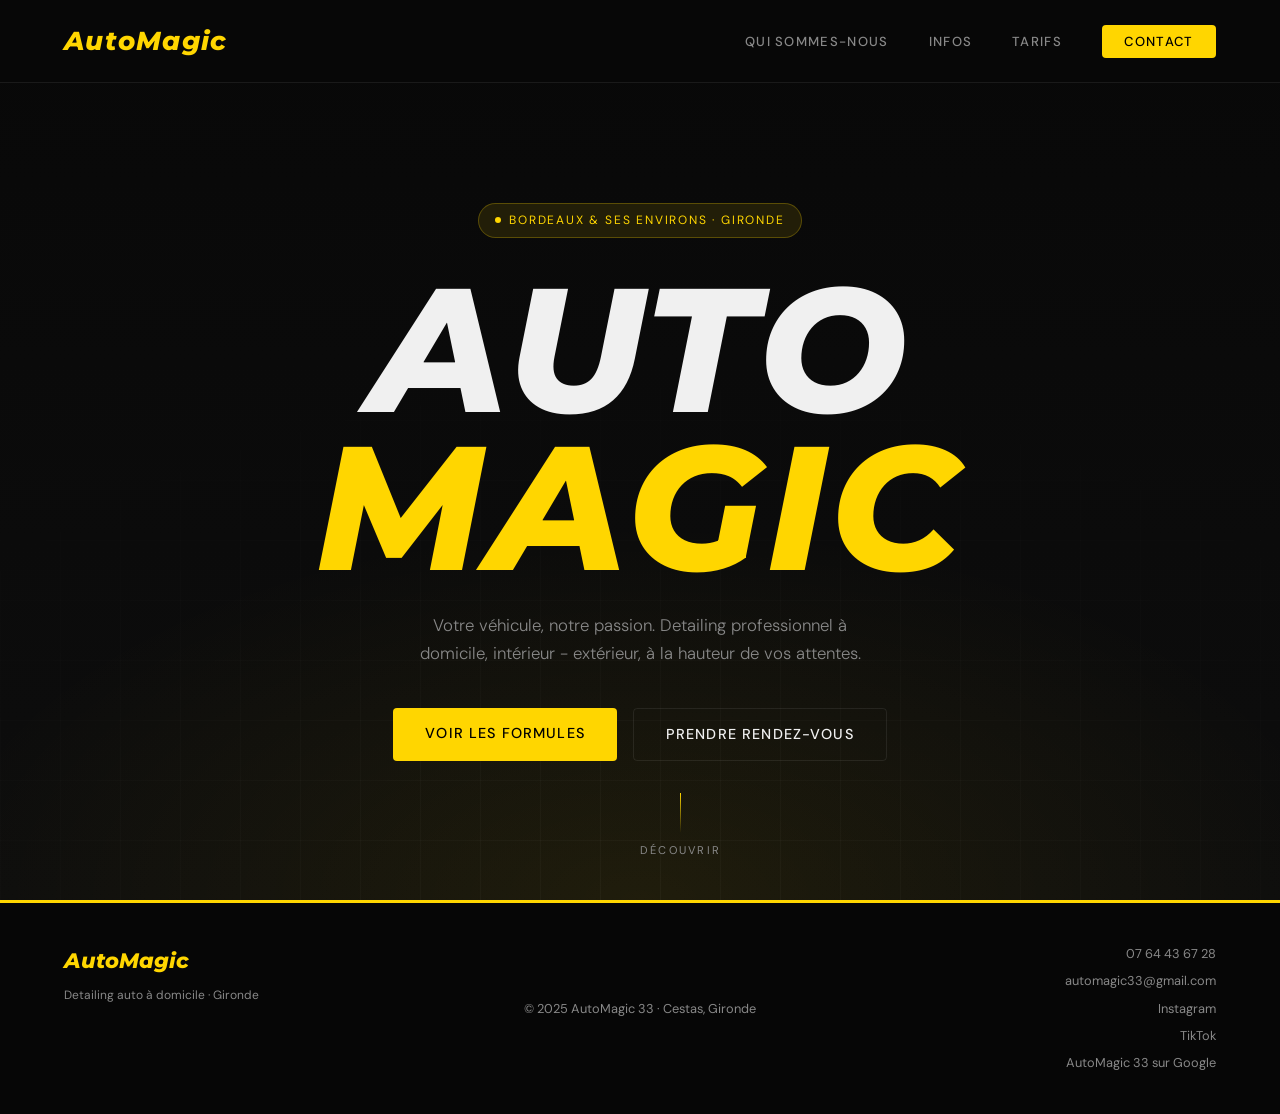
==== index.html @ b245e5fd "Rename automagic33.html to index.html" ====
<!DOCTYPE html>
<html lang="fr">
<head>
  <meta charset="UTF-8" />
  <meta name="viewport" content="width=device-width, initial-scale=1.0" />
  <title>AutoMagic 33 — Detailing Auto à Domicile</title>
  <link rel="preconnect" href="https://fonts.googleapis.com" />
  <link rel="preconnect" href="https://fonts.gstatic.com" crossorigin />
  <link href="https://fonts.googleapis.com/css2?family=Montserrat:ital,wght@0,400;0,500;0,800;1,800&family=DM+Sans:ital,opsz,wght@0,9..40,300;0,9..40,400;0,9..40,500;1,9..40,300&display=swap" rel="stylesheet" />
  <style>
    *, *::before, *::after { box-sizing: border-box; margin: 0; padding: 0; }

    :root {
      --gold: #FFD600;
      --gold-dim: #c9a800;
      --black: #080808;
      --surface: #111111;
      --surface2: #181818;
      --border: rgba(255,255,255,0.08);
      --text: #f0f0f0;
      --muted: #888;
      --radius: 4px;
    }

    html { scroll-behavior: smooth; }

    body {
      font-family: 'DM Sans', sans-serif;
      background: var(--black);
      color: var(--text);
      font-size: 16px;
      line-height: 1.7;
      overflow-x: hidden;
    }

    /* NAV */
    nav {
      position: fixed;
      top: 0; left: 0; right: 0;
      z-index: 100;
      display: flex;
      align-items: center;
      justify-content: space-between;
      padding: 1.2rem 4rem;
      background: rgba(8,8,8,0.92);
      backdrop-filter: blur(16px);
      border-bottom: 1px solid var(--border);
      transition: padding 0.3s;
    }

    .nav-logo {
      font-family: 'Montserrat', sans-serif;
      font-weight: 800;
      font-style: italic;
      font-size: 1.6rem;
      letter-spacing: 0.05em;
      color: var(--gold);
      text-decoration: none;
    }

    .nav-links {
      display: flex;
      gap: 2.5rem;
      list-style: none;
    }

    .nav-links a {
      color: var(--muted);
      text-decoration: none;
      font-size: 0.82rem;
      letter-spacing: 0.1em;
      text-transform: uppercase;
      font-weight: 500;
      transition: color 0.2s;
    }

    .nav-links a:hover { color: var(--gold); }

    .nav-cta {
      background: var(--gold);
      color: #000 !important;
      padding: 0.5rem 1.4rem;
      border-radius: var(--radius);
      font-weight: 500 !important;
    }

    .nav-cta:hover { background: #fff !important; color: #000 !important; }

    /* BURGER */
    .burger {
      display: none;
      flex-direction: column;
      gap: 5px;
      cursor: pointer;
      background: none;
      border: none;
      padding: 4px;
    }
    .burger span {
      display: block;
      width: 24px;
      height: 2px;
      background: var(--text);
      transition: 0.3s;
    }

    /* MOBILE NAV */
    .mobile-nav {
      display: none;
      position: fixed;
      top: 64px; left: 0; right: 0;
      background: var(--black);
      border-bottom: 1px solid var(--border);
      padding: 1.5rem 2rem;
      z-index: 99;
      flex-direction: column;
      gap: 1.2rem;
    }

    .mobile-nav.open { display: flex; }
    .mobile-nav a {
      color: var(--muted);
      text-decoration: none;
      font-size: 1.1rem;
      letter-spacing: 0.08em;
      text-transform: uppercase;
    }
    .mobile-nav a:hover { color: var(--gold); }

    /* =====================
       PAGE-BASED SECTIONS
    ===================== */
    .page-section {
      min-height: 100vh;
      display: none;
      flex-direction: column;
      position: relative;
    }
    .page-section.active {
      display: flex;
    }

    /* HERO */
    #hero {
      min-height: 100vh;
      display: flex;
      flex-direction: column;
      align-items: center;
      justify-content: center;
      text-align: center;
      position: relative;
      padding: 8rem 2rem 4rem;
      overflow: hidden;
    }

    .hero-bg {
      position: absolute;
      inset: 0;
      background:
        radial-gradient(ellipse 80% 60% at 50% 100%, rgba(255,214,0,0.08) 0%, transparent 70%),
        linear-gradient(180deg, #080808 0%, #0d0d0d 100%);
    }

    .hero-lines {
      position: absolute;
      inset: 0;
      background-image:
        linear-gradient(to right, rgba(255,255,255,0.03) 1px, transparent 1px),
        linear-gradient(to bottom, rgba(255,255,255,0.03) 1px, transparent 1px);
      background-size: 60px 60px;
      mask-image: radial-gradient(ellipse 80% 70% at 50% 100%, black, transparent);
    }

    .hero-badge {
      display: inline-flex;
      align-items: center;
      gap: 0.5rem;
      background: rgba(255,214,0,0.1);
      border: 1px solid rgba(255,214,0,0.25);
      color: var(--gold);
      font-size: 0.75rem;
      letter-spacing: 0.15em;
      text-transform: uppercase;
      padding: 0.4rem 1rem;
      border-radius: 100px;
      margin-bottom: 2rem;
      position: relative;
      animation: fadeUp 0.8s ease both;
    }

    .hero-badge::before {
      content: '';
      width: 6px; height: 6px;
      background: var(--gold);
      border-radius: 50%;
      animation: pulse 2s infinite;
    }

    .hero-title {
      font-family: 'Montserrat', sans-serif;
      font-weight: 800;
      font-style: italic;
      font-size: clamp(4rem, 14vw, 11rem);
      line-height: 0.9;
      letter-spacing: 0.02em;
      position: relative;
      animation: fadeUp 0.8s 0.1s ease both;
      color: var(--text);
    }

    .hero-title span { color: var(--gold); }

    .hero-sub {
      margin-top: 1.5rem;
      font-size: 1.05rem;
      color: var(--muted);
      max-width: 480px;
      font-weight: 300;
      position: relative;
      animation: fadeUp 0.8s 0.2s ease both;
    }

    .hero-actions {
      display: flex;
      gap: 1rem;
      margin-top: 2.5rem;
      position: relative;
      animation: fadeUp 0.8s 0.3s ease both;
      flex-wrap: wrap;
      justify-content: center;
    }

    .btn-primary {
      background: var(--gold);
      color: #000;
      border: none;
      padding: 0.85rem 2rem;
      font-family: 'DM Sans', sans-serif;
      font-size: 0.9rem;
      font-weight: 500;
      letter-spacing: 0.08em;
      text-transform: uppercase;
      cursor: pointer;
      border-radius: var(--radius);
      text-decoration: none;
      transition: background 0.2s, transform 0.15s;
      display: inline-block;
    }

    .btn-primary:hover { background: #fff; transform: translateY(-2px); }

    .btn-outline {
      background: transparent;
      color: var(--text);
      border: 1px solid var(--border);
      padding: 0.85rem 2rem;
      font-family: 'DM Sans', sans-serif;
      font-size: 0.9rem;
      font-weight: 500;
      letter-spacing: 0.08em;
      text-transform: uppercase;
      cursor: pointer;
      border-radius: var(--radius);
      text-decoration: none;
      transition: border-color 0.2s, color 0.2s, transform 0.15s;
      display: inline-block;
    }

    .btn-outline:hover {
      border-color: var(--gold);
      color: var(--gold);
      transform: translateY(-2px);
    }

    .hero-scroll {
      position: absolute;
      bottom: 2.5rem;
      left: 50%;
      transform: translateX(-50%);
      display: flex;
      flex-direction: column;
      align-items: center;
      gap: 0.5rem;
      color: var(--muted);
      font-size: 0.7rem;
      letter-spacing: 0.2em;
      text-transform: uppercase;
      animation: fadeUp 1s 0.6s ease both;
    }

    .scroll-arrow {
      width: 1px;
      height: 40px;
      background: linear-gradient(to bottom, var(--gold), transparent);
      animation: scrollLine 2s infinite;
    }

    /* SECTIONS */
    .section-inner-page {
      flex: 1;
      display: flex;
      flex-direction: column;
      justify-content: center;
      padding: 7rem 4rem;
    }

    .section-label {
      font-size: 0.72rem;
      letter-spacing: 0.25em;
      text-transform: uppercase;
      color: var(--gold);
      margin-bottom: 0.8rem;
      font-weight: 500;
    }

    .section-title {
      font-family: 'Montserrat', sans-serif;
      font-weight: 800;
      font-style: italic;
      font-size: clamp(2.5rem, 6vw, 5rem);
      line-height: 0.95;
      letter-spacing: 0.01em;
      margin-bottom: 1.5rem;
    }

    /* ABOUT */
    #about {
      background: var(--surface);
      border-top: 1px solid var(--border);
      border-bottom: 1px solid var(--border);
    }

    .about-grid {
      display: grid;
      grid-template-columns: 1fr 1fr;
      gap: 5rem;
      max-width: 1100px;
      margin: 0 auto;
      align-items: center;
    }

    /* ABOUT VISUAL */
    .about-visual {
      position: relative;
      display: flex;
      align-items: center;
      justify-content: center;
    }

    .about-icon-wrap {
      width: 280px;
      height: 280px;
      border: 1px solid rgba(255,214,0,0.2);
      border-radius: 50%;
      display: flex;
      align-items: center;
      justify-content: center;
      position: relative;
    }

    .about-icon-wrap::before {
      content: '';
      position: absolute;
      inset: 16px;
      border: 1px solid rgba(255,214,0,0.1);
      border-radius: 50%;
    }

    .about-icon-wrap svg {
      width: 100px;
      height: 100px;
      fill: var(--gold);
      opacity: 0.9;
    }

    .about-stats {
      display: grid;
      grid-template-columns: 1fr 1fr;
      gap: 1rem;
      margin-top: 2.5rem;
    }

    .stat-card {
      background: var(--surface2);
      border: 1px solid var(--border);
      border-radius: var(--radius);
      padding: 1.2rem;
    }

    .stat-num {
      font-family: 'Montserrat', sans-serif;
      font-weight: 800;
      font-style: italic;
      font-size: 2.4rem;
      color: var(--gold);
      line-height: 1;
    }

    .stat-label {
      font-size: 0.78rem;
      color: var(--muted);
      text-transform: uppercase;
      letter-spacing: 0.1em;
      margin-top: 0.3rem;
    }

    /* SERVICES / TARIFS */
    #tarifs { background: var(--black); }
    .tarifs-inner {
      max-width: 1200px;
      margin: 0 auto;
    }

    .tarifs-tabs {
      display: flex;
      gap: 0.5rem;
      margin-bottom: 3rem;
      background: var(--surface);
      border: 1px solid var(--border);
      border-radius: var(--radius);
      padding: 0.4rem;
      width: fit-content;
      flex-wrap: wrap;
    }

    .tab-btn {
      background: none;
      border: none;
      color: var(--muted);
      font-family: 'DM Sans', sans-serif;
      font-size: 0.82rem;
      letter-spacing: 0.1em;
      text-transform: uppercase;
      padding: 0.6rem 1.2rem;
      cursor: pointer;
      border-radius: 2px;
      transition: background 0.2s, color 0.2s;
      white-space: nowrap;
    }

    .tab-btn.active {
      background: var(--gold);
      color: #000;
      font-weight: 500;
    }

    .tab-content { display: none; }
    .tab-content.active { display: block; }

    .formule-grid {
      display: grid;
      grid-template-columns: repeat(auto-fit, minmax(280px, 1fr));
      gap: 1.5rem;
    }

    .formule-card {
      background: var(--surface);
      border: 1px solid var(--border);
      border-radius: 8px;
      padding: 2rem;
      position: relative;
      transition: border-color 0.2s, transform 0.2s;
    }

    .formule-card:hover {
      border-color: rgba(255,214,0,0.3);
      transform: translateY(-3px);
    }

    .formule-card.featured {
      border-color: var(--gold);
    }

    .formule-badge {
      position: absolute;
      top: -12px; left: 1.5rem;
      background: var(--gold);
      color: #000;
      font-size: 0.65rem;
      font-weight: 500;
      letter-spacing: 0.15em;
      text-transform: uppercase;
      padding: 0.25rem 0.75rem;
      border-radius: 100px;
    }

    .formule-name {
      font-family: 'Montserrat', sans-serif;
      font-weight: 800;
      font-style: italic;
      font-size: 1.6rem;
      letter-spacing: 0.02em;
      margin-bottom: 0.25rem;
    }

    .formule-price {
      font-size: 2.5rem;
      font-weight: 300;
      color: var(--gold);
      margin-bottom: 1rem;
      line-height: 1;
    }

    .formule-price span {
      font-size: 1rem;
      color: var(--muted);
      margin-left: 2px;
    }

    .formule-duration {
      display: inline-flex;
      align-items: center;
      gap: 0.4rem;
      background: rgba(255,214,0,0.08);
      border: 1px solid rgba(255,214,0,0.18);
      color: var(--gold);
      font-size: 0.75rem;
      letter-spacing: 0.08em;
      padding: 0.25rem 0.75rem;
      border-radius: 100px;
      margin-bottom: 1.2rem;
    }

    .formule-items {
      list-style: none;
      display: flex;
      flex-direction: column;
      gap: 0.6rem;
    }

    .formule-items li {
      display: flex;
      align-items: flex-start;
      gap: 0.75rem;
      font-size: 0.9rem;
      color: #ccc;
    }

    .formule-items li::before {
      content: '✓';
      color: var(--gold);
      font-size: 0.85rem;
      margin-top: 2px;
      flex-shrink: 0;
    }

    /* OPTIONS */
    .options-list {
      display: grid;
      grid-template-columns: repeat(auto-fit, minmax(300px, 1fr));
      gap: 1rem;
      margin-top: 1rem;
    }

    .option-card {
      background: var(--surface);
      border: 1px solid var(--border);
      border-radius: 8px;
      padding: 1.5rem;
      display: flex;
      justify-content: space-between;
      align-items: flex-start;
      gap: 1rem;
      transition: border-color 0.2s;
    }

    .option-card:hover { border-color: rgba(255,214,0,0.3); }

    .option-info { flex: 1; }
    .option-name {
      font-weight: 500;
      margin-bottom: 0.3rem;
      font-size: 0.95rem;
    }

    .option-desc {
      font-size: 0.82rem;
      color: var(--muted);
      line-height: 1.5;
    }

    .option-price {
      font-family: 'Montserrat', sans-serif;
      font-weight: 800;
      font-style: italic;
      font-size: 1.4rem;
      color: var(--gold);
      white-space: nowrap;
      flex-shrink: 0;
    }

    /* DETAILING SECTION */
    .detailing-intro {
      background: rgba(255,214,0,0.04);
      border: 1px solid rgba(255,214,0,0.15);
      border-radius: 8px;
      padding: 1.5rem 2rem;
      margin-bottom: 2.5rem;
      font-size: 0.92rem;
      color: var(--muted);
      line-height: 1.7;
    }

    .detailing-intro strong { color: var(--gold); }

    .detailing-grid {
      display: grid;
      grid-template-columns: repeat(auto-fit, minmax(300px, 1fr));
      gap: 1.5rem;
    }

    .detailing-card {
      background: var(--surface);
      border: 1px solid var(--border);
      border-radius: 8px;
      padding: 2rem;
      position: relative;
      transition: border-color 0.2s, transform 0.2s;
    }

    .detailing-card:hover {
      border-color: rgba(255,214,0,0.3);
      transform: translateY(-3px);
    }

    .detailing-card-badge {
      display: inline-block;
      background: rgba(255,214,0,0.12);
      border: 1px solid rgba(255,214,0,0.3);
      color: var(--gold);
      font-size: 0.62rem;
      font-weight: 500;
      letter-spacing: 0.15em;
      text-transform: uppercase;
      padding: 0.2rem 0.65rem;
      border-radius: 100px;
      margin-bottom: 0.8rem;
    }

    .detailing-card-name {
      font-family: 'Montserrat', sans-serif;
      font-weight: 800;
      font-style: italic;
      font-size: 1.4rem;
      margin-bottom: 0.3rem;
    }

    .detailing-card-desc {
      font-size: 0.85rem;
      color: var(--muted);
      margin-bottom: 1rem;
      line-height: 1.5;
    }

    .detailing-duration {
      display: inline-flex;
      align-items: center;
      gap: 0.4rem;
      background: rgba(255,214,0,0.08);
      border: 1px solid rgba(255,214,0,0.18);
      color: var(--gold);
      font-size: 0.75rem;
      letter-spacing: 0.08em;
      padding: 0.25rem 0.75rem;
      border-radius: 100px;
      margin-bottom: 1.2rem;
    }

    .detailing-items {
      list-style: none;
      display: flex;
      flex-direction: column;
      gap: 0.5rem;
    }

    .detailing-items li {
      display: flex;
      align-items: flex-start;
      gap: 0.75rem;
      font-size: 0.88rem;
      color: #ccc;
    }

    .detailing-items li::before {
      content: '◆';
      color: var(--gold);
      font-size: 0.5rem;
      margin-top: 6px;
      flex-shrink: 0;
    }

    .detailing-price-note {
      margin-top: 1.5rem;
      font-size: 0.8rem;
      color: var(--muted);
      border-top: 1px solid var(--border);
      padding-top: 1rem;
      font-style: italic;
    }

    /* INFO SECTION */
    #infos {
      background: var(--surface);
      border-top: 1px solid var(--border);
      border-bottom: 1px solid var(--border);
    }

    .infos-grid {
      display: grid;
      grid-template-columns: repeat(auto-fit, minmax(220px, 1fr));
      gap: 1.5rem;
      max-width: 1000px;
      margin: 3rem auto 0;
    }

    .info-card {
      border-left: 2px solid var(--gold);
      padding-left: 1.5rem;
    }

    .info-icon {
      font-size: 1.8rem;
      margin-bottom: 0.8rem;
    }

    .info-title {
      font-weight: 500;
      margin-bottom: 0.4rem;
    }

    .info-text {
      font-size: 0.88rem;
      color: var(--muted);
      line-height: 1.6;
    }

    /* CONTACT */
    #contact {
      background: var(--black);
    }

    .contact-inner {
      max-width: 720px;
      margin: 0 auto;
      text-align: center;
    }

    .contact-links {
      display: grid;
      grid-template-columns: repeat(3, 1fr);
      gap: 1rem;
      margin-top: 3rem;
      text-align: left;
    }

    /* Last row: 2 cards → center them */
    .contact-links .contact-card:nth-child(4),
    .contact-links .contact-card:nth-child(5) {
      grid-column: auto;
    }

    /* Centering the last 2 items in a 3-col grid */
    .contact-links-row2 {
      display: flex;
      justify-content: center;
      gap: 1rem;
      margin-top: 1rem;
      text-align: left;
    }

    .contact-links-row2 .contact-card {
      width: calc(33.333% - 0.5rem);
      max-width: 220px;
    }

    .contact-card {
      display: flex;
      align-items: center;
      gap: 1rem;
      background: var(--surface);
      border: 1px solid var(--border);
      border-radius: 8px;
      padding: 1.2rem 1.5rem;
      text-decoration: none;
      color: var(--text);
      transition: border-color 0.2s, color 0.2s;
      min-width: 0;
    }

    .contact-card:hover { border-color: var(--gold); color: var(--gold); }

    .contact-card-icon {
      width: 40px;
      height: 40px;
      background: rgba(255,214,0,0.1);
      border-radius: 8px;
      display: flex;
      align-items: center;
      justify-content: center;
      font-size: 1.2rem;
      flex-shrink: 0;
    }

    .contact-card-label {
      font-size: 0.72rem;
      color: var(--muted);
      text-transform: uppercase;
      letter-spacing: 0.1em;
    }

    .contact-card-value {
      font-weight: 500;
      font-size: 0.88rem;
      margin-top: 1px;
      word-break: break-all;
    }

    .zone-info {
      margin-top: 2.5rem;
      padding: 1.5rem;
      background: rgba(255,214,0,0.06);
      border: 1px solid rgba(255,214,0,0.2);
      border-radius: 8px;
      font-size: 0.9rem;
      color: #ccc;
    }

    /* FOOTER */
    footer {
      border-top: 3px solid var(--gold);
      padding: 2.5rem 4rem;
      display: grid;
      grid-template-columns: 1fr 1fr 1fr;
      align-items: start;
      gap: 1rem;
      background: #060606;
    }

    .footer-left {
      display: flex;
      flex-direction: column;
      gap: 0.4rem;
    }

    .footer-center {
      text-align: center;
      color: var(--muted);
      font-size: 0.8rem;
      align-self: center;
    }

    .footer-right {
      display: flex;
      flex-direction: column;
      align-items: flex-end;
      gap: 0.35rem;
    }

    .footer-right a, .footer-right span {
      color: var(--muted);
      font-size: 0.8rem;
      text-decoration: none;
      transition: color 0.2s;
      text-align: right;
    }

    .footer-right a:hover { color: var(--gold); }

    .footer-logo {
      font-family: 'Montserrat', sans-serif;
      font-weight: 800;
      font-style: italic;
      font-size: 1.3rem;
      color: var(--gold);
      text-decoration: none;
    }

    .footer-tagline {
      font-size: 0.75rem;
      color: var(--muted);
    }

    @media (max-width: 900px) {
      footer {
        grid-template-columns: 1fr;
        padding: 2rem 1.5rem;
        gap: 1.5rem;
      }
      .footer-right { align-items: flex-start; }
      .footer-center { text-align: left; }
    }

    .section-inner {
      max-width: 1100px;
      margin: 0 auto;
    }

    /* ANIMATIONS */
    @keyframes fadeUp {
      from { opacity: 0; transform: translateY(20px); }
      to { opacity: 1; transform: translateY(0); }
    }

    @keyframes pulse {
      0%, 100% { opacity: 1; }
      50% { opacity: 0.3; }
    }

    @keyframes scrollLine {
      0% { transform: scaleY(0); transform-origin: top; opacity: 1; }
      50% { transform: scaleY(1); transform-origin: top; opacity: 1; }
      100% { transform: scaleY(1); transform-origin: bottom; opacity: 0; }
    }

    .reveal {
      opacity: 0;
      transform: translateY(28px);
      transition: opacity 0.7s ease, transform 0.7s ease;
    }

    .reveal.visible {
      opacity: 1;
      transform: none;
    }

    /* RESPONSIVE */
    @media (max-width: 900px) {
      nav { padding: 1rem 1.5rem; }
      .nav-links { display: none; }
      .burger { display: flex; }
      .section-inner-page { padding: 5rem 1.5rem; }
      .about-grid { grid-template-columns: 1fr; gap: 3rem; }
      .about-visual { display: none; }
      footer { padding: 2rem 1.5rem; flex-direction: column; align-items: flex-start; }
      .contact-links { grid-template-columns: 1fr 1fr; }
      .contact-links-row2 .contact-card { width: calc(50% - 0.5rem); max-width: none; }
    }

    @media (max-width: 600px) {
      .contact-links { grid-template-columns: 1fr; }
      .contact-links-row2 { flex-direction: column; }
      .contact-links-row2 .contact-card { width: 100%; max-width: none; }
    }
  </style>
</head>
<body>

<!-- NAVIGATION -->
<nav id="navbar">
  <a href="#" class="nav-logo" onclick="showPage('hero'); return false;">AutoMagic</a>
  <ul class="nav-links">
    <li><a href="#" onclick="showPage('about'); return false;">Qui sommes-nous</a></li>
    <li><a href="#" onclick="showPage('infos'); return false;">Infos</a></li>
    <li><a href="#" onclick="showPage('tarifs'); return false;">Tarifs</a></li>
    <li><a href="#" class="nav-cta" onclick="showPage('contact'); return false;">Contact</a></li>
  </ul>
  <button class="burger" id="burger" aria-label="Menu">
    <span></span><span></span><span></span>
  </button>
</nav>

<div class="mobile-nav" id="mobileNav">
  <a href="#" onclick="showPage('about'); closeMobile(); return false;">Qui sommes-nous</a>
  <a href="#" onclick="showPage('infos'); closeMobile(); return false;">Infos</a>
  <a href="#" onclick="showPage('tarifs'); closeMobile(); return false;">Tarifs</a>
  <a href="#" onclick="showPage('contact'); closeMobile(); return false;">Contact</a>
</div>

<!-- ===================== HERO PAGE ===================== -->
<section id="page-hero" class="page-section active">
  <div id="hero" style="flex:1; display:flex; flex-direction:column; align-items:center; justify-content:center; text-align:center; padding:8rem 2rem 4rem; position:relative; overflow:hidden;">
    <div class="hero-bg"></div>
    <div class="hero-lines"></div>
    <div class="hero-badge">Bordeaux & ses environs · Gironde</div>
    <h1 class="hero-title">AUTO<br><span>MAGIC</span></h1>
    <p class="hero-sub">Votre véhicule, notre passion. Detailing professionnel 
      à domicile, intérieur - extérieur, à la hauteur de vos attentes.</p>
    <div class="hero-actions">
      <a href="#" class="btn-primary" onclick="showPage('tarifs'); return false;">Voir les formules</a>
      <a href="#" class="btn-outline" onclick="showPage('contact'); return false;">Prendre rendez-vous</a>
    </div>
    <div class="hero-scroll">
      <div class="scroll-arrow"></div>
      <span>Découvrir</span>
    </div>
  </div>
</section>

<!-- ===================== ABOUT PAGE ===================== -->
<section id="page-about" class="page-section" style="background: var(--surface); border-top: 1px solid var(--border);">
  <div class="section-inner-page">
    <div class="about-grid">
      <div class="about-visual">
        <div class="about-icon-wrap">
          <svg viewBox="0 0 100 100" xmlns="http://www.w3.org/2000/svg">
            <path d="M10 65 Q15 45 30 42 L40 30 Q48 22 60 22 L75 22 Q85 22 88 30 L92 42 Q96 44 97 55 L97 65 Q97 68 94 68 L88 68 Q88 75 82 78 Q76 81 70 78 Q64 75 64 68 L36 68 Q36 75 30 78 Q24 81 18 78 Q12 75 12 68 L10 68 Q7 68 7 65 Z"/>
            <circle cx="24" cy="68" r="8" fill="none" stroke="#000" stroke-width="2"/>
            <circle cx="76" cy="68" r="8" fill="none" stroke="#000" stroke-width="2"/>
          </svg>
        </div>
      </div>
      <div>
        <p class="section-label">Notre histoire</p>
        <h2 class="section-title">Qui<br>sommes-nous</h2>
        <p style="color: var(--muted); font-size: 1rem; max-width: 480px; font-weight: 300;">
          Passionné par l'automobile depuis toujours, j'ai lancé Auto Magic à 18 ans avec une seule ambition : 
          redonner vie à vos véhicules grâce à un nettoyage et un detailing minutieux. Chaque voiture mérite un soin 
          unique. Avec plus d'un an d'expérience, nous nous engageons à vous offrir un service de qualité, soigné et personnalisé.
        </p>
        <div class="about-stats">
          <div class="stat-card">
            <div class="stat-num">100%</div>
            <div class="stat-label">À domicile</div>
          </div>
          <div class="stat-card">
            <div class="stat-num">Pro</div>
            <div class="stat-label">Produits professionnels & respectueux</div>
          </div>
          <div class="stat-card">
            <div class="stat-num">★★★★★</div>
            <div class="stat-label">Service personnalisé</div>
          </div>
          <div class="stat-card">
            <div class="stat-num">33</div>
            <div class="stat-label">Gironde</div>
          </div>
        </div>
      </div>
    </div>
  </div>
</section>

<!-- ===================== INFOS PAGE ===================== -->
<section id="page-infos" class="page-section" style="background: var(--surface); border-top: 1px solid var(--border);">
  <div class="section-inner-page">
    <div class="section-inner">
      <p class="section-label reveal">Le service</p>
      <h2 class="section-title reveal">Detailing pro,<br>chez vous</h2>
      <p style="color: var(--muted); max-width: 600px; font-weight: 300;" class="reveal">
        Grâce à des techniques avancées et des produits professionnels, écologiques et sans danger pour votre véhicule, nous redonnons à votre voiture tout son éclat — intérieur comme extérieur.
      </p>
      <div class="infos-grid">
        <div class="info-card reveal">
          <div class="info-icon">🏡</div>
          <div class="info-title">À domicile</div>
          <div class="info-text">Pas besoin de vous déplacer. Nous intervenons directement chez vous, à l'heure qui vous convient.</div>
        </div>
        <div class="info-card reveal">
          <div class="info-icon">🌿</div>
          <div class="info-title">Produits professionnels & respectueux</div>
          <div class="info-text">Des produits de qualité supérieure, développés pour prendre soin de votre véhicule.</div>
        </div>
        <div class="info-card reveal">
          <div class="info-icon">🎯</div>
          <div class="info-title">Service personnalisé</div>
          <div class="info-text">Chaque véhicule est unique. Nous nous adaptons à vos besoins et à l'état de votre voiture.</div>
        </div>
        <div class="info-card reveal">
          <div class="info-icon">📍</div>
          <div class="info-title">Bordeaux & environs</div>
          <div class="info-text">Service disponible dans toute la Gironde.</div>
        </div>
      </div>
    </div>
  </div>
</section>

<!-- ===================== TARIFS PAGE ===================== -->
<section id="page-tarifs" class="page-section" style="background: var(--black);">
  <div class="section-inner-page">
    <div class="tarifs-inner">
      <p class="section-label reveal">Formules</p>
      <h2 class="section-title reveal">Nos tarifs</h2>

      <div class="tarifs-tabs reveal">
        <button class="tab-btn active" onclick="showTab('interieures', this)">Intérieures</button>
        <button class="tab-btn" onclick="showTab('exterieures', this)">Extérieures</button>
        <button class="tab-btn" onclick="showTab('completes', this)">Complètes</button>
        <button class="tab-btn" onclick="showTab('detailing', this)">Detailing & Rénovation</button>
        <button class="tab-btn" onclick="showTab('options', this)">Options</button>
        <button class="tab-btn" onclick="showTab('autre', this)">Canapés et tapisseries</button>
      </div>

      <!-- INTÉRIEURES -->
      <div class="tab-content active" id="tab-interieures">
        <div class="formule-grid">
          <div class="formule-card">
            <div class="formule-name">Confort</div>
            <div class="formule-price">40€<span>/prestation</span></div>
            <div class="formule-duration">⏱ Durée moyenne : 2h - 2h30</div>
            <ul class="formule-items">
              <li>Dépoussiérage et aspiration de l'habitacle</li>
              <li>Nettoyage et rénovation des plastiques</li>
              <li>Nettoyage des plastiques</li>
            </ul>
          </div>
          <div class="formule-card featured">
            <div class="formule-badge">Recommandé</div>
            <div class="formule-name">Prestige</div>
            <div class="formule-price">50€<span>/prestation</span></div>
            <div class="formule-duration">⏱ Durée moyenne : 3h - 3h30</div>
            <ul class="formule-items">
              <li>Formule Confort incluse</li>
              <li>Shampouinage des sièges et/ou nettoyage et protection des cuirs</li>
              <li>Désodorisation de l'habitacle</li>
            </ul>
          </div>
        </div>
      </div>

      <!-- EXTÉRIEURES -->
      <div class="tab-content" id="tab-exterieures">
        <div class="formule-grid">
          <div class="formule-card">
            <div class="formule-name">Extérieure</div>
            <div class="formule-price">30€<span>/prestation</span></div>
            <div class="formule-duration">⏱ Durée moyenne : 1h – 1h30</div>
            <ul class="formule-items">
              <li>Nettoyage des jantes</li>
              <li>Prélavage du véhicule</li>
              <li>Lavage manuel de la carrosserie</li>
              <li>Séchage du véhicule</li>
              <li>Rénovation des pneumatiques et plastiques extérieurs</li>
            </ul>
          </div>
          <div class="formule-card featured">
            <div class="formule-badge">Recommandé</div>
            <div class="formule-name">Déperlante</div>
            <div class="formule-price">40€<span>/prestation</span></div>
            <div class="formule-duration">⏱ Durée moyenne : 1h15 - 1h45</div>
            <ul class="formule-items">
              <li>Formule Extérieure incluse</li>
              <li>Cire déperlance sur l'entièreté de la carrosserie</li>
              <li>Déperlance importante et effet "gloss"</li>
              <li>Protège des intempéries et facilite les prochains nettoyages</li>
              <li>Déperlance importante et effet "gloss"</li>
            </ul>
          </div>
        </div>
      </div>

      <!-- COMPLÈTES -->
      <div class="tab-content" id="tab-completes">
        <div class="formule-grid">
          <div class="formule-card">
            <div class="formule-name">Complète</div>
            <div class="formule-price">60€<span>/prestation</span></div>
            <div class="formule-duration">⏱ Durée moyenne : 3h – 3h30</div>
            <ul class="formule-items">
              <li>Formule Confort (intérieure)</li>
              <li>Formule Extérieure</li>
            </ul>
          </div>
          <div class="formule-card">
            <div class="formule-name">Intermédiaire</div>
            <div class="formule-price">70€<span>/prestation</span></div>
            <div class="formule-duration">⏱ Durée moyenne : 3h30 – 4h30</div>
            <ul class="formule-items">
              <li>Formule Confort + Déperlante</li>
              <li>OU Formule Prestige + Extérieure</li>
            </ul>
          </div>
          <div class="formule-card featured">
            <div class="formule-badge">Premium</div>
            <div class="formule-name">Concession</div>
            <div class="formule-price">80€<span>/prestation</span></div>
            <div class="formule-duration">⏱ Durée moyenne : 4h – 5h</div>
            <ul class="formule-items">
              <li>Formule Prestige (intérieure)</li>
              <li>Formule Déperlante (extérieure)</li>
              <li>Le traitement le plus complet</li>
            </ul>
          </div>
        </div>
      </div>

      <!-- DETAILING & RÉNOVATION -->
      <div class="tab-content" id="tab-detailing">
        <div class="detailing-intro">
          <strong>Prestations 100% sur-mesure</strong> — Chaque intervention est adaptée à l'état et aux besoins spécifiques de votre véhicule. Les tarifs sont établis sur devis après diagnostic. Contactez-moi pour obtenir une estimation personnalisée.
        </div>
        <div class="detailing-grid">
          <div class="detailing-card">
            <div class="detailing-card-badge">Sur devis</div>
            <div class="detailing-card-name">Detailing sur-mesure</div>
            <div class="detailing-card-desc">Une prestation 100% personnalisée et adaptée à vos besoins. Cette liste contient uniqument des exemples de ce que nous proposons.</div>
            <div class="detailing-duration">⏱ Durée moyenne : à définir</div>
            <ul class="formule-items">
              <li>Sorties de grange</li>
              <li>Véhicules agricoles, engins de chantier, poids lourds, etc...</li>
              <li>Nettoyage avec démontage (roues, sièges, moquettes...)</li>
              <li>Rénovation totale des joints et/ou plastiques extérieurs (nettoyage, ponçage, soin) - matière neuve</li>
              <li>Polissage d'éléments extérieurs et/ou rayures</li>
              <li>Etc...</li>
            </ul>
            <div class="detailing-price-note">Tarif sur-mesure — devis gratuit</div>
        </div>
      </div>
      </div>
      <!-- OPTIONS -->
      <div class="tab-content" id="tab-options">
        <div class="options-list">
          <div class="option-card">
            <div class="option-info">
              <div class="option-name">Rénovation des optiques</div>
              <div class="option-desc">Polissage complet pour retirer l'oxydation et les micro-rayures. Idéal avant le contrôle technique ou pour retrouver le confort de conduite de nuit.</div>
            </div>
            <div class="option-price">35€<br><span style="font-size:0.75rem;color:var(--muted);font-family:'DM Sans'">/ paire</span></div>
          </div>
          <div class="option-card">
            <div class="option-info">
              <div class="option-name">Décontamination chimique</div>
              <div class="option-desc">Décontamination ferreuse de l'entièreté de la carrosserie. Meilleure durabilité de la cire.</div>
            </div>
            <div class="option-price">10€</div>
          </div>
          <div class="option-card">
            <div class="option-info">
              <div class="option-name">Poils d'animaux</div>
              <div class="option-desc">Pour les véhicules avec une forte présence de poils. Nettoyage en profondeur de l'habitacle.</div>
            </div>
            <div class="option-price">10€</div>
          </div>
          <div class="option-card">
            <div class="option-info">
              <div class="option-name">Baie moteur</div>
              <div class="option-desc">Nettoyage manuel complet du compartiment moteur, sans eau sous pression.</div>
            </div>
            <div class="option-price">20€</div>
          </div>
          <div class="option-card">
            <div class="option-info">
              <div class="option-name">Longue distance</div>
              <div class="option-desc">Pour les prestations situées à plus de 20 km de notre secteur.</div>
            </div>
            <div class="option-price">5€<br><span style="font-size:0.75rem;color:var(--muted);font-family:'DM Sans'">/ 20 km sup.</span></div>
          </div>
          <div class="option-card">
            <div class="option-info">
              <div class="option-name">Grands gabarits</div>
              <div class="option-desc">Pour les véhicules de +5 places et les utilitaires.</div>
            </div>
            <div class="option-price">10€<br><span style="font-size:0.75rem;color:var(--muted);font-family:'DM Sans'">à partir de</span></div>
          </div>
          <div class="option-card">
            <div class="option-info">
              <div class="option-name">Imprévu</div>
              <div class="option-desc">Vomi, moisissure importante ou toute situation extrême. Sur devis.</div>
            </div>
            <div class="option-price">10€ <br><span style="font-size:0.75rem;color:var(--muted);font-family:'DM Sans'">à partir de</span></div>
          </div>
        </div>
      </div>
         <!-- CANAPéS ET TAPISSERIES -->
          <div class="tab-content" id="tab-autre">
        <div class="detailing-intro">
          <strong>Prestations à domicile</strong> — Chaque intervention est adaptée à vos besoins, nous venons à vous. Les tarifs sont établis sur devis après diagnostic. Contactez-moi pour obtenir une estimation personnalisée.
        </div>
        <div class="detailing-grid">
          <div class="detailing-card">
            <div class="detailing-card-badge">Sur devis</div>
            <div class="detailing-card-name">Nettoyage de canapés, fauteuils et tapisseries</div>
            <div class="detailing-card-desc">Idéal pour le mobilier de maison et éléments ne pouvant être lavés facilement.</div>
            <div class="detailing-duration">⏱ Durée moyenne : à définir</div>
            <ul class="formule-items">
              <li>Canapés</li>
              <li>Fauteuils</li>
              <li>Tapisseries</li>
              <li>Matelas</li>
              <li>Toutes matières - Cuir, tissus, velours...</li>
              <li>Etc...</li>
            </ul>
            <div class="detailing-price-note">Tarif sur-mesure — devis gratuit</div>
        </div>
      </div>
      </div>

    </div>
  </div>
</section>

<!-- ===================== CONTACT PAGE ===================== -->
<section id="page-contact" class="page-section" style="background: var(--black);">
  <div class="section-inner-page">
    <div class="contact-inner">
      <p class="section-label reveal">Contactez-nous</p>
      <h2 class="section-title reveal">Prêt à redonner<br>vie à votre voiture ?</h2>
      <p style="color: var(--muted); font-weight: 300;" class="reveal">
        Contact par téléphone, email ou via les réseaux sociaux pour prendre rendez-vous ou obtenir un devis.
      </p>

      <!-- Row 1: 3 cards -->
      <div class="contact-links reveal">
        <a href="tel:0764436728" class="contact-card">
          <div class="contact-card-icon">📞</div>
          <div>
            <div class="contact-card-label">Téléphone</div>
            <div class="contact-card-value">07 64 43 67 28</div>
          </div>
        </a>
        <a href="mailto:automagic33@gmail.com" class="contact-card">
          <div class="contact-card-icon">✉️</div>
          <div>
            <div class="contact-card-label">Email</div>
            <div class="contact-card-value">automagic33@gmail.com</div>
          </div>
        </a>
        <a href="https://www.instagram.com/automagic_33/" target="_blank" class="contact-card">
          <div class="contact-card-icon">📸</div>
          <div>
            <div class="contact-card-label">Instagram</div>
            <div class="contact-card-value">@automagic_33</div>
          </div>
        </a>
      </div>

      <!-- Row 2: 2 cards centered -->
      <div class="contact-links-row2 reveal">
        <a href="https://www.tiktok.com/@automagic33" target="_blank" class="contact-card">
          <div class="contact-card-icon">🎵</div>
          <div>
            <div class="contact-card-label">TikTok</div>
            <div class="contact-card-value">@automagic33</div>
          </div>
        </a>
        <a href="https://maps.app.goo.gl/5RrxEkA9PpwBNwDk7" target="_blank" class="contact-card">
          <div class="contact-card-icon">📍</div>
          <div>
            <div class="contact-card-label">Page Google</div>
            <div class="contact-card-value">AutoMagic 33</div>
          </div>
        </a>
      </div>

      <div class="zone-info reveal">
       ⚠️ Chaque prestation nécessite un <strong>accès à l'électricité</strong> à moins de 50m. Un accès à l'eau est <strong>recommandé mais non obligatoire</strong> en cas de prestation extérieure.
      </div>
    </div>
  </div>
</section>

<!-- FOOTER (always visible) -->
<footer>
  <div class="footer-left">
    <a href="#" class="footer-logo" onclick="showPage('hero'); return false;">AutoMagic</a>
    <span class="footer-tagline">Detailing auto à domicile · Gironde</span>
  </div>

  <div class="footer-center">
    © 2025 AutoMagic 33 · Cestas, Gironde
  </div>

  <div class="footer-right">
    <a href="tel:0764436728">07 64 43 67 28</a>
    <a href="mailto:automagic33@gmail.com">automagic33@gmail.com</a>
    <a href="https://www.instagram.com/automagic_33/" target="_blank">Instagram</a>
    <a href="https://www.tiktok.com/@automagic33" target="_blank">TikTok</a>
    <a href="https://maps.app.goo.gl/5RrxEkA9PpwBNwDk7" target="_blank">AutoMagic 33 sur Google</a>
  </div>
</footer>

<script>
  // PAGE NAVIGATION
  const pages = ['hero', 'about', 'infos', 'tarifs', 'contact'];

  function showPage(id) {
    pages.forEach(p => {
      const el = document.getElementById('page-' + p);
      if (el) el.classList.remove('active');
    });
    const target = document.getElementById('page-' + id);
    if (target) {
      target.classList.add('active');
      window.scrollTo(0, 0);
      // trigger reveals on the newly shown page
      setTimeout(() => {
        const reveals = target.querySelectorAll('.reveal');
        reveals.forEach((el, i) => {
          setTimeout(() => el.classList.add('visible'), i * 80);
        });
      }, 50);
    }
  }

  // BURGER MENU
  const burger = document.getElementById('burger');
  const mobileNav = document.getElementById('mobileNav');

  burger.addEventListener('click', () => {
    mobileNav.classList.toggle('open');
  });

  function closeMobile() {
    mobileNav.classList.remove('open');
  }

  // TABS
  function showTab(id, btn) {
    document.querySelectorAll('.tab-content').forEach(t => t.classList.remove('active'));
    document.querySelectorAll('.tab-btn').forEach(b => b.classList.remove('active'));
    document.getElementById('tab-' + id).classList.add('active');
    btn.classList.add('active');
  }

  // Init hero reveals
  document.querySelectorAll('#page-hero .reveal').forEach((el, i) => {
    setTimeout(() => el.classList.add('visible'), 300 + i * 80);
  });
</script>
</body>
</html>
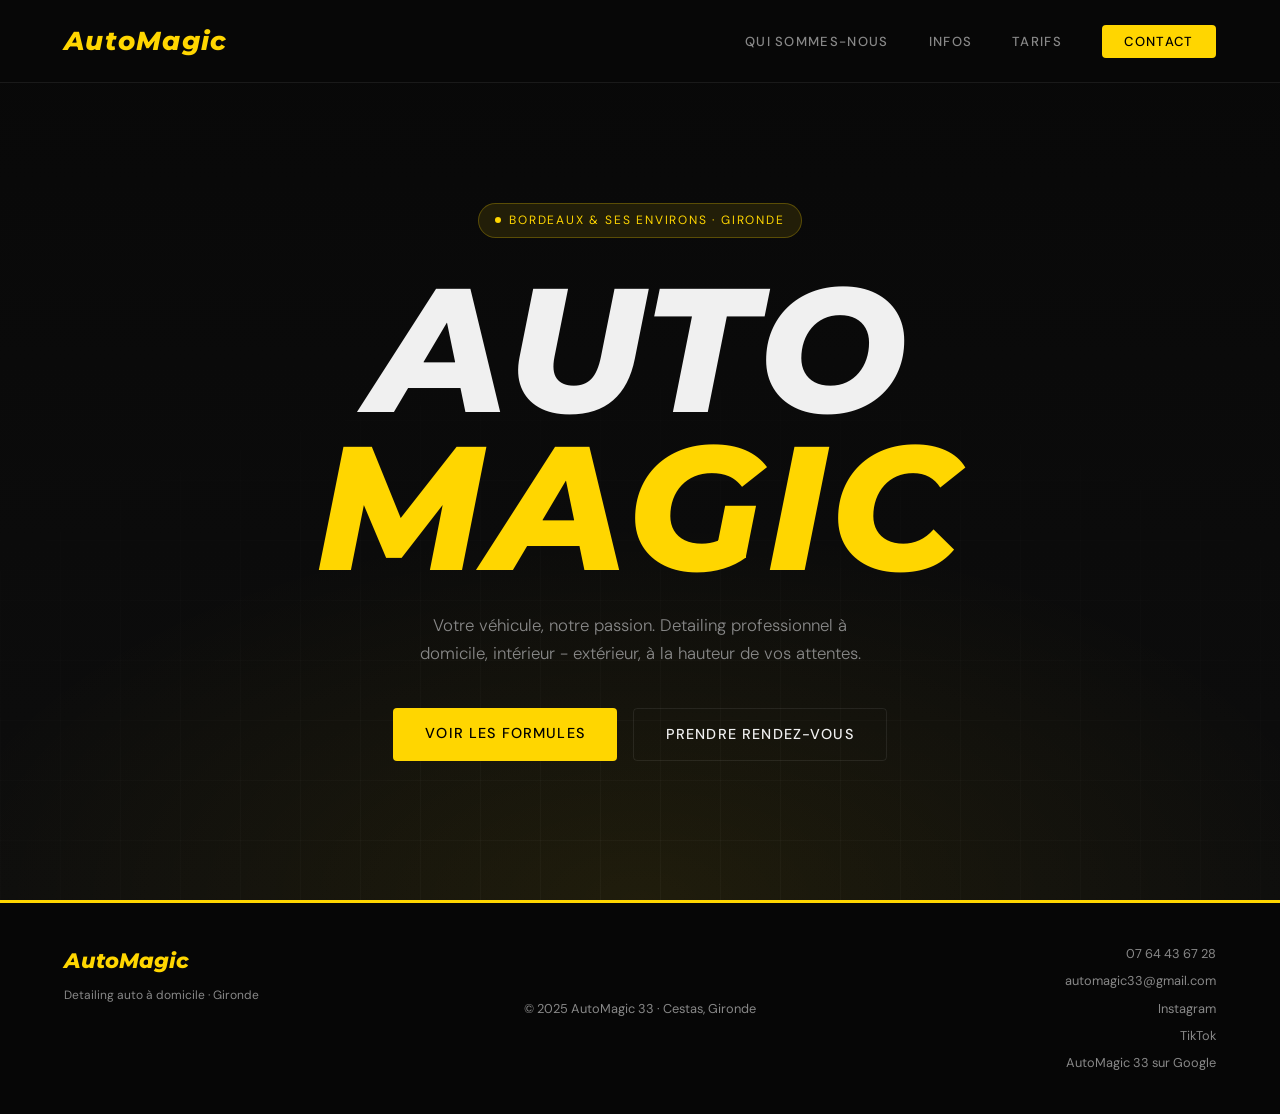
==== commit 991377ec: "Add files via upload" ====
--- a/index.html
+++ b/index.html
@@ -3,1409 +3,121 @@
 <head>
   <meta charset="UTF-8" />
   <meta name="viewport" content="width=device-width, initial-scale=1.0" />
-  <title>AutoMagic 33 — Detailing Auto à Domicile</title>
+
+  <!-- SEO -->
+  <title>AutoMagic 33 — Detailing Auto à Domicile · Bordeaux & Gironde</title>
+  <meta name="description" content="AutoMagic 33 : detailing automobile professionnel à domicile en Gironde. Nettoyage intérieur, extérieur, polissage et rénovation. Bordeaux et environs. Devis gratuit." />
+  <meta name="keywords" content="detailing auto domicile, nettoyage voiture Bordeaux, detailing Gironde, lavage auto Cestas, nettoyage intérieur voiture, polissage carrosserie" />
+  <link rel="canonical" href="https://automagic33.fr/index.html" />
+
+  <!-- Open Graph -->
+  <meta property="og:type"        content="website" />
+  <meta property="og:url"         content="https://automagic33.fr/" />
+  <meta property="og:title"       content="AutoMagic 33 — Detailing Auto à Domicile · Gironde" />
+  <meta property="og:description" content="Detailing automobile professionnel à domicile en Gironde. Nettoyage intérieur, extérieur, polissage et rénovation. Devis gratuit." />
+  <meta property="og:locale"      content="fr_FR" />
+
+  <!-- Twitter Card -->
+  <meta name="twitter:card"        content="summary_large_image" />
+  <meta name="twitter:title"       content="AutoMagic 33 — Detailing Auto à Domicile" />
+  <meta name="twitter:description" content="Detailing professionnel à domicile en Gironde. Devis gratuit." />
+
+  <!-- Schema.org Local Business -->
+  <script type="application/ld+json">
+  {
+    "@context": "https://schema.org",
+    "@type": "LocalBusiness",
+    "name": "AutoMagic 33",
+    "description": "Detailing automobile professionnel à domicile. Nettoyage intérieur, extérieur, polissage et rénovation de véhicules en Gironde.",
+    "url": "https://automagic33.fr",
+    "telephone": "+33764436728",
+    "email": "automagic33@gmail.com",
+    "address": {
+      "@type": "PostalAddress",
+      "addressLocality": "Cestas",
+      "addressRegion": "Gironde",
+      "postalCode": "33610",
+      "addressCountry": "FR"
+    },
+    "geo": {
+      "@type": "GeoCoordinates",
+      "latitude": "44.784",
+      "longitude": "-0.7088"
+    },
+    "areaServed": {
+      "@type": "AdministrativeArea",
+      "name": "Gironde"
+    },
+    "priceRange": "€€",
+    "sameAs": [
+      "https://www.instagram.com/automagic_33/",
+      "https://www.tiktok.com/@automagic33",
+      "https://maps.app.goo.gl/5RrxEkA9PpwBNwDk7"
+    ]
+  }
+  </script>
+
+  <!-- Fonts -->
   <link rel="preconnect" href="https://fonts.googleapis.com" />
   <link rel="preconnect" href="https://fonts.gstatic.com" crossorigin />
   <link href="https://fonts.googleapis.com/css2?family=Montserrat:ital,wght@0,400;0,500;0,800;1,800&family=DM+Sans:ital,opsz,wght@0,9..40,300;0,9..40,400;0,9..40,500;1,9..40,300&display=swap" rel="stylesheet" />
-  <style>
-    *, *::before, *::after { box-sizing: border-box; margin: 0; padding: 0; }
-
-    :root {
-      --gold: #FFD600;
-      --gold-dim: #c9a800;
-      --black: #080808;
-      --surface: #111111;
-      --surface2: #181818;
-      --border: rgba(255,255,255,0.08);
-      --text: #f0f0f0;
-      --muted: #888;
-      --radius: 4px;
-    }
-
-    html { scroll-behavior: smooth; }
-
-    body {
-      font-family: 'DM Sans', sans-serif;
-      background: var(--black);
-      color: var(--text);
-      font-size: 16px;
-      line-height: 1.7;
-      overflow-x: hidden;
-    }
-
-    /* NAV */
-    nav {
-      position: fixed;
-      top: 0; left: 0; right: 0;
-      z-index: 100;
-      display: flex;
-      align-items: center;
-      justify-content: space-between;
-      padding: 1.2rem 4rem;
-      background: rgba(8,8,8,0.92);
-      backdrop-filter: blur(16px);
-      border-bottom: 1px solid var(--border);
-      transition: padding 0.3s;
-    }
-
-    .nav-logo {
-      font-family: 'Montserrat', sans-serif;
-      font-weight: 800;
-      font-style: italic;
-      font-size: 1.6rem;
-      letter-spacing: 0.05em;
-      color: var(--gold);
-      text-decoration: none;
-    }
-
-    .nav-links {
-      display: flex;
-      gap: 2.5rem;
-      list-style: none;
-    }
-
-    .nav-links a {
-      color: var(--muted);
-      text-decoration: none;
-      font-size: 0.82rem;
-      letter-spacing: 0.1em;
-      text-transform: uppercase;
-      font-weight: 500;
-      transition: color 0.2s;
-    }
-
-    .nav-links a:hover { color: var(--gold); }
-
-    .nav-cta {
-      background: var(--gold);
-      color: #000 !important;
-      padding: 0.5rem 1.4rem;
-      border-radius: var(--radius);
-      font-weight: 500 !important;
-    }
-
-    .nav-cta:hover { background: #fff !important; color: #000 !important; }
-
-    /* BURGER */
-    .burger {
-      display: none;
-      flex-direction: column;
-      gap: 5px;
-      cursor: pointer;
-      background: none;
-      border: none;
-      padding: 4px;
-    }
-    .burger span {
-      display: block;
-      width: 24px;
-      height: 2px;
-      background: var(--text);
-      transition: 0.3s;
-    }
-
-    /* MOBILE NAV */
-    .mobile-nav {
-      display: none;
-      position: fixed;
-      top: 64px; left: 0; right: 0;
-      background: var(--black);
-      border-bottom: 1px solid var(--border);
-      padding: 1.5rem 2rem;
-      z-index: 99;
-      flex-direction: column;
-      gap: 1.2rem;
-    }
-
-    .mobile-nav.open { display: flex; }
-    .mobile-nav a {
-      color: var(--muted);
-      text-decoration: none;
-      font-size: 1.1rem;
-      letter-spacing: 0.08em;
-      text-transform: uppercase;
-    }
-    .mobile-nav a:hover { color: var(--gold); }
-
-    /* =====================
-       PAGE-BASED SECTIONS
-    ===================== */
-    .page-section {
-      min-height: 100vh;
-      display: none;
-      flex-direction: column;
-      position: relative;
-    }
-    .page-section.active {
-      display: flex;
-    }
-
-    /* HERO */
-    #hero {
-      min-height: 100vh;
-      display: flex;
-      flex-direction: column;
-      align-items: center;
-      justify-content: center;
-      text-align: center;
-      position: relative;
-      padding: 8rem 2rem 4rem;
-      overflow: hidden;
-    }
-
-    .hero-bg {
-      position: absolute;
-      inset: 0;
-      background:
-        radial-gradient(ellipse 80% 60% at 50% 100%, rgba(255,214,0,0.08) 0%, transparent 70%),
-        linear-gradient(180deg, #080808 0%, #0d0d0d 100%);
-    }
-
-    .hero-lines {
-      position: absolute;
-      inset: 0;
-      background-image:
-        linear-gradient(to right, rgba(255,255,255,0.03) 1px, transparent 1px),
-        linear-gradient(to bottom, rgba(255,255,255,0.03) 1px, transparent 1px);
-      background-size: 60px 60px;
-      mask-image: radial-gradient(ellipse 80% 70% at 50% 100%, black, transparent);
-    }
-
-    .hero-badge {
-      display: inline-flex;
-      align-items: center;
-      gap: 0.5rem;
-      background: rgba(255,214,0,0.1);
-      border: 1px solid rgba(255,214,0,0.25);
-      color: var(--gold);
-      font-size: 0.75rem;
-      letter-spacing: 0.15em;
-      text-transform: uppercase;
-      padding: 0.4rem 1rem;
-      border-radius: 100px;
-      margin-bottom: 2rem;
-      position: relative;
-      animation: fadeUp 0.8s ease both;
-    }
-
-    .hero-badge::before {
-      content: '';
-      width: 6px; height: 6px;
-      background: var(--gold);
-      border-radius: 50%;
-      animation: pulse 2s infinite;
-    }
-
-    .hero-title {
-      font-family: 'Montserrat', sans-serif;
-      font-weight: 800;
-      font-style: italic;
-      font-size: clamp(4rem, 14vw, 11rem);
-      line-height: 0.9;
-      letter-spacing: 0.02em;
-      position: relative;
-      animation: fadeUp 0.8s 0.1s ease both;
-      color: var(--text);
-    }
-
-    .hero-title span { color: var(--gold); }
-
-    .hero-sub {
-      margin-top: 1.5rem;
-      font-size: 1.05rem;
-      color: var(--muted);
-      max-width: 480px;
-      font-weight: 300;
-      position: relative;
-      animation: fadeUp 0.8s 0.2s ease both;
-    }
-
-    .hero-actions {
-      display: flex;
-      gap: 1rem;
-      margin-top: 2.5rem;
-      position: relative;
-      animation: fadeUp 0.8s 0.3s ease both;
-      flex-wrap: wrap;
-      justify-content: center;
-    }
-
-    .btn-primary {
-      background: var(--gold);
-      color: #000;
-      border: none;
-      padding: 0.85rem 2rem;
-      font-family: 'DM Sans', sans-serif;
-      font-size: 0.9rem;
-      font-weight: 500;
-      letter-spacing: 0.08em;
-      text-transform: uppercase;
-      cursor: pointer;
-      border-radius: var(--radius);
-      text-decoration: none;
-      transition: background 0.2s, transform 0.15s;
-      display: inline-block;
-    }
-
-    .btn-primary:hover { background: #fff; transform: translateY(-2px); }
-
-    .btn-outline {
-      background: transparent;
-      color: var(--text);
-      border: 1px solid var(--border);
-      padding: 0.85rem 2rem;
-      font-family: 'DM Sans', sans-serif;
-      font-size: 0.9rem;
-      font-weight: 500;
-      letter-spacing: 0.08em;
-      text-transform: uppercase;
-      cursor: pointer;
-      border-radius: var(--radius);
-      text-decoration: none;
-      transition: border-color 0.2s, color 0.2s, transform 0.15s;
-      display: inline-block;
-    }
-
-    .btn-outline:hover {
-      border-color: var(--gold);
-      color: var(--gold);
-      transform: translateY(-2px);
-    }
-
-    .hero-scroll {
-      position: absolute;
-      bottom: 2.5rem;
-      left: 50%;
-      transform: translateX(-50%);
-      display: flex;
-      flex-direction: column;
-      align-items: center;
-      gap: 0.5rem;
-      color: var(--muted);
-      font-size: 0.7rem;
-      letter-spacing: 0.2em;
-      text-transform: uppercase;
-      animation: fadeUp 1s 0.6s ease both;
-    }
-
-    .scroll-arrow {
-      width: 1px;
-      height: 40px;
-      background: linear-gradient(to bottom, var(--gold), transparent);
-      animation: scrollLine 2s infinite;
-    }
-
-    /* SECTIONS */
-    .section-inner-page {
-      flex: 1;
-      display: flex;
-      flex-direction: column;
-      justify-content: center;
-      padding: 7rem 4rem;
-    }
-
-    .section-label {
-      font-size: 0.72rem;
-      letter-spacing: 0.25em;
-      text-transform: uppercase;
-      color: var(--gold);
-      margin-bottom: 0.8rem;
-      font-weight: 500;
-    }
-
-    .section-title {
-      font-family: 'Montserrat', sans-serif;
-      font-weight: 800;
-      font-style: italic;
-      font-size: clamp(2.5rem, 6vw, 5rem);
-      line-height: 0.95;
-      letter-spacing: 0.01em;
-      margin-bottom: 1.5rem;
-    }
-
-    /* ABOUT */
-    #about {
-      background: var(--surface);
-      border-top: 1px solid var(--border);
-      border-bottom: 1px solid var(--border);
-    }
-
-    .about-grid {
-      display: grid;
-      grid-template-columns: 1fr 1fr;
-      gap: 5rem;
-      max-width: 1100px;
-      margin: 0 auto;
-      align-items: center;
-    }
-
-    /* ABOUT VISUAL */
-    .about-visual {
-      position: relative;
-      display: flex;
-      align-items: center;
-      justify-content: center;
-    }
-
-    .about-icon-wrap {
-      width: 280px;
-      height: 280px;
-      border: 1px solid rgba(255,214,0,0.2);
-      border-radius: 50%;
-      display: flex;
-      align-items: center;
-      justify-content: center;
-      position: relative;
-    }
-
-    .about-icon-wrap::before {
-      content: '';
-      position: absolute;
-      inset: 16px;
-      border: 1px solid rgba(255,214,0,0.1);
-      border-radius: 50%;
-    }
-
-    .about-icon-wrap svg {
-      width: 100px;
-      height: 100px;
-      fill: var(--gold);
-      opacity: 0.9;
-    }
-
-    .about-stats {
-      display: grid;
-      grid-template-columns: 1fr 1fr;
-      gap: 1rem;
-      margin-top: 2.5rem;
-    }
-
-    .stat-card {
-      background: var(--surface2);
-      border: 1px solid var(--border);
-      border-radius: var(--radius);
-      padding: 1.2rem;
-    }
-
-    .stat-num {
-      font-family: 'Montserrat', sans-serif;
-      font-weight: 800;
-      font-style: italic;
-      font-size: 2.4rem;
-      color: var(--gold);
-      line-height: 1;
-    }
-
-    .stat-label {
-      font-size: 0.78rem;
-      color: var(--muted);
-      text-transform: uppercase;
-      letter-spacing: 0.1em;
-      margin-top: 0.3rem;
-    }
-
-    /* SERVICES / TARIFS */
-    #tarifs { background: var(--black); }
-    .tarifs-inner {
-      max-width: 1200px;
-      margin: 0 auto;
-    }
-
-    .tarifs-tabs {
-      display: flex;
-      gap: 0.5rem;
-      margin-bottom: 3rem;
-      background: var(--surface);
-      border: 1px solid var(--border);
-      border-radius: var(--radius);
-      padding: 0.4rem;
-      width: fit-content;
-      flex-wrap: wrap;
-    }
-
-    .tab-btn {
-      background: none;
-      border: none;
-      color: var(--muted);
-      font-family: 'DM Sans', sans-serif;
-      font-size: 0.82rem;
-      letter-spacing: 0.1em;
-      text-transform: uppercase;
-      padding: 0.6rem 1.2rem;
-      cursor: pointer;
-      border-radius: 2px;
-      transition: background 0.2s, color 0.2s;
-      white-space: nowrap;
-    }
-
-    .tab-btn.active {
-      background: var(--gold);
-      color: #000;
-      font-weight: 500;
-    }
-
-    .tab-content { display: none; }
-    .tab-content.active { display: block; }
-
-    .formule-grid {
-      display: grid;
-      grid-template-columns: repeat(auto-fit, minmax(280px, 1fr));
-      gap: 1.5rem;
-    }
-
-    .formule-card {
-      background: var(--surface);
-      border: 1px solid var(--border);
-      border-radius: 8px;
-      padding: 2rem;
-      position: relative;
-      transition: border-color 0.2s, transform 0.2s;
-    }
-
-    .formule-card:hover {
-      border-color: rgba(255,214,0,0.3);
-      transform: translateY(-3px);
-    }
-
-    .formule-card.featured {
-      border-color: var(--gold);
-    }
-
-    .formule-badge {
-      position: absolute;
-      top: -12px; left: 1.5rem;
-      background: var(--gold);
-      color: #000;
-      font-size: 0.65rem;
-      font-weight: 500;
-      letter-spacing: 0.15em;
-      text-transform: uppercase;
-      padding: 0.25rem 0.75rem;
-      border-radius: 100px;
-    }
-
-    .formule-name {
-      font-family: 'Montserrat', sans-serif;
-      font-weight: 800;
-      font-style: italic;
-      font-size: 1.6rem;
-      letter-spacing: 0.02em;
-      margin-bottom: 0.25rem;
-    }
-
-    .formule-price {
-      font-size: 2.5rem;
-      font-weight: 300;
-      color: var(--gold);
-      margin-bottom: 1rem;
-      line-height: 1;
-    }
-
-    .formule-price span {
-      font-size: 1rem;
-      color: var(--muted);
-      margin-left: 2px;
-    }
-
-    .formule-duration {
-      display: inline-flex;
-      align-items: center;
-      gap: 0.4rem;
-      background: rgba(255,214,0,0.08);
-      border: 1px solid rgba(255,214,0,0.18);
-      color: var(--gold);
-      font-size: 0.75rem;
-      letter-spacing: 0.08em;
-      padding: 0.25rem 0.75rem;
-      border-radius: 100px;
-      margin-bottom: 1.2rem;
-    }
-
-    .formule-items {
-      list-style: none;
-      display: flex;
-      flex-direction: column;
-      gap: 0.6rem;
-    }
-
-    .formule-items li {
-      display: flex;
-      align-items: flex-start;
-      gap: 0.75rem;
-      font-size: 0.9rem;
-      color: #ccc;
-    }
-
-    .formule-items li::before {
-      content: '✓';
-      color: var(--gold);
-      font-size: 0.85rem;
-      margin-top: 2px;
-      flex-shrink: 0;
-    }
-
-    /* OPTIONS */
-    .options-list {
-      display: grid;
-      grid-template-columns: repeat(auto-fit, minmax(300px, 1fr));
-      gap: 1rem;
-      margin-top: 1rem;
-    }
-
-    .option-card {
-      background: var(--surface);
-      border: 1px solid var(--border);
-      border-radius: 8px;
-      padding: 1.5rem;
-      display: flex;
-      justify-content: space-between;
-      align-items: flex-start;
-      gap: 1rem;
-      transition: border-color 0.2s;
-    }
-
-    .option-card:hover { border-color: rgba(255,214,0,0.3); }
-
-    .option-info { flex: 1; }
-    .option-name {
-      font-weight: 500;
-      margin-bottom: 0.3rem;
-      font-size: 0.95rem;
-    }
-
-    .option-desc {
-      font-size: 0.82rem;
-      color: var(--muted);
-      line-height: 1.5;
-    }
-
-    .option-price {
-      font-family: 'Montserrat', sans-serif;
-      font-weight: 800;
-      font-style: italic;
-      font-size: 1.4rem;
-      color: var(--gold);
-      white-space: nowrap;
-      flex-shrink: 0;
-    }
-
-    /* DETAILING SECTION */
-    .detailing-intro {
-      background: rgba(255,214,0,0.04);
-      border: 1px solid rgba(255,214,0,0.15);
-      border-radius: 8px;
-      padding: 1.5rem 2rem;
-      margin-bottom: 2.5rem;
-      font-size: 0.92rem;
-      color: var(--muted);
-      line-height: 1.7;
-    }
-
-    .detailing-intro strong { color: var(--gold); }
-
-    .detailing-grid {
-      display: grid;
-      grid-template-columns: repeat(auto-fit, minmax(300px, 1fr));
-      gap: 1.5rem;
-    }
-
-    .detailing-card {
-      background: var(--surface);
-      border: 1px solid var(--border);
-      border-radius: 8px;
-      padding: 2rem;
-      position: relative;
-      transition: border-color 0.2s, transform 0.2s;
-    }
-
-    .detailing-card:hover {
-      border-color: rgba(255,214,0,0.3);
-      transform: translateY(-3px);
-    }
-
-    .detailing-card-badge {
-      display: inline-block;
-      background: rgba(255,214,0,0.12);
-      border: 1px solid rgba(255,214,0,0.3);
-      color: var(--gold);
-      font-size: 0.62rem;
-      font-weight: 500;
-      letter-spacing: 0.15em;
-      text-transform: uppercase;
-      padding: 0.2rem 0.65rem;
-      border-radius: 100px;
-      margin-bottom: 0.8rem;
-    }
-
-    .detailing-card-name {
-      font-family: 'Montserrat', sans-serif;
-      font-weight: 800;
-      font-style: italic;
-      font-size: 1.4rem;
-      margin-bottom: 0.3rem;
-    }
-
-    .detailing-card-desc {
-      font-size: 0.85rem;
-      color: var(--muted);
-      margin-bottom: 1rem;
-      line-height: 1.5;
-    }
-
-    .detailing-duration {
-      display: inline-flex;
-      align-items: center;
-      gap: 0.4rem;
-      background: rgba(255,214,0,0.08);
-      border: 1px solid rgba(255,214,0,0.18);
-      color: var(--gold);
-      font-size: 0.75rem;
-      letter-spacing: 0.08em;
-      padding: 0.25rem 0.75rem;
-      border-radius: 100px;
-      margin-bottom: 1.2rem;
-    }
-
-    .detailing-items {
-      list-style: none;
-      display: flex;
-      flex-direction: column;
-      gap: 0.5rem;
-    }
-
-    .detailing-items li {
-      display: flex;
-      align-items: flex-start;
-      gap: 0.75rem;
-      font-size: 0.88rem;
-      color: #ccc;
-    }
-
-    .detailing-items li::before {
-      content: '◆';
-      color: var(--gold);
-      font-size: 0.5rem;
-      margin-top: 6px;
-      flex-shrink: 0;
-    }
-
-    .detailing-price-note {
-      margin-top: 1.5rem;
-      font-size: 0.8rem;
-      color: var(--muted);
-      border-top: 1px solid var(--border);
-      padding-top: 1rem;
-      font-style: italic;
-    }
-
-    /* INFO SECTION */
-    #infos {
-      background: var(--surface);
-      border-top: 1px solid var(--border);
-      border-bottom: 1px solid var(--border);
-    }
-
-    .infos-grid {
-      display: grid;
-      grid-template-columns: repeat(auto-fit, minmax(220px, 1fr));
-      gap: 1.5rem;
-      max-width: 1000px;
-      margin: 3rem auto 0;
-    }
-
-    .info-card {
-      border-left: 2px solid var(--gold);
-      padding-left: 1.5rem;
-    }
-
-    .info-icon {
-      font-size: 1.8rem;
-      margin-bottom: 0.8rem;
-    }
-
-    .info-title {
-      font-weight: 500;
-      margin-bottom: 0.4rem;
-    }
-
-    .info-text {
-      font-size: 0.88rem;
-      color: var(--muted);
-      line-height: 1.6;
-    }
-
-    /* CONTACT */
-    #contact {
-      background: var(--black);
-    }
-
-    .contact-inner {
-      max-width: 720px;
-      margin: 0 auto;
-      text-align: center;
-    }
-
-    .contact-links {
-      display: grid;
-      grid-template-columns: repeat(3, 1fr);
-      gap: 1rem;
-      margin-top: 3rem;
-      text-align: left;
-    }
-
-    /* Last row: 2 cards → center them */
-    .contact-links .contact-card:nth-child(4),
-    .contact-links .contact-card:nth-child(5) {
-      grid-column: auto;
-    }
-
-    /* Centering the last 2 items in a 3-col grid */
-    .contact-links-row2 {
-      display: flex;
-      justify-content: center;
-      gap: 1rem;
-      margin-top: 1rem;
-      text-align: left;
-    }
-
-    .contact-links-row2 .contact-card {
-      width: calc(33.333% - 0.5rem);
-      max-width: 220px;
-    }
-
-    .contact-card {
-      display: flex;
-      align-items: center;
-      gap: 1rem;
-      background: var(--surface);
-      border: 1px solid var(--border);
-      border-radius: 8px;
-      padding: 1.2rem 1.5rem;
-      text-decoration: none;
-      color: var(--text);
-      transition: border-color 0.2s, color 0.2s;
-      min-width: 0;
-    }
-
-    .contact-card:hover { border-color: var(--gold); color: var(--gold); }
-
-    .contact-card-icon {
-      width: 40px;
-      height: 40px;
-      background: rgba(255,214,0,0.1);
-      border-radius: 8px;
-      display: flex;
-      align-items: center;
-      justify-content: center;
-      font-size: 1.2rem;
-      flex-shrink: 0;
-    }
-
-    .contact-card-label {
-      font-size: 0.72rem;
-      color: var(--muted);
-      text-transform: uppercase;
-      letter-spacing: 0.1em;
-    }
-
-    .contact-card-value {
-      font-weight: 500;
-      font-size: 0.88rem;
-      margin-top: 1px;
-      word-break: break-all;
-    }
-
-    .zone-info {
-      margin-top: 2.5rem;
-      padding: 1.5rem;
-      background: rgba(255,214,0,0.06);
-      border: 1px solid rgba(255,214,0,0.2);
-      border-radius: 8px;
-      font-size: 0.9rem;
-      color: #ccc;
-    }
-
-    /* FOOTER */
-    footer {
-      border-top: 3px solid var(--gold);
-      padding: 2.5rem 4rem;
-      display: grid;
-      grid-template-columns: 1fr 1fr 1fr;
-      align-items: start;
-      gap: 1rem;
-      background: #060606;
-    }
-
-    .footer-left {
-      display: flex;
-      flex-direction: column;
-      gap: 0.4rem;
-    }
-
-    .footer-center {
-      text-align: center;
-      color: var(--muted);
-      font-size: 0.8rem;
-      align-self: center;
-    }
-
-    .footer-right {
-      display: flex;
-      flex-direction: column;
-      align-items: flex-end;
-      gap: 0.35rem;
-    }
-
-    .footer-right a, .footer-right span {
-      color: var(--muted);
-      font-size: 0.8rem;
-      text-decoration: none;
-      transition: color 0.2s;
-      text-align: right;
-    }
-
-    .footer-right a:hover { color: var(--gold); }
-
-    .footer-logo {
-      font-family: 'Montserrat', sans-serif;
-      font-weight: 800;
-      font-style: italic;
-      font-size: 1.3rem;
-      color: var(--gold);
-      text-decoration: none;
-    }
-
-    .footer-tagline {
-      font-size: 0.75rem;
-      color: var(--muted);
-    }
-
-    @media (max-width: 900px) {
-      footer {
-        grid-template-columns: 1fr;
-        padding: 2rem 1.5rem;
-        gap: 1.5rem;
-      }
-      .footer-right { align-items: flex-start; }
-      .footer-center { text-align: left; }
-    }
-
-    .section-inner {
-      max-width: 1100px;
-      margin: 0 auto;
-    }
-
-    /* ANIMATIONS */
-    @keyframes fadeUp {
-      from { opacity: 0; transform: translateY(20px); }
-      to { opacity: 1; transform: translateY(0); }
-    }
-
-    @keyframes pulse {
-      0%, 100% { opacity: 1; }
-      50% { opacity: 0.3; }
-    }
-
-    @keyframes scrollLine {
-      0% { transform: scaleY(0); transform-origin: top; opacity: 1; }
-      50% { transform: scaleY(1); transform-origin: top; opacity: 1; }
-      100% { transform: scaleY(1); transform-origin: bottom; opacity: 0; }
-    }
-
-    .reveal {
-      opacity: 0;
-      transform: translateY(28px);
-      transition: opacity 0.7s ease, transform 0.7s ease;
-    }
-
-    .reveal.visible {
-      opacity: 1;
-      transform: none;
-    }
-
-    /* RESPONSIVE */
-    @media (max-width: 900px) {
-      nav { padding: 1rem 1.5rem; }
-      .nav-links { display: none; }
-      .burger { display: flex; }
-      .section-inner-page { padding: 5rem 1.5rem; }
-      .about-grid { grid-template-columns: 1fr; gap: 3rem; }
-      .about-visual { display: none; }
-      footer { padding: 2rem 1.5rem; flex-direction: column; align-items: flex-start; }
-      .contact-links { grid-template-columns: 1fr 1fr; }
-      .contact-links-row2 .contact-card { width: calc(50% - 0.5rem); max-width: none; }
-    }
-
-    @media (max-width: 600px) {
-      .contact-links { grid-template-columns: 1fr; }
-      .contact-links-row2 { flex-direction: column; }
-      .contact-links-row2 .contact-card { width: 100%; max-width: none; }
-    }
-  </style>
+  <link rel="stylesheet" href="styles.css" />
 </head>
 <body>
 
 <!-- NAVIGATION -->
 <nav id="navbar">
-  <a href="#" class="nav-logo" onclick="showPage('hero'); return false;">AutoMagic</a>
+  <a href="index.html" class="nav-logo">AutoMagic</a>
   <ul class="nav-links">
-    <li><a href="#" onclick="showPage('about'); return false;">Qui sommes-nous</a></li>
-    <li><a href="#" onclick="showPage('infos'); return false;">Infos</a></li>
-    <li><a href="#" onclick="showPage('tarifs'); return false;">Tarifs</a></li>
-    <li><a href="#" class="nav-cta" onclick="showPage('contact'); return false;">Contact</a></li>
+    <li><a href="qui-sommes-nous.html">Qui sommes-nous</a></li>
+    <li><a href="infos.html">Infos</a></li>
+    <li><a href="tarifs.html">Tarifs</a></li>
+    <li><a href="contact.html" class="nav-cta">Contact</a></li>
   </ul>
-  <button class="burger" id="burger" aria-label="Menu">
+  <button class="burger" id="burger" aria-label="Ouvrir le menu">
     <span></span><span></span><span></span>
   </button>
 </nav>
 
 <div class="mobile-nav" id="mobileNav">
-  <a href="#" onclick="showPage('about'); closeMobile(); return false;">Qui sommes-nous</a>
-  <a href="#" onclick="showPage('infos'); closeMobile(); return false;">Infos</a>
-  <a href="#" onclick="showPage('tarifs'); closeMobile(); return false;">Tarifs</a>
-  <a href="#" onclick="showPage('contact'); closeMobile(); return false;">Contact</a>
+  <a href="qui-sommes-nous.html">Qui sommes-nous</a>
+  <a href="infos.html">Infos</a>
+  <a href="tarifs.html">Tarifs</a>
+  <a href="contact.html">Contact</a>
 </div>
 
-<!-- ===================== HERO PAGE ===================== -->
-<section id="page-hero" class="page-section active">
-  <div id="hero" style="flex:1; display:flex; flex-direction:column; align-items:center; justify-content:center; text-align:center; padding:8rem 2rem 4rem; position:relative; overflow:hidden;">
-    <div class="hero-bg"></div>
-    <div class="hero-lines"></div>
-    <div class="hero-badge">Bordeaux & ses environs · Gironde</div>
-    <h1 class="hero-title">AUTO<br><span>MAGIC</span></h1>
-    <p class="hero-sub">Votre véhicule, notre passion. Detailing professionnel 
-      à domicile, intérieur - extérieur, à la hauteur de vos attentes.</p>
-    <div class="hero-actions">
-      <a href="#" class="btn-primary" onclick="showPage('tarifs'); return false;">Voir les formules</a>
-      <a href="#" class="btn-outline" onclick="showPage('contact'); return false;">Prendre rendez-vous</a>
-    </div>
-    <div class="hero-scroll">
-      <div class="scroll-arrow"></div>
-      <span>Découvrir</span>
-    </div>
+<!-- HERO -->
+<main id="hero">
+  <div class="hero-bg"></div>
+  <div class="hero-lines"></div>
+  <div class="hero-badge">Bordeaux &amp; ses environs · Gironde</div>
+  <h1 class="hero-title">AUTO<br><span>MAGIC</span></h1>
+  <p class="hero-sub">Votre véhicule, notre passion. Detailing professionnel
+    à domicile, intérieur - extérieur, à la hauteur de vos attentes.</p>
+  <div class="hero-actions">
+    <a href="tarifs.html" class="btn-primary">Voir les formules</a>
+    <a href="contact.html" class="btn-outline">Prendre rendez-vous</a>
   </div>
-</section>
+</main>
 
-<!-- ===================== ABOUT PAGE ===================== -->
-<section id="page-about" class="page-section" style="background: var(--surface); border-top: 1px solid var(--border);">
-  <div class="section-inner-page">
-    <div class="about-grid">
-      <div class="about-visual">
-        <div class="about-icon-wrap">
-          <svg viewBox="0 0 100 100" xmlns="http://www.w3.org/2000/svg">
-            <path d="M10 65 Q15 45 30 42 L40 30 Q48 22 60 22 L75 22 Q85 22 88 30 L92 42 Q96 44 97 55 L97 65 Q97 68 94 68 L88 68 Q88 75 82 78 Q76 81 70 78 Q64 75 64 68 L36 68 Q36 75 30 78 Q24 81 18 78 Q12 75 12 68 L10 68 Q7 68 7 65 Z"/>
-            <circle cx="24" cy="68" r="8" fill="none" stroke="#000" stroke-width="2"/>
-            <circle cx="76" cy="68" r="8" fill="none" stroke="#000" stroke-width="2"/>
-          </svg>
-        </div>
-      </div>
-      <div>
-        <p class="section-label">Notre histoire</p>
-        <h2 class="section-title">Qui<br>sommes-nous</h2>
-        <p style="color: var(--muted); font-size: 1rem; max-width: 480px; font-weight: 300;">
-          Passionné par l'automobile depuis toujours, j'ai lancé Auto Magic à 18 ans avec une seule ambition : 
-          redonner vie à vos véhicules grâce à un nettoyage et un detailing minutieux. Chaque voiture mérite un soin 
-          unique. Avec plus d'un an d'expérience, nous nous engageons à vous offrir un service de qualité, soigné et personnalisé.
-        </p>
-        <div class="about-stats">
-          <div class="stat-card">
-            <div class="stat-num">100%</div>
-            <div class="stat-label">À domicile</div>
-          </div>
-          <div class="stat-card">
-            <div class="stat-num">Pro</div>
-            <div class="stat-label">Produits professionnels & respectueux</div>
-          </div>
-          <div class="stat-card">
-            <div class="stat-num">★★★★★</div>
-            <div class="stat-label">Service personnalisé</div>
-          </div>
-          <div class="stat-card">
-            <div class="stat-num">33</div>
-            <div class="stat-label">Gironde</div>
-          </div>
-        </div>
-      </div>
-    </div>
-  </div>
-</section>
-
-<!-- ===================== INFOS PAGE ===================== -->
-<section id="page-infos" class="page-section" style="background: var(--surface); border-top: 1px solid var(--border);">
-  <div class="section-inner-page">
-    <div class="section-inner">
-      <p class="section-label reveal">Le service</p>
-      <h2 class="section-title reveal">Detailing pro,<br>chez vous</h2>
-      <p style="color: var(--muted); max-width: 600px; font-weight: 300;" class="reveal">
-        Grâce à des techniques avancées et des produits professionnels, écologiques et sans danger pour votre véhicule, nous redonnons à votre voiture tout son éclat — intérieur comme extérieur.
-      </p>
-      <div class="infos-grid">
-        <div class="info-card reveal">
-          <div class="info-icon">🏡</div>
-          <div class="info-title">À domicile</div>
-          <div class="info-text">Pas besoin de vous déplacer. Nous intervenons directement chez vous, à l'heure qui vous convient.</div>
-        </div>
-        <div class="info-card reveal">
-          <div class="info-icon">🌿</div>
-          <div class="info-title">Produits professionnels & respectueux</div>
-          <div class="info-text">Des produits de qualité supérieure, développés pour prendre soin de votre véhicule.</div>
-        </div>
-        <div class="info-card reveal">
-          <div class="info-icon">🎯</div>
-          <div class="info-title">Service personnalisé</div>
-          <div class="info-text">Chaque véhicule est unique. Nous nous adaptons à vos besoins et à l'état de votre voiture.</div>
-        </div>
-        <div class="info-card reveal">
-          <div class="info-icon">📍</div>
-          <div class="info-title">Bordeaux & environs</div>
-          <div class="info-text">Service disponible dans toute la Gironde.</div>
-        </div>
-      </div>
-    </div>
-  </div>
-</section>
-
-<!-- ===================== TARIFS PAGE ===================== -->
-<section id="page-tarifs" class="page-section" style="background: var(--black);">
-  <div class="section-inner-page">
-    <div class="tarifs-inner">
-      <p class="section-label reveal">Formules</p>
-      <h2 class="section-title reveal">Nos tarifs</h2>
-
-      <div class="tarifs-tabs reveal">
-        <button class="tab-btn active" onclick="showTab('interieures', this)">Intérieures</button>
-        <button class="tab-btn" onclick="showTab('exterieures', this)">Extérieures</button>
-        <button class="tab-btn" onclick="showTab('completes', this)">Complètes</button>
-        <button class="tab-btn" onclick="showTab('detailing', this)">Detailing & Rénovation</button>
-        <button class="tab-btn" onclick="showTab('options', this)">Options</button>
-        <button class="tab-btn" onclick="showTab('autre', this)">Canapés et tapisseries</button>
-      </div>
-
-      <!-- INTÉRIEURES -->
-      <div class="tab-content active" id="tab-interieures">
-        <div class="formule-grid">
-          <div class="formule-card">
-            <div class="formule-name">Confort</div>
-            <div class="formule-price">40€<span>/prestation</span></div>
-            <div class="formule-duration">⏱ Durée moyenne : 2h - 2h30</div>
-            <ul class="formule-items">
-              <li>Dépoussiérage et aspiration de l'habitacle</li>
-              <li>Nettoyage et rénovation des plastiques</li>
-              <li>Nettoyage des plastiques</li>
-            </ul>
-          </div>
-          <div class="formule-card featured">
-            <div class="formule-badge">Recommandé</div>
-            <div class="formule-name">Prestige</div>
-            <div class="formule-price">50€<span>/prestation</span></div>
-            <div class="formule-duration">⏱ Durée moyenne : 3h - 3h30</div>
-            <ul class="formule-items">
-              <li>Formule Confort incluse</li>
-              <li>Shampouinage des sièges et/ou nettoyage et protection des cuirs</li>
-              <li>Désodorisation de l'habitacle</li>
-            </ul>
-          </div>
-        </div>
-      </div>
-
-      <!-- EXTÉRIEURES -->
-      <div class="tab-content" id="tab-exterieures">
-        <div class="formule-grid">
-          <div class="formule-card">
-            <div class="formule-name">Extérieure</div>
-            <div class="formule-price">30€<span>/prestation</span></div>
-            <div class="formule-duration">⏱ Durée moyenne : 1h – 1h30</div>
-            <ul class="formule-items">
-              <li>Nettoyage des jantes</li>
-              <li>Prélavage du véhicule</li>
-              <li>Lavage manuel de la carrosserie</li>
-              <li>Séchage du véhicule</li>
-              <li>Rénovation des pneumatiques et plastiques extérieurs</li>
-            </ul>
-          </div>
-          <div class="formule-card featured">
-            <div class="formule-badge">Recommandé</div>
-            <div class="formule-name">Déperlante</div>
-            <div class="formule-price">40€<span>/prestation</span></div>
-            <div class="formule-duration">⏱ Durée moyenne : 1h15 - 1h45</div>
-            <ul class="formule-items">
-              <li>Formule Extérieure incluse</li>
-              <li>Cire déperlance sur l'entièreté de la carrosserie</li>
-              <li>Déperlance importante et effet "gloss"</li>
-              <li>Protège des intempéries et facilite les prochains nettoyages</li>
-              <li>Déperlance importante et effet "gloss"</li>
-            </ul>
-          </div>
-        </div>
-      </div>
-
-      <!-- COMPLÈTES -->
-      <div class="tab-content" id="tab-completes">
-        <div class="formule-grid">
-          <div class="formule-card">
-            <div class="formule-name">Complète</div>
-            <div class="formule-price">60€<span>/prestation</span></div>
-            <div class="formule-duration">⏱ Durée moyenne : 3h – 3h30</div>
-            <ul class="formule-items">
-              <li>Formule Confort (intérieure)</li>
-              <li>Formule Extérieure</li>
-            </ul>
-          </div>
-          <div class="formule-card">
-            <div class="formule-name">Intermédiaire</div>
-            <div class="formule-price">70€<span>/prestation</span></div>
-            <div class="formule-duration">⏱ Durée moyenne : 3h30 – 4h30</div>
-            <ul class="formule-items">
-              <li>Formule Confort + Déperlante</li>
-              <li>OU Formule Prestige + Extérieure</li>
-            </ul>
-          </div>
-          <div class="formule-card featured">
-            <div class="formule-badge">Premium</div>
-            <div class="formule-name">Concession</div>
-            <div class="formule-price">80€<span>/prestation</span></div>
-            <div class="formule-duration">⏱ Durée moyenne : 4h – 5h</div>
-            <ul class="formule-items">
-              <li>Formule Prestige (intérieure)</li>
-              <li>Formule Déperlante (extérieure)</li>
-              <li>Le traitement le plus complet</li>
-            </ul>
-          </div>
-        </div>
-      </div>
-
-      <!-- DETAILING & RÉNOVATION -->
-      <div class="tab-content" id="tab-detailing">
-        <div class="detailing-intro">
-          <strong>Prestations 100% sur-mesure</strong> — Chaque intervention est adaptée à l'état et aux besoins spécifiques de votre véhicule. Les tarifs sont établis sur devis après diagnostic. Contactez-moi pour obtenir une estimation personnalisée.
-        </div>
-        <div class="detailing-grid">
-          <div class="detailing-card">
-            <div class="detailing-card-badge">Sur devis</div>
-            <div class="detailing-card-name">Detailing sur-mesure</div>
-            <div class="detailing-card-desc">Une prestation 100% personnalisée et adaptée à vos besoins. Cette liste contient uniqument des exemples de ce que nous proposons.</div>
-            <div class="detailing-duration">⏱ Durée moyenne : à définir</div>
-            <ul class="formule-items">
-              <li>Sorties de grange</li>
-              <li>Véhicules agricoles, engins de chantier, poids lourds, etc...</li>
-              <li>Nettoyage avec démontage (roues, sièges, moquettes...)</li>
-              <li>Rénovation totale des joints et/ou plastiques extérieurs (nettoyage, ponçage, soin) - matière neuve</li>
-              <li>Polissage d'éléments extérieurs et/ou rayures</li>
-              <li>Etc...</li>
-            </ul>
-            <div class="detailing-price-note">Tarif sur-mesure — devis gratuit</div>
-        </div>
-      </div>
-      </div>
-      <!-- OPTIONS -->
-      <div class="tab-content" id="tab-options">
-        <div class="options-list">
-          <div class="option-card">
-            <div class="option-info">
-              <div class="option-name">Rénovation des optiques</div>
-              <div class="option-desc">Polissage complet pour retirer l'oxydation et les micro-rayures. Idéal avant le contrôle technique ou pour retrouver le confort de conduite de nuit.</div>
-            </div>
-            <div class="option-price">35€<br><span style="font-size:0.75rem;color:var(--muted);font-family:'DM Sans'">/ paire</span></div>
-          </div>
-          <div class="option-card">
-            <div class="option-info">
-              <div class="option-name">Décontamination chimique</div>
-              <div class="option-desc">Décontamination ferreuse de l'entièreté de la carrosserie. Meilleure durabilité de la cire.</div>
-            </div>
-            <div class="option-price">10€</div>
-          </div>
-          <div class="option-card">
-            <div class="option-info">
-              <div class="option-name">Poils d'animaux</div>
-              <div class="option-desc">Pour les véhicules avec une forte présence de poils. Nettoyage en profondeur de l'habitacle.</div>
-            </div>
-            <div class="option-price">10€</div>
-          </div>
-          <div class="option-card">
-            <div class="option-info">
-              <div class="option-name">Baie moteur</div>
-              <div class="option-desc">Nettoyage manuel complet du compartiment moteur, sans eau sous pression.</div>
-            </div>
-            <div class="option-price">20€</div>
-          </div>
-          <div class="option-card">
-            <div class="option-info">
-              <div class="option-name">Longue distance</div>
-              <div class="option-desc">Pour les prestations situées à plus de 20 km de notre secteur.</div>
-            </div>
-            <div class="option-price">5€<br><span style="font-size:0.75rem;color:var(--muted);font-family:'DM Sans'">/ 20 km sup.</span></div>
-          </div>
-          <div class="option-card">
-            <div class="option-info">
-              <div class="option-name">Grands gabarits</div>
-              <div class="option-desc">Pour les véhicules de +5 places et les utilitaires.</div>
-            </div>
-            <div class="option-price">10€<br><span style="font-size:0.75rem;color:var(--muted);font-family:'DM Sans'">à partir de</span></div>
-          </div>
-          <div class="option-card">
-            <div class="option-info">
-              <div class="option-name">Imprévu</div>
-              <div class="option-desc">Vomi, moisissure importante ou toute situation extrême. Sur devis.</div>
-            </div>
-            <div class="option-price">10€ <br><span style="font-size:0.75rem;color:var(--muted);font-family:'DM Sans'">à partir de</span></div>
-          </div>
-        </div>
-      </div>
-         <!-- CANAPéS ET TAPISSERIES -->
-          <div class="tab-content" id="tab-autre">
-        <div class="detailing-intro">
-          <strong>Prestations à domicile</strong> — Chaque intervention est adaptée à vos besoins, nous venons à vous. Les tarifs sont établis sur devis après diagnostic. Contactez-moi pour obtenir une estimation personnalisée.
-        </div>
-        <div class="detailing-grid">
-          <div class="detailing-card">
-            <div class="detailing-card-badge">Sur devis</div>
-            <div class="detailing-card-name">Nettoyage de canapés, fauteuils et tapisseries</div>
-            <div class="detailing-card-desc">Idéal pour le mobilier de maison et éléments ne pouvant être lavés facilement.</div>
-            <div class="detailing-duration">⏱ Durée moyenne : à définir</div>
-            <ul class="formule-items">
-              <li>Canapés</li>
-              <li>Fauteuils</li>
-              <li>Tapisseries</li>
-              <li>Matelas</li>
-              <li>Toutes matières - Cuir, tissus, velours...</li>
-              <li>Etc...</li>
-            </ul>
-            <div class="detailing-price-note">Tarif sur-mesure — devis gratuit</div>
-        </div>
-      </div>
-      </div>
-
-    </div>
-  </div>
-</section>
-
-<!-- ===================== CONTACT PAGE ===================== -->
-<section id="page-contact" class="page-section" style="background: var(--black);">
-  <div class="section-inner-page">
-    <div class="contact-inner">
-      <p class="section-label reveal">Contactez-nous</p>
-      <h2 class="section-title reveal">Prêt à redonner<br>vie à votre voiture ?</h2>
-      <p style="color: var(--muted); font-weight: 300;" class="reveal">
-        Contact par téléphone, email ou via les réseaux sociaux pour prendre rendez-vous ou obtenir un devis.
-      </p>
-
-      <!-- Row 1: 3 cards -->
-      <div class="contact-links reveal">
-        <a href="tel:0764436728" class="contact-card">
-          <div class="contact-card-icon">📞</div>
-          <div>
-            <div class="contact-card-label">Téléphone</div>
-            <div class="contact-card-value">07 64 43 67 28</div>
-          </div>
-        </a>
-        <a href="mailto:automagic33@gmail.com" class="contact-card">
-          <div class="contact-card-icon">✉️</div>
-          <div>
-            <div class="contact-card-label">Email</div>
-            <div class="contact-card-value">automagic33@gmail.com</div>
-          </div>
-        </a>
-        <a href="https://www.instagram.com/automagic_33/" target="_blank" class="contact-card">
-          <div class="contact-card-icon">📸</div>
-          <div>
-            <div class="contact-card-label">Instagram</div>
-            <div class="contact-card-value">@automagic_33</div>
-          </div>
-        </a>
-      </div>
-
-      <!-- Row 2: 2 cards centered -->
-      <div class="contact-links-row2 reveal">
-        <a href="https://www.tiktok.com/@automagic33" target="_blank" class="contact-card">
-          <div class="contact-card-icon">🎵</div>
-          <div>
-            <div class="contact-card-label">TikTok</div>
-            <div class="contact-card-value">@automagic33</div>
-          </div>
-        </a>
-        <a href="https://maps.app.goo.gl/5RrxEkA9PpwBNwDk7" target="_blank" class="contact-card">
-          <div class="contact-card-icon">📍</div>
-          <div>
-            <div class="contact-card-label">Page Google</div>
-            <div class="contact-card-value">AutoMagic 33</div>
-          </div>
-        </a>
-      </div>
-
-      <div class="zone-info reveal">
-       ⚠️ Chaque prestation nécessite un <strong>accès à l'électricité</strong> à moins de 50m. Un accès à l'eau est <strong>recommandé mais non obligatoire</strong> en cas de prestation extérieure.
-      </div>
-    </div>
-  </div>
-</section>
-
-<!-- FOOTER (always visible) -->
+<!-- FOOTER -->
 <footer>
   <div class="footer-left">
-    <a href="#" class="footer-logo" onclick="showPage('hero'); return false;">AutoMagic</a>
+    <a href="index.html" class="footer-logo">AutoMagic</a>
     <span class="footer-tagline">Detailing auto à domicile · Gironde</span>
   </div>
-
   <div class="footer-center">
     © 2025 AutoMagic 33 · Cestas, Gironde
   </div>
-
   <div class="footer-right">
     <a href="tel:0764436728">07 64 43 67 28</a>
     <a href="mailto:automagic33@gmail.com">automagic33@gmail.com</a>
-    <a href="https://www.instagram.com/automagic_33/" target="_blank">Instagram</a>
-    <a href="https://www.tiktok.com/@automagic33" target="_blank">TikTok</a>
-    <a href="https://maps.app.goo.gl/5RrxEkA9PpwBNwDk7" target="_blank">AutoMagic 33 sur Google</a>
+    <a href="https://www.instagram.com/automagic_33/" target="_blank" rel="noopener">Instagram</a>
+    <a href="https://www.tiktok.com/@automagic33" target="_blank" rel="noopener">TikTok</a>
+    <a href="https://maps.app.goo.gl/5RrxEkA9PpwBNwDk7" target="_blank" rel="noopener">AutoMagic 33 sur Google</a>
   </div>
 </footer>
 
-<script>
-  // PAGE NAVIGATION
-  const pages = ['hero', 'about', 'infos', 'tarifs', 'contact'];
-
-  function showPage(id) {
-    pages.forEach(p => {
-      const el = document.getElementById('page-' + p);
-      if (el) el.classList.remove('active');
-    });
-    const target = document.getElementById('page-' + id);
-    if (target) {
-      target.classList.add('active');
-      window.scrollTo(0, 0);
-      // trigger reveals on the newly shown page
-      setTimeout(() => {
-        const reveals = target.querySelectorAll('.reveal');
-        reveals.forEach((el, i) => {
-          setTimeout(() => el.classList.add('visible'), i * 80);
-        });
-      }, 50);
-    }
-  }
-
-  // BURGER MENU
-  const burger = document.getElementById('burger');
-  const mobileNav = document.getElementById('mobileNav');
-
-  burger.addEventListener('click', () => {
-    mobileNav.classList.toggle('open');
-  });
-
-  function closeMobile() {
-    mobileNav.classList.remove('open');
-  }
-
-  // TABS
-  function showTab(id, btn) {
-    document.querySelectorAll('.tab-content').forEach(t => t.classList.remove('active'));
-    document.querySelectorAll('.tab-btn').forEach(b => b.classList.remove('active'));
-    document.getElementById('tab-' + id).classList.add('active');
-    btn.classList.add('active');
-  }
-
-  // Init hero reveals
-  document.querySelectorAll('#page-hero .reveal').forEach((el, i) => {
-    setTimeout(() => el.classList.add('visible'), 300 + i * 80);
-  });
-</script>
+<script src="main.js"></script>
 </body>
 </html>
--- a/styles.css
+++ b/styles.css
@@ -0,0 +1,1014 @@
+/* ============================================================
+   AUTOMAGIC 33 — Feuille de style globale
+   ============================================================ */
+
+*, *::before, *::after { box-sizing: border-box; margin: 0; padding: 0; }
+
+:root {
+  --gold: #FFD600;
+  --gold-dim: #c9a800;
+  --black: #080808;
+  --surface: #111111;
+  --surface2: #181818;
+  --border: rgba(255,255,255,0.08);
+  --text: #f0f0f0;
+  --muted: #888;
+  --radius: 4px;
+}
+
+html { scroll-behavior: smooth; }
+
+body {
+  font-family: 'DM Sans', sans-serif;
+  background: var(--black);
+  color: var(--text);
+  font-size: 16px;
+  line-height: 1.7;
+  overflow-x: hidden;
+}
+
+/* ===================== NAV ===================== */
+nav {
+  position: fixed;
+  top: 0; left: 0; right: 0;
+  z-index: 100;
+  display: flex;
+  align-items: center;
+  justify-content: space-between;
+  padding: 1.2rem 4rem;
+  background: rgba(8,8,8,0.92);
+  backdrop-filter: blur(16px);
+  border-bottom: 1px solid var(--border);
+  transition: padding 0.3s;
+}
+
+.nav-logo {
+  font-family: 'Montserrat', sans-serif;
+  font-weight: 800;
+  font-style: italic;
+  font-size: 1.6rem;
+  letter-spacing: 0.05em;
+  color: var(--gold);
+  text-decoration: none;
+}
+
+.nav-links {
+  display: flex;
+  gap: 2.5rem;
+  list-style: none;
+}
+
+.nav-links a {
+  color: var(--muted);
+  text-decoration: none;
+  font-size: 0.82rem;
+  letter-spacing: 0.1em;
+  text-transform: uppercase;
+  font-weight: 500;
+  transition: color 0.2s;
+}
+
+.nav-links a:hover,
+.nav-links a.nav-active { color: var(--gold); }
+
+.nav-cta {
+  background: var(--gold);
+  color: #000 !important;
+  padding: 0.5rem 1.4rem;
+  border-radius: var(--radius);
+  font-weight: 500 !important;
+}
+
+.nav-cta:hover,
+.nav-cta.nav-active {
+  background: #fff !important;
+  color: #000 !important;
+}
+
+/* ===================== BURGER ===================== */
+.burger {
+  display: none;
+  flex-direction: column;
+  gap: 5px;
+  cursor: pointer;
+  background: none;
+  border: none;
+  padding: 4px;
+}
+.burger span {
+  display: block;
+  width: 24px;
+  height: 2px;
+  background: var(--text);
+  transition: 0.3s;
+}
+
+/* ===================== MOBILE NAV ===================== */
+.mobile-nav {
+  display: none;
+  position: fixed;
+  top: 64px; left: 0; right: 0;
+  background: var(--black);
+  border-bottom: 1px solid var(--border);
+  padding: 1.5rem 2rem;
+  z-index: 99;
+  flex-direction: column;
+  gap: 1.2rem;
+}
+
+.mobile-nav.open { display: flex; }
+.mobile-nav a {
+  color: var(--muted);
+  text-decoration: none;
+  font-size: 1.1rem;
+  letter-spacing: 0.08em;
+  text-transform: uppercase;
+}
+.mobile-nav a:hover,
+.mobile-nav a.nav-active { color: var(--gold); }
+
+/* ===================== HERO ===================== */
+#hero {
+  min-height: 100vh;
+  display: flex;
+  flex-direction: column;
+  align-items: center;
+  justify-content: center;
+  text-align: center;
+  position: relative;
+  padding: 8rem 2rem 4rem;
+  overflow: hidden;
+}
+
+.hero-bg {
+  position: absolute;
+  inset: 0;
+  background:
+    radial-gradient(ellipse 80% 60% at 50% 100%, rgba(255,214,0,0.08) 0%, transparent 70%),
+    linear-gradient(180deg, #080808 0%, #0d0d0d 100%);
+}
+
+.hero-lines {
+  position: absolute;
+  inset: 0;
+  background-image:
+    linear-gradient(to right, rgba(255,255,255,0.03) 1px, transparent 1px),
+    linear-gradient(to bottom, rgba(255,255,255,0.03) 1px, transparent 1px);
+  background-size: 60px 60px;
+  mask-image: radial-gradient(ellipse 80% 70% at 50% 100%, black, transparent);
+}
+
+.hero-badge {
+  display: inline-flex;
+  align-items: center;
+  gap: 0.5rem;
+  background: rgba(255,214,0,0.1);
+  border: 1px solid rgba(255,214,0,0.25);
+  color: var(--gold);
+  font-size: 0.75rem;
+  letter-spacing: 0.15em;
+  text-transform: uppercase;
+  padding: 0.4rem 1rem;
+  border-radius: 100px;
+  margin-bottom: 2rem;
+  position: relative;
+  animation: fadeUp 0.8s ease both;
+}
+
+.hero-badge::before {
+  content: '';
+  width: 6px; height: 6px;
+  background: var(--gold);
+  border-radius: 50%;
+  animation: pulse 2s infinite;
+}
+
+.hero-title {
+  font-family: 'Montserrat', sans-serif;
+  font-weight: 800;
+  font-style: italic;
+  font-size: clamp(4rem, 14vw, 11rem);
+  line-height: 0.9;
+  letter-spacing: 0.02em;
+  position: relative;
+  animation: fadeUp 0.8s 0.1s ease both;
+  color: var(--text);
+}
+
+.hero-title span { color: var(--gold); }
+
+.hero-sub {
+  margin-top: 1.5rem;
+  font-size: 1.05rem;
+  color: var(--muted);
+  max-width: 480px;
+  font-weight: 300;
+  position: relative;
+  animation: fadeUp 0.8s 0.2s ease both;
+}
+
+.hero-actions {
+  display: flex;
+  gap: 1rem;
+  margin-top: 2.5rem;
+  position: relative;
+  animation: fadeUp 0.8s 0.3s ease both;
+  flex-wrap: wrap;
+  justify-content: center;
+}
+
+.hero-scroll {
+  position: absolute;
+  bottom: 2.5rem;
+  left: 50%;
+  transform: translateX(-50%);
+  display: flex;
+  flex-direction: column;
+  align-items: center;
+  gap: 0.5rem;
+  color: var(--muted);
+  font-size: 0.7rem;
+  letter-spacing: 0.2em;
+  text-transform: uppercase;
+  animation: fadeUp 1s 0.6s ease both;
+}
+
+.scroll-arrow {
+  width: 1px;
+  height: 40px;
+  background: linear-gradient(to bottom, var(--gold), transparent);
+  animation: scrollLine 2s infinite;
+}
+
+/* ===================== BOUTONS ===================== */
+.btn-primary {
+  background: var(--gold);
+  color: #000;
+  border: none;
+  padding: 0.85rem 2rem;
+  font-family: 'DM Sans', sans-serif;
+  font-size: 0.9rem;
+  font-weight: 500;
+  letter-spacing: 0.08em;
+  text-transform: uppercase;
+  cursor: pointer;
+  border-radius: var(--radius);
+  text-decoration: none;
+  transition: background 0.2s, transform 0.15s;
+  display: inline-block;
+}
+
+.btn-primary:hover { background: #fff; transform: translateY(-2px); }
+
+.btn-outline {
+  background: transparent;
+  color: var(--text);
+  border: 1px solid var(--border);
+  padding: 0.85rem 2rem;
+  font-family: 'DM Sans', sans-serif;
+  font-size: 0.9rem;
+  font-weight: 500;
+  letter-spacing: 0.08em;
+  text-transform: uppercase;
+  cursor: pointer;
+  border-radius: var(--radius);
+  text-decoration: none;
+  transition: border-color 0.2s, color 0.2s, transform 0.15s;
+  display: inline-block;
+}
+
+.btn-outline:hover {
+  border-color: var(--gold);
+  color: var(--gold);
+  transform: translateY(-2px);
+}
+
+/* ===================== SECTIONS ===================== */
+.section-inner-page {
+  flex: 1;
+  display: flex;
+  flex-direction: column;
+  justify-content: center;
+  padding: 7rem 4rem;
+}
+
+.section-label {
+  font-size: 0.72rem;
+  letter-spacing: 0.25em;
+  text-transform: uppercase;
+  color: var(--gold);
+  margin-bottom: 0.8rem;
+  font-weight: 500;
+}
+
+.section-title {
+  font-family: 'Montserrat', sans-serif;
+  font-weight: 800;
+  font-style: italic;
+  font-size: clamp(2.5rem, 6vw, 5rem);
+  line-height: 0.95;
+  letter-spacing: 0.01em;
+  margin-bottom: 1.5rem;
+}
+
+.section-inner {
+  max-width: 1100px;
+  margin: 0 auto;
+  width: 100%;
+}
+
+/* ===================== ABOUT ===================== */
+.about-page {
+  background: var(--surface);
+  border-top: 1px solid var(--border);
+  min-height: 100vh;
+  display: flex;
+  flex-direction: column;
+}
+
+.about-grid {
+  display: grid;
+  grid-template-columns: 1fr 1fr;
+  gap: 5rem;
+  max-width: 1100px;
+  margin: 0 auto;
+  align-items: center;
+  width: 100%;
+}
+
+.about-visual {
+  position: relative;
+  display: flex;
+  align-items: center;
+  justify-content: center;
+}
+
+.about-icon-wrap {
+  width: 280px;
+  height: 280px;
+  border: 1px solid rgba(255,214,0,0.2);
+  border-radius: 50%;
+  display: flex;
+  align-items: center;
+  justify-content: center;
+  position: relative;
+}
+
+.about-icon-wrap::before {
+  content: '';
+  position: absolute;
+  inset: 16px;
+  border: 1px solid rgba(255,214,0,0.1);
+  border-radius: 50%;
+}
+
+.about-icon-wrap svg {
+  width: 100px;
+  height: 100px;
+  fill: var(--gold);
+  opacity: 0.9;
+}
+
+.about-stats {
+  display: grid;
+  grid-template-columns: 1fr 1fr;
+  gap: 1rem;
+  margin-top: 2.5rem;
+}
+
+.stat-card {
+  background: var(--surface2);
+  border: 1px solid var(--border);
+  border-radius: var(--radius);
+  padding: 1.2rem;
+}
+
+.stat-num {
+  font-family: 'Montserrat', sans-serif;
+  font-weight: 800;
+  font-style: italic;
+  font-size: 2.4rem;
+  color: var(--gold);
+  line-height: 1;
+}
+
+.stat-label {
+  font-size: 0.78rem;
+  color: var(--muted);
+  text-transform: uppercase;
+  letter-spacing: 0.1em;
+  margin-top: 0.3rem;
+}
+
+/* ===================== TARIFS ===================== */
+.tarifs-page {
+  background: var(--black);
+  min-height: 100vh;
+  display: flex;
+  flex-direction: column;
+}
+
+.tarifs-inner {
+  max-width: 1200px;
+  margin: 0 auto;
+  width: 100%;
+}
+
+.tarifs-tabs {
+  display: flex;
+  gap: 0.5rem;
+  margin-bottom: 3rem;
+  background: var(--surface);
+  border: 1px solid var(--border);
+  border-radius: var(--radius);
+  padding: 0.4rem;
+  width: fit-content;
+  flex-wrap: wrap;
+}
+
+.tab-btn {
+  background: none;
+  border: none;
+  color: var(--muted);
+  font-family: 'DM Sans', sans-serif;
+  font-size: 0.82rem;
+  letter-spacing: 0.1em;
+  text-transform: uppercase;
+  padding: 0.6rem 1.2rem;
+  cursor: pointer;
+  border-radius: 2px;
+  transition: background 0.2s, color 0.2s;
+  white-space: nowrap;
+}
+
+.tab-btn.active {
+  background: var(--gold);
+  color: #000;
+  font-weight: 500;
+}
+
+.tab-content { display: none; }
+.tab-content.active { display: block; }
+
+.formule-grid {
+  display: grid;
+  grid-template-columns: repeat(auto-fit, minmax(280px, 1fr));
+  gap: 1.5rem;
+}
+
+.formule-card {
+  background: var(--surface);
+  border: 1px solid var(--border);
+  border-radius: 8px;
+  padding: 2rem;
+  position: relative;
+  transition: border-color 0.2s, transform 0.2s;
+}
+
+.formule-card:hover {
+  border-color: rgba(255,214,0,0.3);
+  transform: translateY(-3px);
+}
+
+.formule-card.featured { border-color: var(--gold); }
+
+.formule-badge {
+  position: absolute;
+  top: -12px; left: 1.5rem;
+  background: var(--gold);
+  color: #000;
+  font-size: 0.65rem;
+  font-weight: 500;
+  letter-spacing: 0.15em;
+  text-transform: uppercase;
+  padding: 0.25rem 0.75rem;
+  border-radius: 100px;
+}
+
+.formule-name {
+  font-family: 'Montserrat', sans-serif;
+  font-weight: 800;
+  font-style: italic;
+  font-size: 1.6rem;
+  letter-spacing: 0.02em;
+  margin-bottom: 0.25rem;
+}
+
+.formule-price {
+  font-size: 2.5rem;
+  font-weight: 300;
+  color: var(--gold);
+  margin-bottom: 1rem;
+  line-height: 1;
+}
+
+.formule-price span {
+  font-size: 1rem;
+  color: var(--muted);
+  margin-left: 2px;
+}
+
+.formule-duration {
+  display: inline-flex;
+  align-items: center;
+  gap: 0.4rem;
+  background: rgba(255,214,0,0.08);
+  border: 1px solid rgba(255,214,0,0.18);
+  color: var(--gold);
+  font-size: 0.75rem;
+  letter-spacing: 0.08em;
+  padding: 0.25rem 0.75rem;
+  border-radius: 100px;
+  margin-bottom: 1.2rem;
+}
+
+.formule-items {
+  list-style: none;
+  display: flex;
+  flex-direction: column;
+  gap: 0.6rem;
+}
+
+.formule-items li {
+  display: flex;
+  align-items: flex-start;
+  gap: 0.75rem;
+  font-size: 0.9rem;
+  color: #ccc;
+}
+
+.formule-items li::before {
+  content: '✓';
+  color: var(--gold);
+  font-size: 0.85rem;
+  margin-top: 2px;
+  flex-shrink: 0;
+}
+
+/* ===================== OPTIONS ===================== */
+.options-list {
+  display: grid;
+  grid-template-columns: repeat(auto-fit, minmax(300px, 1fr));
+  gap: 1rem;
+  margin-top: 1rem;
+}
+
+.option-card {
+  background: var(--surface);
+  border: 1px solid var(--border);
+  border-radius: 8px;
+  padding: 1.5rem;
+  display: flex;
+  justify-content: space-between;
+  align-items: flex-start;
+  gap: 1rem;
+  transition: border-color 0.2s;
+}
+
+.option-card:hover { border-color: rgba(255,214,0,0.3); }
+
+.option-info { flex: 1; }
+.option-name {
+  font-weight: 500;
+  margin-bottom: 0.3rem;
+  font-size: 0.95rem;
+}
+
+.option-desc {
+  font-size: 0.82rem;
+  color: var(--muted);
+  line-height: 1.5;
+}
+
+.option-price {
+  font-family: 'Montserrat', sans-serif;
+  font-weight: 800;
+  font-style: italic;
+  font-size: 1.4rem;
+  color: var(--gold);
+  white-space: nowrap;
+  flex-shrink: 0;
+}
+
+/* ===================== DETAILING ===================== */
+.detailing-intro {
+  background: rgba(255,214,0,0.04);
+  border: 1px solid rgba(255,214,0,0.15);
+  border-radius: 8px;
+  padding: 1.5rem 2rem;
+  margin-bottom: 2.5rem;
+  font-size: 0.92rem;
+  color: var(--muted);
+  line-height: 1.7;
+}
+
+.detailing-intro strong { color: var(--gold); }
+
+.detailing-grid {
+  display: grid;
+  grid-template-columns: repeat(auto-fit, minmax(300px, 1fr));
+  gap: 1.5rem;
+}
+
+.detailing-card {
+  background: var(--surface);
+  border: 1px solid var(--border);
+  border-radius: 8px;
+  padding: 2rem;
+  position: relative;
+  transition: border-color 0.2s, transform 0.2s;
+}
+
+.detailing-card:hover {
+  border-color: rgba(255,214,0,0.3);
+  transform: translateY(-3px);
+}
+
+.detailing-card-badge {
+  display: inline-block;
+  background: rgba(255,214,0,0.12);
+  border: 1px solid rgba(255,214,0,0.3);
+  color: var(--gold);
+  font-size: 0.62rem;
+  font-weight: 500;
+  letter-spacing: 0.15em;
+  text-transform: uppercase;
+  padding: 0.2rem 0.65rem;
+  border-radius: 100px;
+  margin-bottom: 0.8rem;
+}
+
+.detailing-card-name {
+  font-family: 'Montserrat', sans-serif;
+  font-weight: 800;
+  font-style: italic;
+  font-size: 1.4rem;
+  margin-bottom: 0.3rem;
+}
+
+.detailing-card-desc {
+  font-size: 0.85rem;
+  color: var(--muted);
+  margin-bottom: 1rem;
+  line-height: 1.5;
+}
+
+.detailing-duration {
+  display: inline-flex;
+  align-items: center;
+  gap: 0.4rem;
+  background: rgba(255,214,0,0.08);
+  border: 1px solid rgba(255,214,0,0.18);
+  color: var(--gold);
+  font-size: 0.75rem;
+  letter-spacing: 0.08em;
+  padding: 0.25rem 0.75rem;
+  border-radius: 100px;
+  margin-bottom: 1.2rem;
+}
+
+.detailing-price-note {
+  margin-top: 1.5rem;
+  font-size: 0.8rem;
+  color: var(--muted);
+  border-top: 1px solid var(--border);
+  padding-top: 1rem;
+  font-style: italic;
+}
+
+/* ===================== INFOS ===================== */
+.infos-page {
+  background: var(--surface);
+  border-top: 1px solid var(--border);
+  min-height: 100vh;
+  display: flex;
+  flex-direction: column;
+}
+
+.infos-grid {
+  display: grid;
+  grid-template-columns: repeat(auto-fit, minmax(220px, 1fr));
+  gap: 1.5rem;
+  max-width: 1000px;
+  margin: 3rem auto 0;
+  width: 100%;
+}
+
+.info-card {
+  border-left: 2px solid var(--gold);
+  padding-left: 1.5rem;
+}
+
+.info-icon {
+  font-size: 1.8rem;
+  margin-bottom: 0.8rem;
+}
+
+.info-title {
+  font-weight: 500;
+  margin-bottom: 0.4rem;
+}
+
+.info-text {
+  font-size: 0.88rem;
+  color: var(--muted);
+  line-height: 1.6;
+}
+
+/* ===================== CONTACT ===================== */
+.contact-page {
+  background: var(--black);
+  min-height: 100vh;
+  display: flex;
+  flex-direction: column;
+}
+
+.contact-inner {
+  max-width: 720px;
+  margin: 0 auto;
+  text-align: center;
+  width: 100%;
+}
+
+.contact-links {
+  display: grid;
+  grid-template-columns: repeat(3, 1fr);
+  gap: 1rem;
+  margin-top: 3rem;
+  text-align: left;
+}
+
+.contact-links-row2 {
+  display: flex;
+  justify-content: center;
+  gap: 1rem;
+  margin-top: 1rem;
+  text-align: left;
+}
+
+.contact-links-row2 .contact-card {
+  width: calc(33.333% - 0.5rem);
+  max-width: 220px;
+}
+
+.contact-card {
+  display: flex;
+  align-items: center;
+  gap: 1rem;
+  background: var(--surface);
+  border: 1px solid var(--border);
+  border-radius: 8px;
+  padding: 1.2rem 1.5rem;
+  text-decoration: none;
+  color: var(--text);
+  transition: border-color 0.2s, color 0.2s;
+  min-width: 0;
+}
+
+.contact-card:hover { border-color: var(--gold); color: var(--gold); }
+
+.contact-card-icon {
+  width: 40px;
+  height: 40px;
+  background: rgba(255,214,0,0.1);
+  border-radius: 8px;
+  display: flex;
+  align-items: center;
+  justify-content: center;
+  font-size: 1.2rem;
+  flex-shrink: 0;
+}
+
+.contact-card-label {
+  font-size: 0.72rem;
+  color: var(--muted);
+  text-transform: uppercase;
+  letter-spacing: 0.1em;
+}
+
+.contact-card-value {
+  font-weight: 500;
+  font-size: 0.88rem;
+  margin-top: 1px;
+  word-break: break-all;
+}
+
+.zone-info {
+  margin-top: 2.5rem;
+  padding: 1.5rem;
+  background: rgba(255,214,0,0.06);
+  border: 1px solid rgba(255,214,0,0.2);
+  border-radius: 8px;
+  font-size: 0.9rem;
+  color: #ccc;
+  text-align: left;
+}
+
+/* ===================== FOOTER ===================== */
+footer {
+  border-top: 3px solid var(--gold);
+  padding: 2.5rem 4rem;
+  display: grid;
+  grid-template-columns: 1fr 1fr 1fr;
+  align-items: start;
+  gap: 1rem;
+  background: #060606;
+}
+
+.footer-left {
+  display: flex;
+  flex-direction: column;
+  gap: 0.4rem;
+}
+
+.footer-center {
+  text-align: center;
+  color: var(--muted);
+  font-size: 0.8rem;
+  align-self: center;
+}
+
+.footer-right {
+  display: flex;
+  flex-direction: column;
+  align-items: flex-end;
+  gap: 0.35rem;
+}
+
+.footer-right a, .footer-right span {
+  color: var(--muted);
+  font-size: 0.8rem;
+  text-decoration: none;
+  transition: color 0.2s;
+  text-align: right;
+}
+
+.footer-right a:hover { color: var(--gold); }
+
+.footer-logo {
+  font-family: 'Montserrat', sans-serif;
+  font-weight: 800;
+  font-style: italic;
+  font-size: 1.3rem;
+  color: var(--gold);
+  text-decoration: none;
+}
+
+.footer-tagline {
+  font-size: 0.75rem;
+  color: var(--muted);
+}
+
+/* ===================== ANIMATIONS ===================== */
+@keyframes fadeUp {
+  from { opacity: 0; transform: translateY(20px); }
+  to   { opacity: 1; transform: translateY(0); }
+}
+
+@keyframes pulse {
+  0%, 100% { opacity: 1; }
+  50%       { opacity: 0.3; }
+}
+
+@keyframes scrollLine {
+  0%   { transform: scaleY(0); transform-origin: top; opacity: 1; }
+  50%  { transform: scaleY(1); transform-origin: top; opacity: 1; }
+  100% { transform: scaleY(1); transform-origin: bottom; opacity: 0; }
+}
+
+.reveal {
+  opacity: 0;
+  transform: translateY(28px);
+  transition: opacity 0.7s ease, transform 0.7s ease;
+}
+
+.reveal.visible {
+  opacity: 1;
+  transform: none;
+}
+
+/* ===================== 404 ===================== */
+.not-found-page {
+  min-height: 100vh;
+  display: flex;
+  flex-direction: column;
+  align-items: center;
+  justify-content: center;
+  text-align: center;
+  padding: 6rem 2rem 4rem;
+  position: relative;
+  overflow: hidden;
+}
+
+.not-found-code {
+  font-family: 'Montserrat', sans-serif;
+  font-weight: 800;
+  font-style: italic;
+  font-size: clamp(6rem, 20vw, 14rem);
+  line-height: 0.9;
+  color: var(--gold);
+  opacity: 0.15;
+  user-select: none;
+  animation: fadeUp 0.8s ease both;
+}
+
+.not-found-title {
+  font-family: 'Montserrat', sans-serif;
+  font-weight: 800;
+  font-style: italic;
+  font-size: clamp(1.8rem, 5vw, 3.5rem);
+  margin-top: -1.5rem;
+  position: relative;
+  animation: fadeUp 0.8s 0.1s ease both;
+}
+
+.not-found-sub {
+  margin-top: 1rem;
+  color: var(--muted);
+  font-size: 1rem;
+  max-width: 400px;
+  font-weight: 300;
+  animation: fadeUp 0.8s 0.2s ease both;
+}
+
+.not-found-actions {
+  display: flex;
+  gap: 1rem;
+  margin-top: 2.5rem;
+  flex-wrap: wrap;
+  justify-content: center;
+  animation: fadeUp 0.8s 0.3s ease both;
+}
+
+/* ===================== RESPONSIVE ===================== */
+
+/* Tablette */
+@media (max-width: 900px) {
+  nav { padding: 1rem 1.5rem; }
+  .nav-links { display: none; }
+  .burger { display: flex; }
+  .section-inner-page { padding: 6rem 1.5rem 3.5rem; }
+  .about-grid { grid-template-columns: 1fr; gap: 2.5rem; }
+  .about-visual { display: none; }
+
+  footer {
+    grid-template-columns: 1fr;
+    padding: 2rem 1.5rem;
+    gap: 1.5rem;
+  }
+  .footer-right { align-items: flex-start; }
+  .footer-center { text-align: left; }
+
+  .contact-links { grid-template-columns: 1fr 1fr; }
+  .contact-links-row2 .contact-card { width: calc(50% - 0.5rem); max-width: none; }
+
+  /* Infos : forcer 2 colonnes max sur tablette */
+  .infos-grid { grid-template-columns: repeat(2, 1fr); }
+}
+
+/* Mobile */
+@media (max-width: 600px) {
+  .section-inner-page { padding: 5.5rem 1.2rem 3rem; }
+
+  /* === CORRECTION RESPONSIVE "QUI SOMMES-NOUS" === */
+  .about-grid { gap: 2rem; }
+  .about-stats { grid-template-columns: 1fr; gap: 0.8rem; }
+  .stat-card { padding: 1rem; }
+  .stat-num { font-size: 2rem; }
+
+  /* === CORRECTION RESPONSIVE "INFOS" === */
+  .infos-grid {
+    grid-template-columns: 1fr;
+    gap: 1.2rem;
+    margin-top: 2rem;
+  }
+  .info-card { padding-left: 1rem; }
+
+  /* Contact */
+  .contact-links { grid-template-columns: 1fr; }
+  .contact-links-row2 { flex-direction: column; align-items: stretch; }
+  .contact-links-row2 .contact-card { width: 100%; max-width: none; }
+
+  /* Tarifs tabs scroll horizontal */
+  .tarifs-tabs {
+    flex-wrap: nowrap;
+    overflow-x: auto;
+    -webkit-overflow-scrolling: touch;
+    width: 100%;
+    scrollbar-width: none;
+  }
+  .tarifs-tabs::-webkit-scrollbar { display: none; }
+  .tab-btn { flex-shrink: 0; }
+
+  /* Footer */
+  footer { padding: 2rem 1.2rem; }
+}
+
+/* Très petits écrans */
+@media (max-width: 380px) {
+  .hero-title { font-size: clamp(3.5rem, 16vw, 5rem); }
+  .section-title { font-size: clamp(2rem, 9vw, 3rem); }
+  .about-stats { grid-template-columns: 1fr; }
+  .contact-card { padding: 1rem 1.2rem; }
+  .contact-card-value { font-size: 0.8rem; }
+}
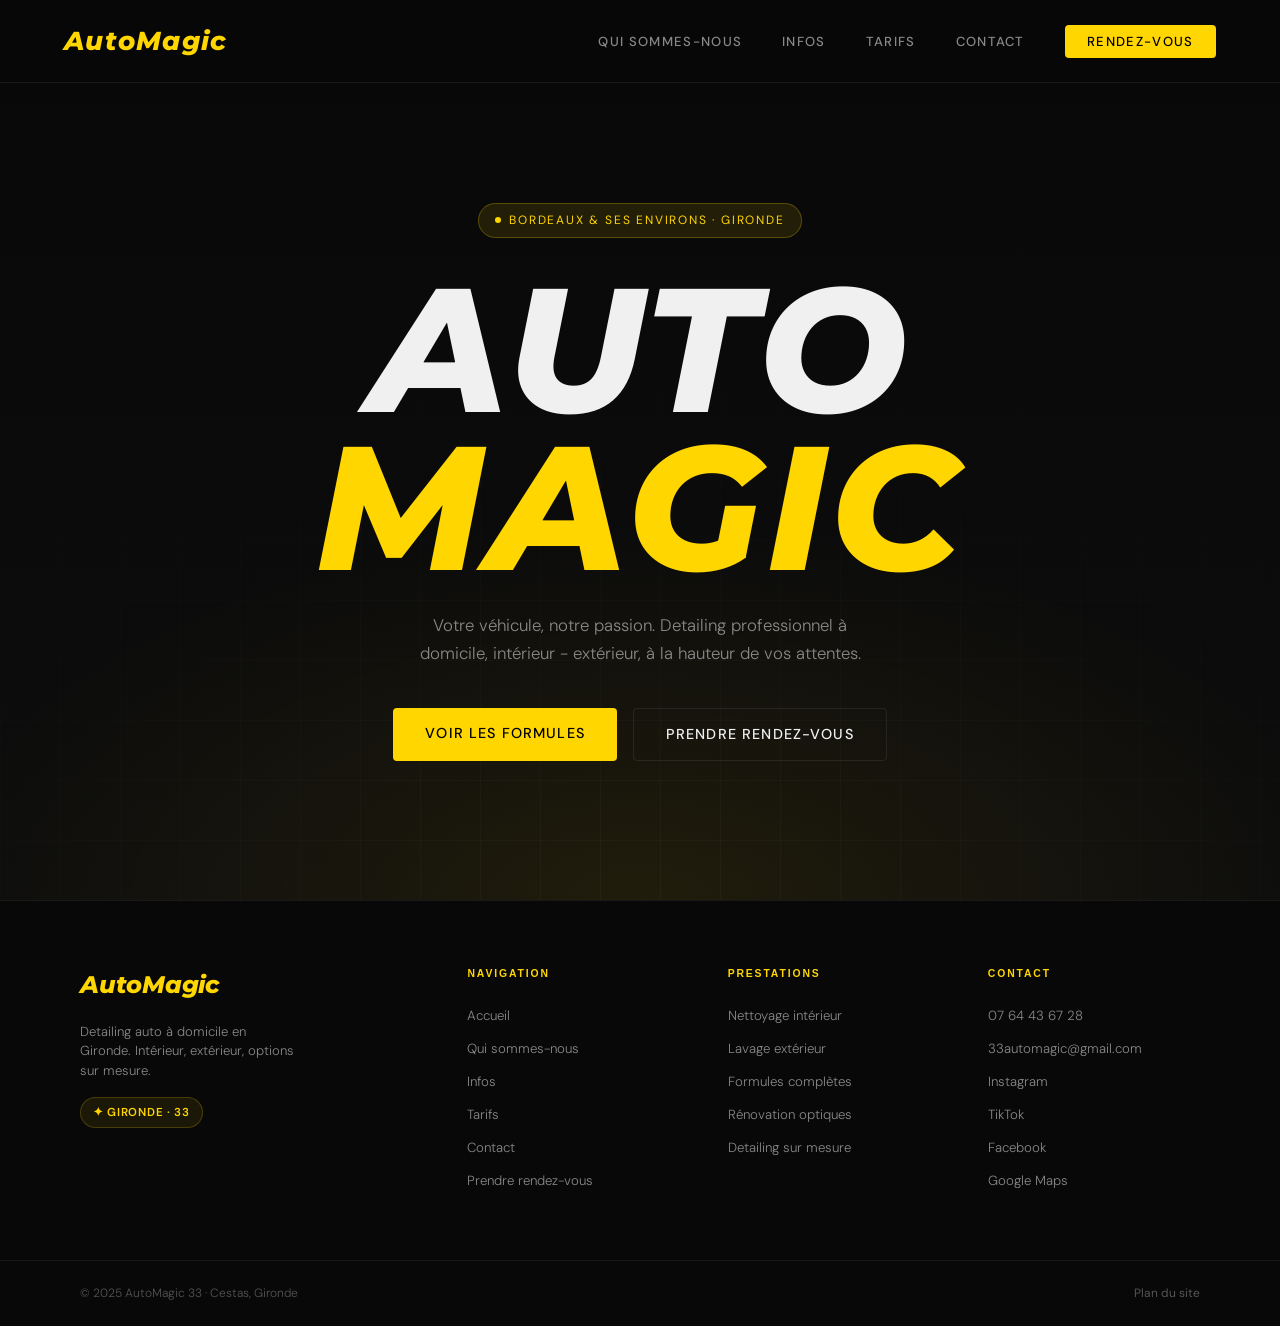
==== commit 3eb47239: "Site v2" ====
--- a/index.html
+++ b/index.html
@@ -6,15 +6,16 @@
 
   <!-- SEO -->
   <title>AutoMagic 33 — Detailing Auto à Domicile · Bordeaux & Gironde</title>
-  <meta name="description" content="AutoMagic 33 : detailing automobile professionnel à domicile en Gironde. Nettoyage intérieur, extérieur, polissage et rénovation. Bordeaux et environs. Devis gratuit." />
+  <meta name="description" content="Auto Magic se déplace chez vous pour un nettoyage complet, intérieur et extérieur, avec des produits professionnels. Redonnez l'éclat du neuf à votre véhicule. Nettoyage auto à domicile - Gironde (33)" />
   <meta name="keywords" content="detailing auto domicile, nettoyage voiture Bordeaux, detailing Gironde, lavage auto Cestas, nettoyage intérieur voiture, polissage carrosserie" />
-  <link rel="canonical" href="https://automagic33.fr/index.html" />
+  <link rel="canonical" href="https://automagic33.com/index.html" />
+  <link rel="icon" type="image/png" href="favicon.png" sizes="192x192">
 
   <!-- Open Graph -->
   <meta property="og:type"        content="website" />
-  <meta property="og:url"         content="https://automagic33.fr/" />
+  <meta property="og:url"         content="https://automagic33.com/" />
   <meta property="og:title"       content="AutoMagic 33 — Detailing Auto à Domicile · Gironde" />
-  <meta property="og:description" content="Detailing automobile professionnel à domicile en Gironde. Nettoyage intérieur, extérieur, polissage et rénovation. Devis gratuit." />
+  <meta property="og:description" content="Auto Magic se déplace chez vous pour un nettoyage complet, intérieur et extérieur, avec des produits professionnels. Redonnez l'éclat du neuf à votre véhicule. Nettoyage auto à domicile - Gironde (33)" />
   <meta property="og:locale"      content="fr_FR" />
 
   <!-- Twitter Card -->
@@ -29,9 +30,9 @@
     "@type": "LocalBusiness",
     "name": "AutoMagic 33",
     "description": "Detailing automobile professionnel à domicile. Nettoyage intérieur, extérieur, polissage et rénovation de véhicules en Gironde.",
-    "url": "https://automagic33.fr",
+    "url": "https://automagic33.com",
     "telephone": "+33764436728",
-    "email": "automagic33@gmail.com",
+    "email": "33automagic@gmail.com",
     "address": {
       "@type": "PostalAddress",
       "addressLocality": "Cestas",
@@ -72,7 +73,8 @@
     <li><a href="qui-sommes-nous.html">Qui sommes-nous</a></li>
     <li><a href="infos.html">Infos</a></li>
     <li><a href="tarifs.html">Tarifs</a></li>
-    <li><a href="contact.html" class="nav-cta">Contact</a></li>
+    <li><a href="contact.html">Contact</a></li>
+    <li><a href="rendez-vous.html" class="nav-cta">Rendez-vous</a></li>
   </ul>
   <button class="burger" id="burger" aria-label="Ouvrir le menu">
     <span></span><span></span><span></span>
@@ -84,6 +86,7 @@
   <a href="infos.html">Infos</a>
   <a href="tarifs.html">Tarifs</a>
   <a href="contact.html">Contact</a>
+  <a href="rendez-vous.html">Rendez-vous</a>
 </div>
 
 <!-- HERO -->
@@ -96,25 +99,58 @@
     à domicile, intérieur - extérieur, à la hauteur de vos attentes.</p>
   <div class="hero-actions">
     <a href="tarifs.html" class="btn-primary">Voir les formules</a>
-    <a href="contact.html" class="btn-outline">Prendre rendez-vous</a>
+    <a href="rendez-vous.html" class="btn-outline">Prendre rendez-vous</a>
   </div>
 </main>
 
 <!-- FOOTER -->
 <footer>
-  <div class="footer-left">
-    <a href="index.html" class="footer-logo">AutoMagic</a>
-    <span class="footer-tagline">Detailing auto à domicile · Gironde</span>
+  <div class="footer-main">
+    <!-- Marque -->
+    <div class="footer-brand">
+      <a href="index.html" class="footer-logo">AutoMagic</a>
+      <p class="footer-tagline">Detailing auto à domicile en Gironde. Intérieur, extérieur, options sur mesure.</p>
+      <span class="footer-badge">✦ Gironde · 33</span>
+    </div>
+
+    <!-- Navigation -->
+    <div class="footer-col">
+      <div class="footer-col-title">Navigation</div>
+      <a href="index.html">Accueil</a>
+      <a href="qui-sommes-nous.html">Qui sommes-nous</a>
+      <a href="infos.html">Infos</a>
+      <a href="tarifs.html">Tarifs</a>
+      <a href="contact.html">Contact</a>
+      <a href="rendez-vous.html">Prendre rendez-vous</a>
+    </div>
+
+    <!-- Prestations -->
+    <div class="footer-col">
+      <div class="footer-col-title">Prestations</div>
+      <span>Nettoyage intérieur</span>
+      <span>Lavage extérieur</span>
+      <span>Formules complètes</span>
+      <span>Rénovation optiques</span>
+      <span>Detailing sur mesure</span>
+    </div>
+
+    <!-- Contact -->
+    <div class="footer-col">
+      <div class="footer-col-title">Contact</div>
+      <a href="tel:0764436728">07 64 43 67 28</a>
+      <a href="mailto:33automagic@gmail.com">33automagic@gmail.com</a>
+      <a href="https://www.instagram.com/automagic_33/" target="_blank" rel="noopener">Instagram</a>
+      <a href="https://www.tiktok.com/@automagic33" target="_blank" rel="noopener">TikTok</a>
+      <a href="https://www.facebook.com/people/Auto-Magic/61582766131972/" target="_blank" rel="noopener">Facebook</a>
+      <a href="https://maps.app.goo.gl/5RrxEkA9PpwBNwDk7" target="_blank" rel="noopener">Google Maps</a>
+    </div>
   </div>
-  <div class="footer-center">
-    © 2025 AutoMagic 33 · Cestas, Gironde
-  </div>
-  <div class="footer-right">
-    <a href="tel:0764436728">07 64 43 67 28</a>
-    <a href="mailto:automagic33@gmail.com">automagic33@gmail.com</a>
-    <a href="https://www.instagram.com/automagic_33/" target="_blank" rel="noopener">Instagram</a>
-    <a href="https://www.tiktok.com/@automagic33" target="_blank" rel="noopener">TikTok</a>
-    <a href="https://maps.app.goo.gl/5RrxEkA9PpwBNwDk7" target="_blank" rel="noopener">AutoMagic 33 sur Google</a>
+
+  <div class="footer-bottom">
+    <span class="footer-copy">© 2025 AutoMagic 33 · Cestas, Gironde</span>
+    <div class="footer-bottom-links">
+      <a href="sitemap.xml">Plan du site</a>
+    </div>
   </div>
 </footer>
 
--- a/styles.css
+++ b/styles.css
@@ -805,59 +805,114 @@
 }
 
 /* ===================== FOOTER ===================== */
+/* ===================== FOOTER PRO ===================== */
 footer {
-  border-top: 3px solid var(--gold);
-  padding: 2.5rem 4rem;
+  background: #080808;
+  border-top: 1px solid rgba(255,255,255,0.07);
+  padding: 0;
+}
+
+.footer-main {
   display: grid;
-  grid-template-columns: 1fr 1fr 1fr;
-  align-items: start;
-  gap: 1rem;
-  background: #060606;
-}
-
-.footer-left {
-  display: flex;
-  flex-direction: column;
-  gap: 0.4rem;
-}
-
-.footer-center {
-  text-align: center;
-  color: var(--muted);
-  font-size: 0.8rem;
-  align-self: center;
-}
-
-.footer-right {
-  display: flex;
-  flex-direction: column;
-  align-items: flex-end;
-  gap: 0.35rem;
-}
-
-.footer-right a, .footer-right span {
-  color: var(--muted);
-  font-size: 0.8rem;
-  text-decoration: none;
-  transition: color 0.2s;
-  text-align: right;
-}
-
-.footer-right a:hover { color: var(--gold); }
+  grid-template-columns: 1.6fr 1fr 1fr 1fr;
+  gap: 3rem;
+  padding: 4rem 5rem;
+  max-width: 1400px;
+  margin: 0 auto;
+}
+
+.footer-brand { display: flex; flex-direction: column; gap: 1rem; }
 
 .footer-logo {
   font-family: 'Montserrat', sans-serif;
   font-weight: 800;
   font-style: italic;
-  font-size: 1.3rem;
+  font-size: 1.5rem;
   color: var(--gold);
   text-decoration: none;
+  letter-spacing: -0.01em;
 }
 
 .footer-tagline {
+  font-size: 0.82rem;
+  color: var(--muted);
+  font-weight: 300;
+  line-height: 1.5;
+  max-width: 220px;
+}
+
+.footer-badge {
+  display: inline-flex;
+  align-items: center;
+  gap: 0.4rem;
+  background: rgba(255,214,0,0.08);
+  border: 1px solid rgba(255,214,0,0.2);
+  border-radius: 20px;
+  padding: 0.3rem 0.75rem;
+  font-size: 0.72rem;
+  color: var(--gold);
+  letter-spacing: 0.06em;
+  text-transform: uppercase;
+  font-weight: 600;
+  width: fit-content;
+}
+
+.footer-col { display: flex; flex-direction: column; gap: 0.3rem; }
+
+.footer-col-title {
+  font-family: 'Montserrat', sans-serif;
+  font-weight: 800;
+  font-size: 0.65rem;
+  letter-spacing: 0.18em;
+  text-transform: uppercase;
+  color: var(--gold);
+  margin-bottom: 0.9rem;
+}
+
+.footer-col a,
+.footer-col span {
+  font-size: 0.83rem;
+  color: #888;
+  text-decoration: none;
+  transition: color 0.2s;
+  padding: 0.18rem 0;
+  font-weight: 300;
+}
+
+.footer-col a:hover { color: #fff; }
+
+.footer-bottom {
+  border-top: 1px solid rgba(255,255,255,0.06);
+  padding: 1.4rem 5rem;
+  max-width: 1400px;
+  margin: 0 auto;
+  display: flex;
+  align-items: center;
+  justify-content: space-between;
+}
+
+.footer-copy {
   font-size: 0.75rem;
-  color: var(--muted);
-}
+  color: #555;
+  font-weight: 300;
+}
+
+.footer-bottom-links {
+  display: flex;
+  gap: 1.5rem;
+}
+
+.footer-bottom-links a {
+  font-size: 0.75rem;
+  color: #555;
+  text-decoration: none;
+  transition: color 0.2s;
+}
+
+.footer-bottom-links a:hover { color: var(--gold); }
+
+/* Old footer classes kept for compat */
+.footer-left, .footer-center, .footer-right { display: none; }
 
 /* ===================== ANIMATIONS ===================== */
 @keyframes fadeUp {
@@ -951,13 +1006,12 @@
   .about-grid { grid-template-columns: 1fr; gap: 2.5rem; }
   .about-visual { display: none; }
 
-  footer {
-    grid-template-columns: 1fr;
-    padding: 2rem 1.5rem;
-    gap: 1.5rem;
+  .footer-main {
+    grid-template-columns: 1fr 1fr;
+    padding: 3rem 2rem;
+    gap: 2.5rem;
   }
-  .footer-right { align-items: flex-start; }
-  .footer-center { text-align: left; }
+  .footer-bottom { padding: 1.2rem 2rem; }
 
   .contact-links { grid-template-columns: 1fr 1fr; }
   .contact-links-row2 .contact-card { width: calc(50% - 0.5rem); max-width: none; }
@@ -1001,7 +1055,8 @@
   .tab-btn { flex-shrink: 0; }
 
   /* Footer */
-  footer { padding: 2rem 1.2rem; }
+  .footer-main { grid-template-columns: 1fr; padding: 2.5rem 1.5rem; gap: 2rem; }
+  .footer-bottom { padding: 1.2rem 1.5rem; flex-direction: column; gap: 0.75rem; align-items: flex-start; }
 }
 
 /* Très petits écrans */
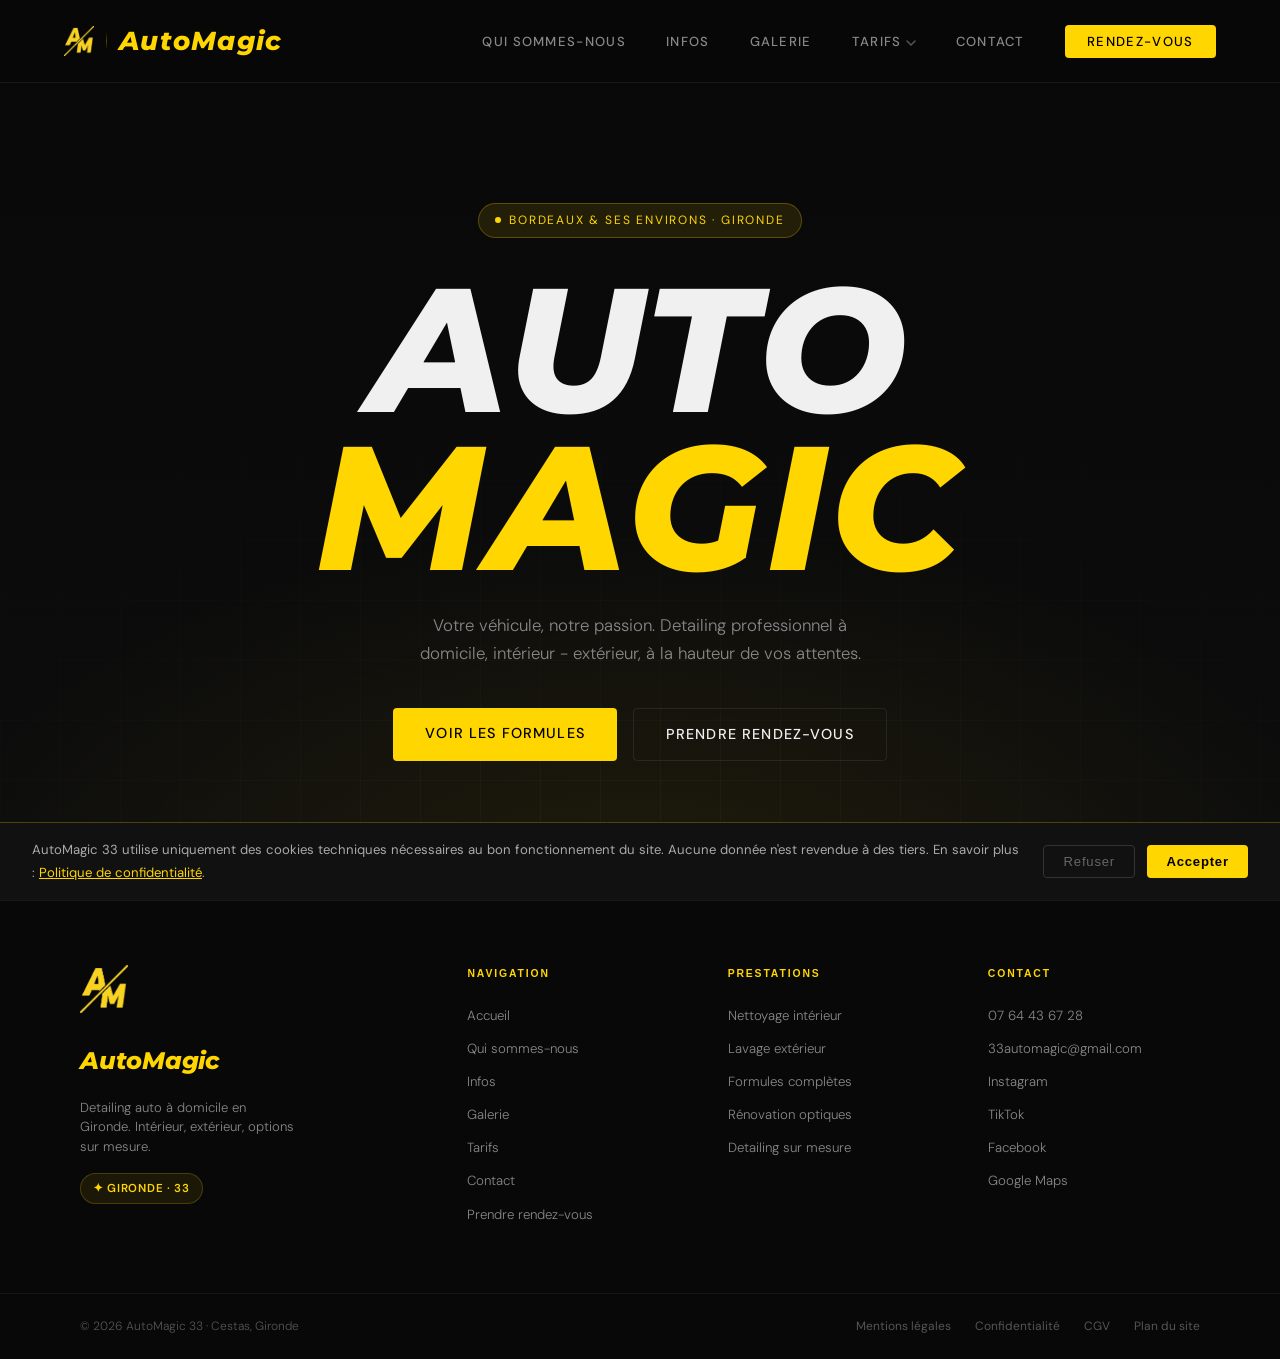
==== commit 9ebb4f79: "Website V3.0" ====
--- a/index.html
+++ b/index.html
@@ -68,11 +68,22 @@
 
 <!-- NAVIGATION -->
 <nav id="navbar">
-  <a href="index.html" class="nav-logo">AutoMagic</a>
+  <a href="index.html" class="nav-logo"><img src="logo.png" alt="AutoMagic 33" class="nav-logo-img"><span class="nav-logo-sep"></span>AutoMagic</a>
   <ul class="nav-links">
     <li><a href="qui-sommes-nous.html">Qui sommes-nous</a></li>
     <li><a href="infos.html">Infos</a></li>
-    <li><a href="tarifs.html">Tarifs</a></li>
+    <li><a href="galerie.html">Galerie</a></li>
+    <li class="nav-dropdown-parent">
+      <a href="tarifs.html?tab=interieures" class="nav-dropdown-trigger">Tarifs <svg class="drop-arrow" width="10" height="6" viewBox="0 0 10 6" fill="none" xmlns="http://www.w3.org/2000/svg"><path d="M1 1l4 4 4-4" stroke="currentColor" stroke-width="1.5" stroke-linecap="round"/></svg></a>
+      <div class="nav-dropdown">
+        <a href="tarifs.html?tab=interieures"><span class="drop-bullet"></span>Intérieures</a>
+        <a href="tarifs.html?tab=exterieures"><span class="drop-bullet"></span>Extérieures</a>
+        <a href="tarifs.html?tab=completes"><span class="drop-bullet"></span>Complètes</a>
+        <a href="tarifs.html?tab=detailing"><span class="drop-bullet"></span>Detailing &amp; Rénovation</a>
+        <a href="tarifs.html?tab=options"><span class="drop-bullet"></span>Options</a>
+        <a href="tarifs.html?tab=autre"><span class="drop-bullet"></span>Canapés &amp; Tapis</a>
+      </div>
+    </li>
     <li><a href="contact.html">Contact</a></li>
     <li><a href="rendez-vous.html" class="nav-cta">Rendez-vous</a></li>
   </ul>
@@ -84,6 +95,7 @@
 <div class="mobile-nav" id="mobileNav">
   <a href="qui-sommes-nous.html">Qui sommes-nous</a>
   <a href="infos.html">Infos</a>
+  <a href="galerie.html">Galerie</a>
   <a href="tarifs.html">Tarifs</a>
   <a href="contact.html">Contact</a>
   <a href="rendez-vous.html">Rendez-vous</a>
@@ -108,7 +120,7 @@
   <div class="footer-main">
     <!-- Marque -->
     <div class="footer-brand">
-      <a href="index.html" class="footer-logo">AutoMagic</a>
+      <a href="index.html"><img src="logo.png" alt="AutoMagic 33" class="footer-logo-img"></a><a href="index.html" class="footer-logo">AutoMagic</a>
       <p class="footer-tagline">Detailing auto à domicile en Gironde. Intérieur, extérieur, options sur mesure.</p>
       <span class="footer-badge">✦ Gironde · 33</span>
     </div>
@@ -119,6 +131,7 @@
       <a href="index.html">Accueil</a>
       <a href="qui-sommes-nous.html">Qui sommes-nous</a>
       <a href="infos.html">Infos</a>
+      <a href="galerie.html">Galerie</a>
       <a href="tarifs.html">Tarifs</a>
       <a href="contact.html">Contact</a>
       <a href="rendez-vous.html">Prendre rendez-vous</a>
@@ -147,8 +160,11 @@
   </div>
 
   <div class="footer-bottom">
-    <span class="footer-copy">© 2025 AutoMagic 33 · Cestas, Gironde</span>
+    <span class="footer-copy">© 2026 AutoMagic 33 · Cestas, Gironde</span>
     <div class="footer-bottom-links">
+      <a href="mentions-legales.html">Mentions légales</a>
+      <a href="politique-confidentialite.html">Confidentialité</a>
+      <a href="cgv.html">CGV</a>
       <a href="sitemap.xml">Plan du site</a>
     </div>
   </div>
--- a/styles.css
+++ b/styles.css
@@ -402,7 +402,8 @@
 
 /* ===================== TARIFS ===================== */
 .tarifs-page {
-  background: var(--black);
+  background: var(--surface);
+  border-top: 1px solid var(--border);
   min-height: 100vh;
   display: flex;
   flex-direction: column;
@@ -424,6 +425,7 @@
   padding: 0.4rem;
   width: fit-content;
   flex-wrap: wrap;
+  max-width: 100%;
 }
 
 .tab-btn {
@@ -717,7 +719,8 @@
 
 /* ===================== CONTACT ===================== */
 .contact-page {
-  background: var(--black);
+  background: var(--surface);
+  border-top: 1px solid var(--border);
   min-height: 100vh;
   display: flex;
   flex-direction: column;
@@ -1018,6 +1021,11 @@
 
   /* Infos : forcer 2 colonnes max sur tablette */
   .infos-grid { grid-template-columns: repeat(2, 1fr); }
+
+  /* Tarifs tabs — déjà en flex-wrap, on force la largeur complète */
+  .tarifs-tabs {
+    width: 100%;
+  }
 }
 
 /* Mobile */
@@ -1043,16 +1051,26 @@
   .contact-links-row2 { flex-direction: column; align-items: stretch; }
   .contact-links-row2 .contact-card { width: 100%; max-width: none; }
 
-  /* Tarifs tabs scroll horizontal */
+  /* Tarifs tabs — grille 2 colonnes sur mobile */
   .tarifs-tabs {
-    flex-wrap: nowrap;
-    overflow-x: auto;
-    -webkit-overflow-scrolling: touch;
+    display: grid;
+    grid-template-columns: 1fr 1fr;
+    gap: 0.4rem;
     width: 100%;
-    scrollbar-width: none;
+    flex-wrap: unset;
+    overflow: visible;
   }
-  .tarifs-tabs::-webkit-scrollbar { display: none; }
-  .tab-btn { flex-shrink: 0; }
+  .tab-btn {
+    flex-shrink: unset;
+    width: 100%;
+    text-align: center;
+    padding: 0.75rem 0.5rem;
+    font-size: 0.75rem;
+    border-radius: 4px;
+  }
+  .tab-btn.active {
+    grid-column: unset;
+  }
 
   /* Footer */
   .footer-main { grid-template-columns: 1fr; padding: 2.5rem 1.5rem; gap: 2rem; }
@@ -1067,3 +1085,296 @@
   .contact-card { padding: 1rem 1.2rem; }
   .contact-card-value { font-size: 0.8rem; }
 }
+
+/* ============================================================
+   DROPDOWN NAV TARIFS
+   ============================================================ */
+.nav-dropdown-parent {
+  position: relative;
+}
+
+.nav-dropdown-trigger {
+  display: inline-flex;
+  align-items: center;
+  gap: 4px;
+}
+
+.nav-dropdown-trigger .drop-arrow {
+  transition: transform 0.22s ease;
+  opacity: 0.6;
+  flex-shrink: 0;
+  margin-top: 1px; /* micro-ajustement optique */
+}
+
+.nav-dropdown-parent:hover .drop-arrow {
+  transform: rotate(180deg);
+  opacity: 1;
+}
+
+.nav-dropdown {
+  visibility: hidden;
+  opacity: 0;
+  pointer-events: none;
+  position: absolute;
+  top: 100%;
+  left: 50%;
+  transform: translateX(-50%) translateY(-4px);
+  background: #0f0f0f;
+  border: 1px solid rgba(255, 214, 0, 0.18);
+  border-radius: 6px;
+  min-width: 220px;
+  box-shadow: 0 16px 48px rgba(0,0,0,0.6), 0 2px 12px rgba(0,0,0,0.4);
+  /* padding-top = espace visuel sous le lien, mais la zone reste hoverable */
+  padding: 16px 0 0.4rem;
+  z-index: 200;
+  transition: opacity 0.18s ease, transform 0.18s ease, visibility 0.18s;
+}
+
+.nav-dropdown-parent:hover .nav-dropdown {
+  visibility: visible;
+  opacity: 1;
+  pointer-events: auto;
+  transform: translateX(-50%) translateY(0);
+}
+
+/* Petite encoche dorée en haut */
+.nav-dropdown::before {
+  content: '';
+  position: absolute;
+  top: calc(16px - 6px); /* padding-top - demi-hauteur */
+  left: 50%;
+  transform: translateX(-50%);
+  width: 10px; height: 10px;
+  background: #0f0f0f;
+  border-left: 1px solid rgba(255,214,0,0.18);
+  border-top: 1px solid rgba(255,214,0,0.18);
+  rotate: 45deg;
+}
+
+/* Ligne décorative dorée en haut du dropdown */
+.nav-dropdown::after {
+  content: '';
+  position: absolute;
+  top: 16px; left: 1rem; right: 1rem;
+  height: 1px;
+  background: linear-gradient(90deg, transparent, rgba(255,214,0,0.35), transparent);
+}
+
+.nav-dropdown a {
+  display: flex;
+  align-items: center;
+  gap: 0.75rem;
+  padding: 0.6rem 1.1rem;
+  color: var(--muted) !important;
+  font-size: 0.75rem !important;
+  letter-spacing: 0.1em !important;
+  text-transform: uppercase;
+  font-weight: 500;
+  text-decoration: none;
+  transition: color 0.15s, background 0.15s, padding-left 0.15s;
+  font-family: 'Montserrat', sans-serif;
+  position: relative;
+}
+
+.nav-dropdown a .drop-bullet {
+  width: 5px; height: 5px;
+  background: var(--gold);
+  border-radius: 50%;
+  flex-shrink: 0;
+  opacity: 0;
+  transition: opacity 0.15s;
+}
+
+.nav-dropdown a:hover {
+  color: var(--gold) !important;
+  background: rgba(255,214,0,0.05);
+  padding-left: 1.3rem;
+}
+
+.nav-dropdown a:hover .drop-bullet {
+  opacity: 1;
+}
+
+/* Séparateur entre items */
+.nav-dropdown a + a {
+  border-top: 1px solid rgba(255,255,255,0.04);
+}
+
+/* ============================================================
+   COOKIE BANNER
+   ============================================================ */
+#cookie-banner {
+  position: fixed;
+  bottom: 0; left: 0; right: 0;
+  background: #111;
+  border-top: 1px solid rgba(255,214,0,0.25);
+  z-index: 9999;
+  padding: 1rem 2rem;
+  display: flex;
+  align-items: center;
+  justify-content: space-between;
+  gap: 1.5rem;
+  flex-wrap: wrap;
+  transform: translateY(100%);
+  transition: transform 0.4s cubic-bezier(0.22,1,0.36,1);
+}
+
+#cookie-banner.visible {
+  transform: translateY(0);
+}
+
+#cookie-banner p {
+  font-size: 0.82rem;
+  color: #aaa;
+  margin: 0;
+  flex: 1;
+  min-width: 220px;
+}
+
+#cookie-banner p a {
+  color: var(--gold);
+  text-decoration: underline;
+}
+
+.cookie-actions {
+  display: flex;
+  gap: 0.75rem;
+  flex-shrink: 0;
+}
+
+#cookie-accept {
+  background: var(--gold);
+  color: #000;
+  border: none;
+  padding: 0.5rem 1.2rem;
+  border-radius: 4px;
+  font-size: 0.82rem;
+  font-weight: 600;
+  cursor: pointer;
+  font-family: 'Montserrat', sans-serif;
+  letter-spacing: 0.06em;
+  transition: background 0.2s;
+}
+#cookie-accept:hover { background: #fff; }
+
+#cookie-refuse {
+  background: transparent;
+  color: #666;
+  border: 1px solid #333;
+  padding: 0.5rem 1.2rem;
+  border-radius: 4px;
+  font-size: 0.82rem;
+  cursor: pointer;
+  font-family: 'Montserrat', sans-serif;
+  letter-spacing: 0.06em;
+  transition: border-color 0.2s, color 0.2s;
+}
+#cookie-refuse:hover { border-color: #666; color: #aaa; }
+
+@media (max-width: 600px) {
+  #cookie-banner { flex-direction: column; align-items: flex-start; padding: 1rem 1.2rem; }
+  .cookie-actions { width: 100%; }
+  #cookie-accept, #cookie-refuse { flex: 1; text-align: center; }
+}
+
+/* ============================================================
+   PAGES LÉGALES
+   ============================================================ */
+.legal-page {
+  padding: 120px 4rem 6rem;
+  max-width: 820px;
+  margin: 0 auto;
+}
+
+main:has(.legal-page) {
+  background: var(--surface);
+  border-top: 1px solid var(--border);
+  min-height: 100vh;
+}
+.legal-page h1 {
+  font-family: 'Montserrat', sans-serif;
+  font-weight: 800;
+  font-style: italic;
+  font-size: clamp(2rem, 5vw, 3rem);
+  color: var(--gold);
+  margin-bottom: 0.5rem;
+}
+.legal-page .legal-updated {
+  font-size: 0.78rem;
+  color: var(--muted);
+  margin-bottom: 3rem;
+  letter-spacing: 0.08em;
+  text-transform: uppercase;
+}
+.legal-page h2 {
+  font-family: 'Montserrat', sans-serif;
+  font-weight: 700;
+  font-size: 1rem;
+  letter-spacing: 0.1em;
+  text-transform: uppercase;
+  color: var(--gold);
+  margin: 2.5rem 0 0.8rem;
+}
+.legal-page p, .legal-page li {
+  font-size: 0.9rem;
+  color: #bbb;
+  line-height: 1.8;
+}
+.legal-page ul {
+  padding-left: 1.5rem;
+  margin: 0.5rem 0 1rem;
+}
+.legal-page strong { color: var(--text); }
+.legal-page a { color: var(--gold); }
+
+@media (max-width: 768px) {
+  .legal-page { padding: 100px 1.5rem 4rem; }
+}
+
+.inner-page {
+  background: var(--surface);
+  border-top: 1px solid var(--border);
+  min-height: 100vh;
+}
+
+/* ============================================================
+   LOGO
+   ============================================================ */
+
+/* mix-blend-mode: lighten = fond noir du PNG devient invisible sur fond sombre */
+
+/* Nav */
+.nav-logo {
+  display: flex;
+  align-items: center;
+  gap: 0.75rem;
+}
+.nav-logo-img {
+  width: 30px;
+  height: 30px;
+  object-fit: contain;
+  mix-blend-mode: lighten;
+  flex-shrink: 0;
+}
+
+/* Séparateur vertical entre logo et texte dans la nav */
+.nav-logo-sep {
+  width: 1px;
+  height: 18px;
+  background: linear-gradient(180deg, transparent, rgba(255,214,0,0.3), transparent);
+  flex-shrink: 0;
+}
+
+/* Footer */
+.footer-logo-img {
+  display: block;
+  width: 48px;
+  height: 48px;
+  object-fit: contain;
+  mix-blend-mode: lighten;
+  margin-bottom: 0.75rem;
+}
+
+@media (max-width: 600px) {
+  .nav-logo-img { width: 24px; height: 24px; }
+}
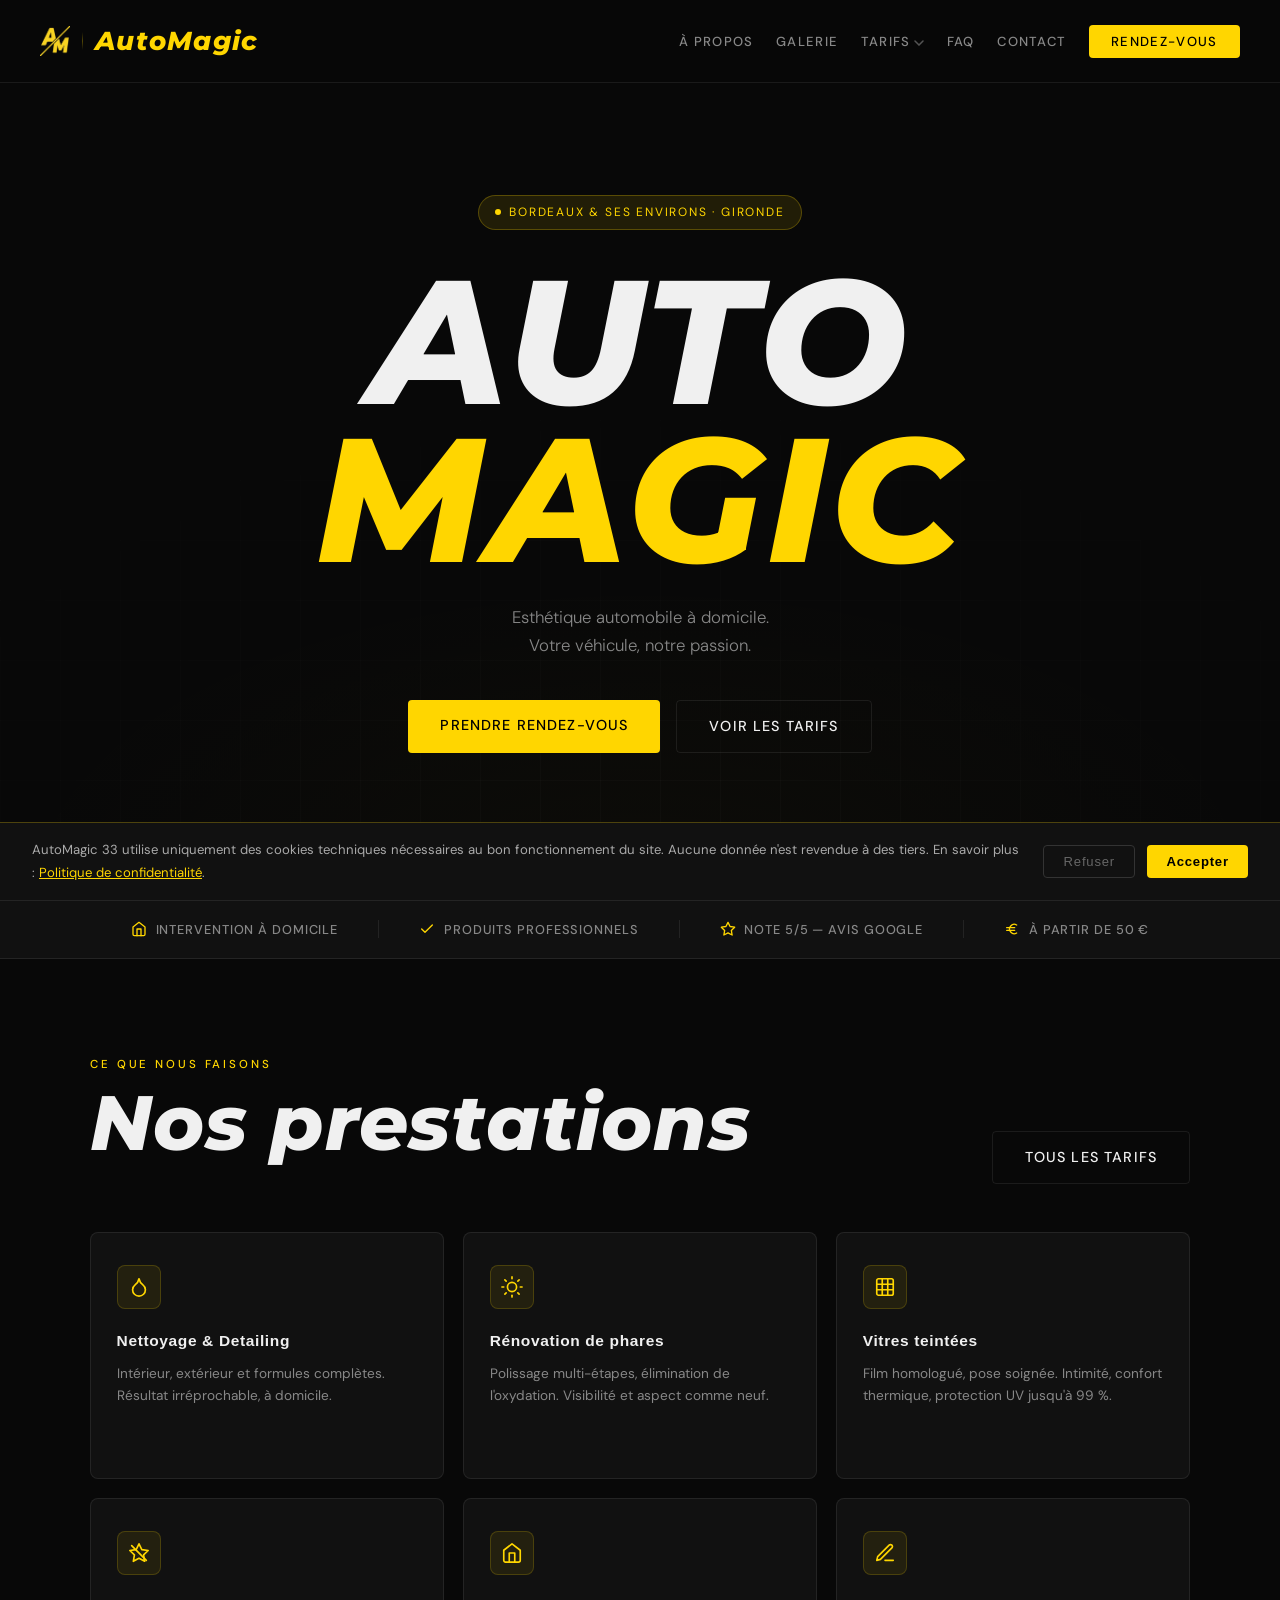
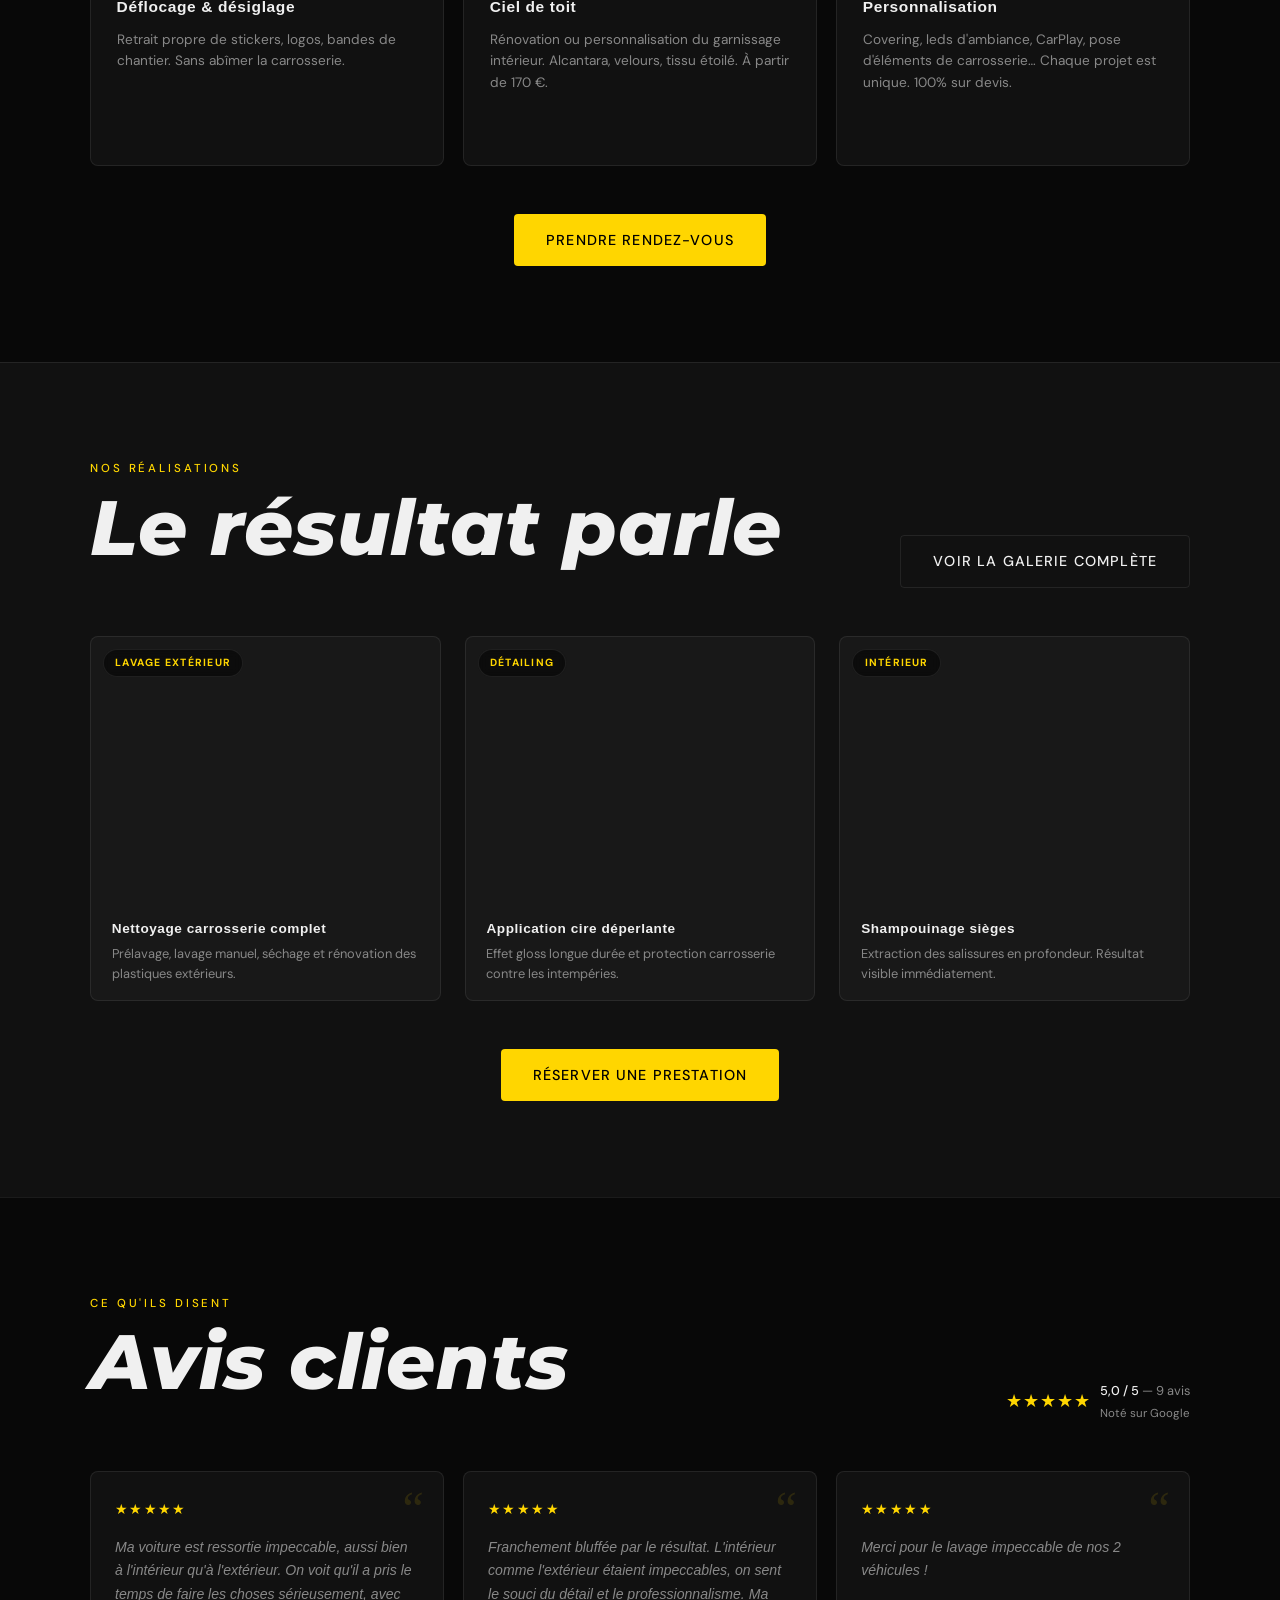
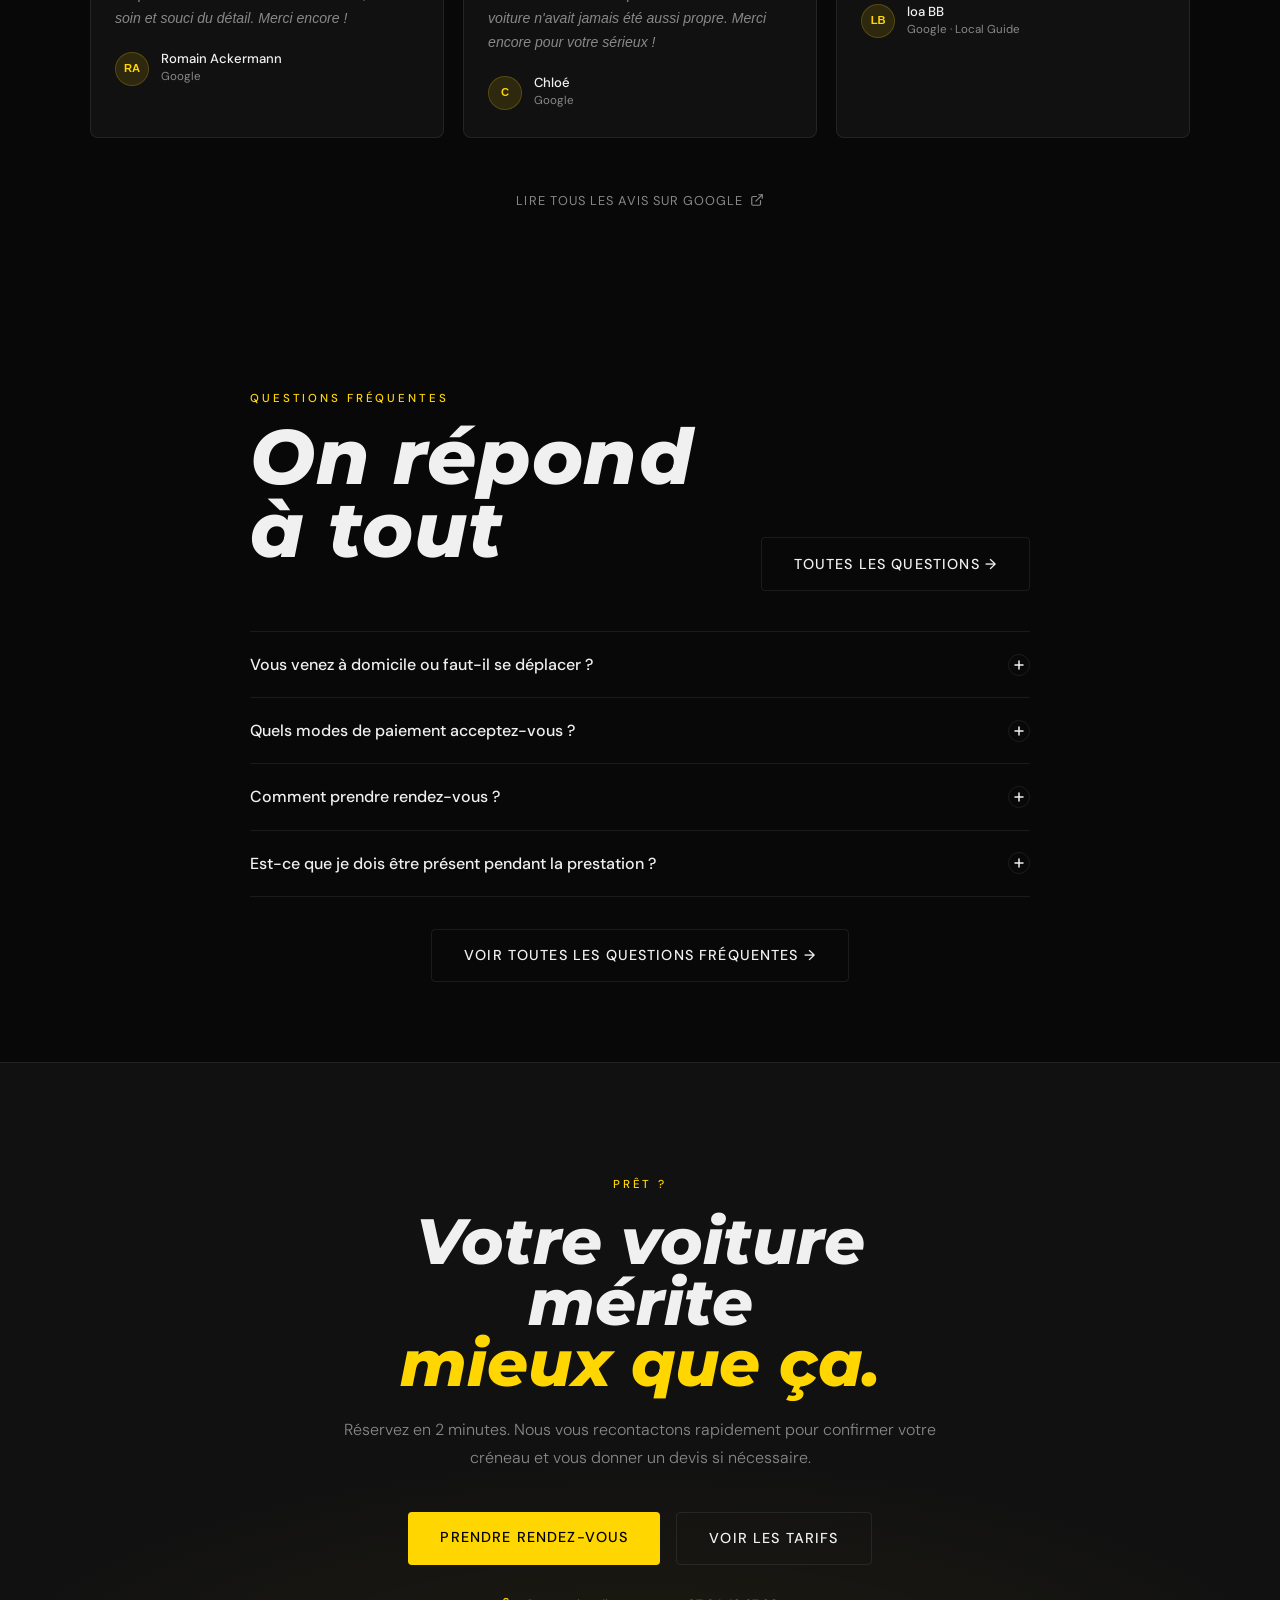
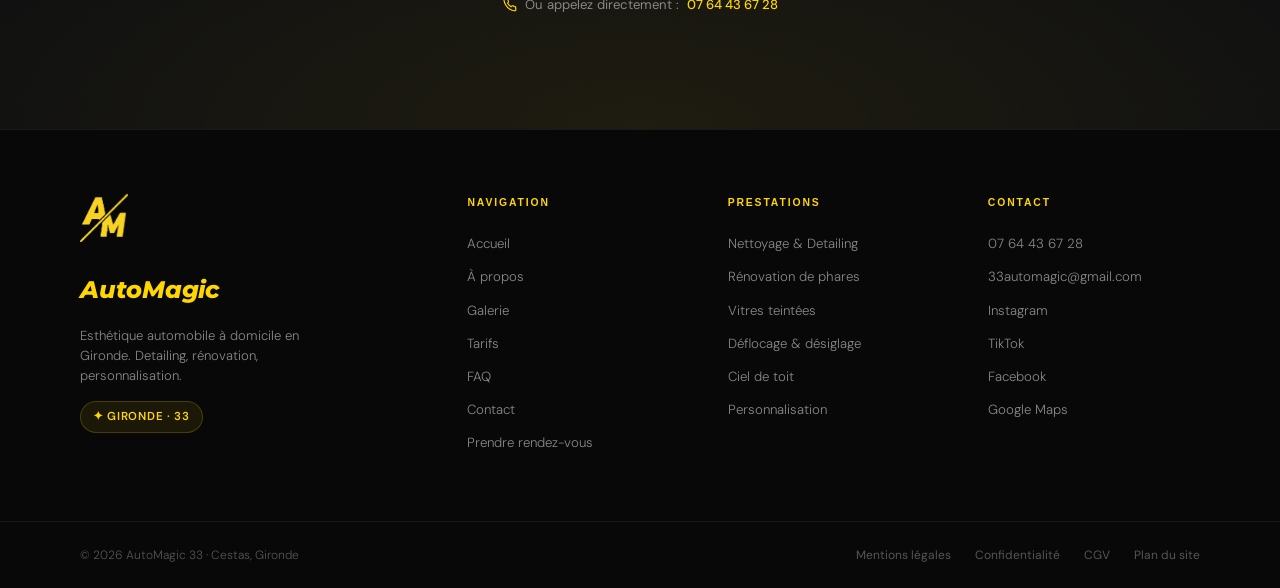
==== commit 4a276df0: "Automagic V4.0" ====
--- a/index.html
+++ b/index.html
@@ -5,23 +5,18 @@
   <meta name="viewport" content="width=device-width, initial-scale=1.0" />
 
   <!-- SEO -->
-  <title>AutoMagic 33 — Detailing Auto à Domicile · Bordeaux & Gironde</title>
-  <meta name="description" content="Auto Magic se déplace chez vous pour un nettoyage complet, intérieur et extérieur, avec des produits professionnels. Redonnez l'éclat du neuf à votre véhicule. Nettoyage auto à domicile - Gironde (33)" />
-  <meta name="keywords" content="detailing auto domicile, nettoyage voiture Bordeaux, detailing Gironde, lavage auto Cestas, nettoyage intérieur voiture, polissage carrosserie" />
-  <link rel="canonical" href="https://automagic33.com/index.html" />
+  <title>AutoMagic 33 — Esthétique Automobile à Domicile · Bordeaux & Gironde</title>
+  <meta name="description" content="AutoMagic 33, spécialiste de l'esthétique automobile à domicile en Gironde. Detailing, rénovation de phares, vitres teintées, déflocage d'adhésifs, et bien plus. Devis gratuit." />
+  <meta name="keywords" content="esthétique automobile domicile, detailing auto Bordeaux, rénovation phare Gironde, vitre teintée voiture, déflocage adhésif véhicule, nettoyage auto Cestas" />
+  <link rel="canonical" href="https://automagic33.com/" />
   <link rel="icon" type="image/png" href="favicon.png" sizes="192x192">
 
   <!-- Open Graph -->
   <meta property="og:type"        content="website" />
   <meta property="og:url"         content="https://automagic33.com/" />
-  <meta property="og:title"       content="AutoMagic 33 — Detailing Auto à Domicile · Gironde" />
-  <meta property="og:description" content="Auto Magic se déplace chez vous pour un nettoyage complet, intérieur et extérieur, avec des produits professionnels. Redonnez l'éclat du neuf à votre véhicule. Nettoyage auto à domicile - Gironde (33)" />
+  <meta property="og:title"       content="AutoMagic 33 — Esthétique Automobile · Gironde" />
+  <meta property="og:description" content="Spécialiste de l'esthétique automobile à domicile. Detailing, rénovation phares, vitres teintées, déflocage adhésifs. Bordeaux & Gironde." />
   <meta property="og:locale"      content="fr_FR" />
-
-  <!-- Twitter Card -->
-  <meta name="twitter:card"        content="summary_large_image" />
-  <meta name="twitter:title"       content="AutoMagic 33 — Detailing Auto à Domicile" />
-  <meta name="twitter:description" content="Detailing professionnel à domicile en Gironde. Devis gratuit." />
 
   <!-- Schema.org Local Business -->
   <script type="application/ld+json">
@@ -29,7 +24,7 @@
     "@context": "https://schema.org",
     "@type": "LocalBusiness",
     "name": "AutoMagic 33",
-    "description": "Detailing automobile professionnel à domicile. Nettoyage intérieur, extérieur, polissage et rénovation de véhicules en Gironde.",
+    "description": "Spécialiste de l'esthétique automobile à domicile. Detailing, rénovation de phares, vitres teintées, déflocage d'adhésifs en Gironde.",
     "url": "https://automagic33.com",
     "telephone": "+33764436728",
     "email": "33automagic@gmail.com",
@@ -49,6 +44,11 @@
       "@type": "AdministrativeArea",
       "name": "Gironde"
     },
+    "aggregateRating": {
+      "@type": "AggregateRating",
+      "ratingValue": "5",
+      "reviewCount": "6"
+    },
     "priceRange": "€€",
     "sameAs": [
       "https://www.instagram.com/automagic_33/",
@@ -58,32 +58,716 @@
   }
   </script>
 
+
+  <!-- Schema.org FAQ -->
+  <script type="application/ld+json">
+  {
+    "@context": "https://schema.org",
+    "@type": "FAQPage",
+    "mainEntity": [
+      {
+        "@type": "Question",
+        "name": "Vous venez avec votre propre matériel et votre eau ?",
+        "acceptedAnswer": {
+          "@type": "Answer",
+          "text": "Nous intervenons avec l'intégralité de notre matériel professionnel : aspirateur, produits spécialisés et outillage complet. Pour les prestations de nettoyage extérieur, nous avons simplement besoin d'un accès à l'eau ainsi qu'à une prise électrique. Vous n'avez rien d'autre à prévoir."
+        }
+      },
+      {
+        "@type": "Question",
+        "name": "Combien de temps dure une prestation à domicile ?",
+        "acceptedAnswer": {
+          "@type": "Answer",
+          "text": "À titre indicatif, comptez entre 1h et 1h30 pour un traitement extérieur approfondi, et de 2h à 3h30 pour une remise en état complète de l'habitacle selon le véhicule et la formule retenue. Il est parfaitement envisageable de combiner ces prestations lors d'une unique intervention. Une estimation plus précise vous sera communiquée lors de la prise de rendez-vous."
+        }
+      },
+      {
+        "@type": "Question",
+        "name": "Est-ce que ça abîme la carrosserie ou les plastiques ?",
+        "acceptedAnswer": {
+          "@type": "Answer",
+          "text": "Absolument pas. Nous sélectionnons exclusivement des produits professionnels haut de gamme, neutres et spécifiques à chaque support (surfaces peintes, alliages, polymères, selleries en cuir ou textiles). Le lavage à la main préserve beaucoup plus votre peinture en évitant les micro-rayures ainsi que le ternissement du vernis causé par les portiques automatiques."
+        }
+      },
+      {
+        "@type": "Question",
+        "name": "Vous intervenez jusqu'où en Gironde ?",
+        "acceptedAnswer": {
+          "@type": "Answer",
+          "text": "Nous couvrons Bordeaux ainsi qu'un rayon périphérique d'environ 20 à 30 km : Mérignac, Pessac, Talence, Bègles, Villenave-d'Ornon, Le Bouscat, Eysines, Cestas, Bruges, Caudéran et leurs communes limitrophes. Pour toute intervention en dehors de ce secteur, des frais de déplacement complémentaires sont susceptibles de s'appliquer — nous vous invitons à nous contacter pour vérification."
+        }
+      },
+      {
+        "@type": "Question",
+        "name": "Comment prendre rendez-vous ?",
+        "acceptedAnswer": {
+          "@type": "Answer",
+          "text": "Vous pouvez effectuer votre demande via le formulaire de réservation en ligne dédié, ou directement par téléphone et SMS. Nous revenons vers vous sous 24h afin de valider le créneau horaire et finaliser les détails. Les prestations s'organisent sur réservation en avance — nous pouvons intervenir en urgence selon nos disponibilités."
+        }
+      },
+      {
+        "@type": "Question",
+        "name": "Les vitres teintées sont-elles légales ?",
+        "acceptedAnswer": {
+          "@type": "Answer",
+          "text": "La légalité dépend du film choisi et de sa position sur le véhicule. La réglementation impose un minimum de 70 % de transmission lumineuse sur le pare-brise et les vitres avant. Pour les vitres arrière et la lunette, la teinte est libre. Nous posons des films homologués (conformes CT) mais aussi des films plus sombres selon vos besoins — nous vous informons clairement sur la légalité avant toute pose."
+        }
+      },
+      {
+        "@type": "Question",
+        "name": "Quelle différence entre la formule Confort et la formule Prestige ?",
+        "acceptedAnswer": {
+          "@type": "Answer",
+          "text": "La formule Confort couvre l'essentiel : dépoussiérage, aspiration, nettoyage des plastiques et des vitres intérieures. La Prestige inclut en plus le shampouinage des sièges et/ou l'entretien du cuir, pour un résultat proche du neuf sur les textiles. En cas de doute, nous vous conseillons sur le choix de la formule adaptée à l'état de votre véhicule."
+        }
+      },
+      {
+        "@type": "Question",
+        "name": "Est-ce que je dois être présent pendant la prestation ?",
+        "acceptedAnswer": {
+          "@type": "Answer",
+          "text": "Non, votre présence n'est pas requise. Il suffit que le véhicule soit accessible et que nous ayons convenu d'un accès à l'avance. Beaucoup de clients nous laissent intervenir pendant qu'ils télétravaillent ou vaquent à leurs occupations."
+        }
+      }
+    ]
+  }
+  </script>
   <!-- Fonts -->
   <link rel="preconnect" href="https://fonts.googleapis.com" />
   <link rel="preconnect" href="https://fonts.gstatic.com" crossorigin />
   <link href="https://fonts.googleapis.com/css2?family=Montserrat:ital,wght@0,400;0,500;0,800;1,800&family=DM+Sans:ital,opsz,wght@0,9..40,300;0,9..40,400;0,9..40,500;1,9..40,300&display=swap" rel="stylesheet" />
   <link rel="stylesheet" href="styles.css" />
+
+  <style>
+    /* ─────────────────────────────────────────
+       HERO — video background
+    ───────────────────────────────────────── */
+    #hero {
+      min-height: 100vh;
+      display: flex;
+      flex-direction: column;
+      align-items: center;
+      justify-content: center;
+      text-align: center;
+      position: relative;
+      padding: 8rem 2rem 5rem;
+      overflow: hidden;
+    }
+    .hero-video-wrap {
+      position: absolute;
+      inset: 0;
+      z-index: 0;
+    }
+    .hero-video-wrap video {
+      width: 100%;
+      height: 100%;
+      object-fit: cover;
+      opacity: 0.22;
+      filter: grayscale(30%);
+    }
+    .hero-video-wrap::after {
+      content: '';
+      position: absolute;
+      inset: 0;
+      background:
+        linear-gradient(to bottom, rgba(8,8,8,0.55) 0%, rgba(8,8,8,0.2) 40%, rgba(8,8,8,0.75) 100%),
+        radial-gradient(ellipse 70% 50% at 50% 100%, rgba(255,214,0,0.06) 0%, transparent 70%);
+    }
+    .hero-lines {
+      position: absolute;
+      inset: 0;
+      z-index: 1;
+      background-image:
+        linear-gradient(to right, rgba(255,255,255,0.025) 1px, transparent 1px),
+        linear-gradient(to bottom, rgba(255,255,255,0.025) 1px, transparent 1px);
+      background-size: 60px 60px;
+      mask-image: radial-gradient(ellipse 80% 70% at 50% 100%, black, transparent);
+      pointer-events: none;
+    }
+    #hero > *:not(.hero-video-wrap):not(.hero-lines) {
+      position: relative;
+      z-index: 2;
+    }
+
+    /* ─────────────────────────────────────────
+       TRUST BAR (sous hero)
+    ───────────────────────────────────────── */
+    .trust-bar {
+      background: var(--surface);
+      border-top: 1px solid var(--border);
+      border-bottom: 1px solid var(--border);
+      padding: 1.1rem 2rem;
+    }
+    .trust-bar-inner {
+      max-width: 1100px;
+      margin: 0 auto;
+      display: flex;
+      align-items: center;
+      justify-content: center;
+      gap: 2.5rem;
+      flex-wrap: wrap;
+    }
+    .trust-item {
+      display: flex;
+      align-items: center;
+      gap: 0.55rem;
+      font-size: 0.8rem;
+      letter-spacing: 0.07em;
+      text-transform: uppercase;
+      color: var(--muted);
+      font-weight: 500;
+    }
+    .trust-item svg {
+      color: var(--gold);
+      flex-shrink: 0;
+    }
+    .trust-sep {
+      width: 1px;
+      height: 18px;
+      background: var(--border);
+    }
+
+    /* ─────────────────────────────────────────
+       SERVICES GRID
+    ───────────────────────────────────────── */
+    .services-section {
+      padding: 6rem 2rem;
+      background: var(--black);
+    }
+    .services-inner { max-width: 1100px; margin: 0 auto; }
+    .services-header {
+      display: flex;
+      align-items: flex-end;
+      justify-content: space-between;
+      margin-bottom: 3rem;
+      gap: 2rem;
+      flex-wrap: wrap;
+    }
+    .services-header-left {}
+    .services-grid {
+      display: grid;
+      grid-template-columns: repeat(3, 1fr);
+      gap: 1.2rem;
+    }
+    @media (max-width: 900px) {
+      .services-grid { grid-template-columns: repeat(2, 1fr); gap: 1rem; }
+    }
+    @media (max-width: 480px) {
+      .services-grid { grid-template-columns: 1fr; gap: 0.9rem; }
+    }
+    .service-card {
+      display: block;
+      text-decoration: none;
+      color: inherit;
+      background: var(--surface);
+      border: 1px solid var(--border);
+      border-radius: 8px;
+      padding: 2rem 1.6rem;
+      transition: border-color 0.25s, transform 0.2s;
+      position: relative;
+      overflow: hidden;
+    }
+    .service-card::before {
+      content: '';
+      position: absolute;
+      bottom: 0; left: 0; right: 0;
+      height: 2px;
+      background: var(--gold);
+      transform: scaleX(0);
+      transform-origin: left;
+      transition: transform 0.3s;
+    }
+    .service-card:hover { border-color: rgba(255,214,0,0.3); transform: translateY(-3px); }
+    .service-card:hover::before { transform: scaleX(1); }
+    .service-icon {
+      width: 44px;
+      height: 44px;
+      background: rgba(255,214,0,0.08);
+      border: 1px solid rgba(255,214,0,0.18);
+      border-radius: 8px;
+      display: flex;
+      align-items: center;
+      justify-content: center;
+      margin-bottom: 1.2rem;
+      color: var(--gold);
+    }
+    .service-icon svg { width: 22px; height: 22px; }
+    .service-name {
+      font-family: 'Montserrat', sans-serif;
+      font-weight: 800;
+      font-size: 0.97rem;
+      letter-spacing: 0.04em;
+      margin-bottom: 0.5rem;
+      color: var(--text);
+    }
+    .service-desc { font-size: 0.85rem; color: var(--muted); line-height: 1.6; }
+    .service-arrow {
+      margin-top: 1.2rem;
+      display: flex;
+      align-items: center;
+      gap: 0.4rem;
+      font-size: 0.75rem;
+      letter-spacing: 0.08em;
+      text-transform: uppercase;
+      color: var(--gold);
+      opacity: 0;
+      transform: translateX(-6px);
+      transition: opacity 0.25s, transform 0.25s;
+    }
+    .service-card:hover .service-arrow { opacity: 1; transform: translateX(0); }
+    .service-arrow svg { width: 14px; height: 14px; }
+    .services-cta {
+      text-align: center;
+      margin-top: 3rem;
+    }
+
+    /* ─────────────────────────────────────────
+       AVANT / APRÈS
+    ───────────────────────────────────────── */
+    .avap-section {
+      padding: 6rem 2rem;
+      background: var(--surface);
+      border-top: 1px solid var(--border);
+    }
+    .avap-inner { max-width: 1100px; margin: 0 auto; }
+    .avap-header {
+      display: flex;
+      align-items: flex-end;
+      justify-content: space-between;
+      margin-bottom: 3rem;
+      gap: 2rem;
+      flex-wrap: wrap;
+    }
+    .avap-grid {
+      display: grid;
+      grid-template-columns: repeat(3, 1fr);
+      gap: 1.5rem;
+    }
+    .avap-card {
+      border-radius: 8px;
+      overflow: hidden;
+      border: 1px solid var(--border);
+      background: var(--surface2);
+    }
+    .avap-media {
+      position: relative;
+      aspect-ratio: 4/3;
+      overflow: hidden;
+    }
+    .avap-media img,
+    .avap-media video {
+      width: 100%;
+      height: 100%;
+      object-fit: cover;
+      display: block;
+    }
+    .avap-media video {
+      cursor: pointer;
+    }
+    .avap-tag {
+      position: absolute;
+      top: 0.75rem;
+      left: 0.75rem;
+      font-size: 0.65rem;
+      letter-spacing: 0.12em;
+      text-transform: uppercase;
+      font-weight: 700;
+      padding: 0.25rem 0.7rem;
+      border-radius: 100px;
+      background: rgba(8,8,8,0.75);
+      backdrop-filter: blur(4px);
+      border: 1px solid var(--border);
+      color: var(--gold);
+    }
+    .avap-info {
+      padding: 1.1rem 1.3rem;
+    }
+    .avap-title {
+      font-family: 'Montserrat', sans-serif;
+      font-weight: 800;
+      font-size: 0.85rem;
+      letter-spacing: 0.04em;
+      color: var(--text);
+      margin-bottom: 0.3rem;
+    }
+    .avap-desc {
+      font-size: 0.8rem;
+      color: var(--muted);
+      line-height: 1.5;
+    }
+    .avap-cta {
+      text-align: center;
+      margin-top: 3rem;
+    }
+
+    /* ─────────────────────────────────────────
+       AVIS CLIENTS
+    ───────────────────────────────────────── */
+    .avis-section {
+      padding: 6rem 2rem;
+      background: var(--black);
+      border-top: 1px solid var(--border);
+    }
+    .avis-inner { max-width: 1100px; margin: 0 auto; }
+    .avis-header {
+      display: flex;
+      align-items: flex-end;
+      justify-content: space-between;
+      margin-bottom: 3rem;
+      gap: 2rem;
+      flex-wrap: wrap;
+    }
+    .avis-google-badge {
+      display: flex;
+      align-items: center;
+      gap: 0.6rem;
+      font-size: 0.8rem;
+      color: var(--muted);
+    }
+    .avis-google-badge strong {
+      color: var(--text);
+      font-weight: 500;
+    }
+    .avis-stars-big {
+      color: var(--gold);
+      font-size: 1.1rem;
+      letter-spacing: 0.05em;
+    }
+    .avis-grid {
+      display: grid;
+      grid-template-columns: repeat(3, 1fr);
+      gap: 1.2rem;
+    }
+    .avis-card {
+      background: var(--surface);
+      border: 1px solid var(--border);
+      border-radius: 8px;
+      padding: 1.6rem 1.5rem;
+      transition: border-color 0.25s;
+      position: relative;
+    }
+    .avis-card:hover { border-color: rgba(255,214,0,0.2); }
+    .avis-card::before {
+      content: '\201C';
+      position: absolute;
+      top: 0.8rem;
+      right: 1.2rem;
+      font-size: 3rem;
+      font-family: Georgia, serif;
+      color: rgba(255,214,0,0.12);
+      line-height: 1;
+    }
+    .avis-stars {
+      color: var(--gold);
+      font-size: 0.85rem;
+      letter-spacing: 0.1em;
+      margin-bottom: 0.9rem;
+    }
+    .avis-text {
+      font-size: 0.88rem;
+      color: var(--muted);
+      line-height: 1.7;
+      font-weight: 300;
+      margin-bottom: 1.2rem;
+      font-style: italic;
+    }
+    .avis-author {
+      display: flex;
+      align-items: center;
+      gap: 0.75rem;
+    }
+    .avis-avatar {
+      width: 34px;
+      height: 34px;
+      border-radius: 50%;
+      background: rgba(255,214,0,0.12);
+      border: 1px solid rgba(255,214,0,0.2);
+      display: flex;
+      align-items: center;
+      justify-content: center;
+      font-family: 'Montserrat', sans-serif;
+      font-weight: 800;
+      font-size: 0.7rem;
+      color: var(--gold);
+      flex-shrink: 0;
+    }
+    .avis-name {
+      font-size: 0.82rem;
+      font-weight: 500;
+      color: var(--text);
+      line-height: 1.3;
+    }
+    .avis-meta {
+      font-size: 0.72rem;
+      color: var(--muted);
+    }
+    .avis-cta {
+      text-align: center;
+      margin-top: 3rem;
+    }
+    .avis-more-link {
+      display: inline-flex;
+      align-items: center;
+      gap: 0.4rem;
+      font-size: 0.8rem;
+      letter-spacing: 0.08em;
+      text-transform: uppercase;
+      color: var(--muted);
+      text-decoration: none;
+      transition: color 0.2s;
+    }
+    .avis-more-link:hover { color: var(--gold); }
+    .avis-more-link svg { width: 14px; height: 14px; }
+
+
+    /* ─────────────────────────────────────────
+       FAQ
+    ───────────────────────────────────────── */
+    .faq-section {
+      padding: 5rem 2rem;
+      background: var(--black);
+    }
+    .faq-inner {
+      max-width: 780px;
+      margin: 0 auto;
+    }
+    .faq-header {
+      display: flex;
+      align-items: flex-end;
+      justify-content: space-between;
+      gap: 2rem;
+      margin-bottom: 2.5rem;
+    }
+    .faq-list {
+      display: flex;
+      flex-direction: column;
+      gap: 0;
+      border-top: 1px solid var(--border);
+    }
+    .faq-item {
+      border-bottom: 1px solid var(--border);
+    }
+    .faq-question {
+      width: 100%;
+      display: flex;
+      align-items: center;
+      justify-content: space-between;
+      gap: 1.5rem;
+      padding: 1.35rem 0;
+      background: none;
+      border: none;
+      cursor: pointer;
+      text-align: left;
+      color: var(--text);
+      font-family: 'DM Sans', sans-serif;
+      font-size: 1rem;
+      font-weight: 500;
+      transition: color 0.2s;
+    }
+    .faq-question:hover { color: var(--gold); }
+    .faq-icon {
+      width: 22px;
+      height: 22px;
+      flex-shrink: 0;
+      border: 1px solid var(--border);
+      border-radius: 50%;
+      display: flex;
+      align-items: center;
+      justify-content: center;
+      transition: border-color 0.2s, transform 0.3s;
+    }
+    .faq-question[aria-expanded="true"] .faq-icon {
+      border-color: var(--gold);
+      transform: rotate(45deg);
+    }
+    .faq-icon svg { width: 10px; height: 10px; stroke: currentColor; }
+    .faq-answer {
+      overflow: hidden;
+      max-height: 0;
+      transition: max-height 0.35s ease, padding 0.25s ease;
+    }
+    .faq-answer.open {
+      max-height: 300px;
+    }
+    .faq-answer-inner {
+      padding-bottom: 1.35rem;
+      color: var(--muted);
+      font-size: 0.95rem;
+      line-height: 1.7;
+    }
+    @media (max-width: 600px) {
+      .faq-header { flex-direction: column; align-items: flex-start; }
+    }
+
+    /* ─────────────────────────────────────────
+       CTA FINAL
+    ───────────────────────────────────────── */
+    .cta-section {
+      padding: 7rem 2rem;
+      background: var(--surface);
+      border-top: 1px solid var(--border);
+      text-align: center;
+      position: relative;
+      overflow: hidden;
+    }
+    .cta-section::before {
+      content: '';
+      position: absolute;
+      inset: 0;
+      background: radial-gradient(ellipse 80% 60% at 50% 100%, rgba(255,214,0,0.06) 0%, transparent 70%);
+      pointer-events: none;
+    }
+    .cta-inner {
+      max-width: 640px;
+      margin: 0 auto;
+      position: relative;
+    }
+    .cta-inner .section-label { margin-bottom: 1rem; }
+    .cta-title {
+      font-family: 'Montserrat', sans-serif;
+      font-weight: 800;
+      font-style: italic;
+      font-size: clamp(2.2rem, 5vw, 4rem);
+      line-height: 0.95;
+      margin-bottom: 1.4rem;
+      color: var(--text);
+    }
+    .cta-title span { color: var(--gold); }
+    .cta-sub {
+      color: var(--muted);
+      font-weight: 300;
+      font-size: 1rem;
+      line-height: 1.75;
+      margin-bottom: 2.5rem;
+    }
+    .cta-btns {
+      display: flex;
+      gap: 1rem;
+      justify-content: center;
+      flex-wrap: wrap;
+    }
+    .cta-phone {
+      display: flex;
+      align-items: center;
+      justify-content: center;
+      gap: 0.5rem;
+      margin-top: 1.8rem;
+      font-size: 0.82rem;
+      color: var(--muted);
+    }
+    .cta-phone a {
+      color: var(--gold);
+      text-decoration: none;
+      font-weight: 500;
+    }
+    .cta-phone a:hover { text-decoration: underline; }
+    .cta-phone svg { width: 14px; height: 14px; color: var(--gold); }
+
+    /* ─────────────────────────────────────────
+       RESPONSIVE
+    ───────────────────────────────────────── */
+    @media (max-width: 900px) {
+      .avap-grid { grid-template-columns: 1fr 1fr; }
+      .avis-grid { grid-template-columns: 1fr 1fr; }
+      .services-header { flex-direction: column; align-items: flex-start; }
+      .avap-header { flex-direction: column; align-items: flex-start; }
+      .avis-header { flex-direction: column; align-items: flex-start; }
+    }
+    @media (max-width: 600px) {
+      /* Services : grille 2×3 compacte */
+      .services-grid { grid-template-columns: repeat(2, 1fr); gap: 0.7rem; }
+      .service-card { padding: 1.2rem 1rem; }
+      .service-icon { width: 36px; height: 36px; margin-bottom: 0.7rem; }
+      .service-icon svg { width: 16px; height: 16px; }
+      .service-name { font-size: 0.78rem; margin-bottom: 0.3rem; }
+      .service-desc { font-size: 0.72rem; line-height: 1.45; }
+      .service-arrow { display: none; }
+
+      /* Réalisations : 2 en haut + 1 centré */
+      .avap-grid {
+        display: grid;
+        grid-template-columns: repeat(2, 1fr);
+        gap: 0.7rem;
+      }
+      .avap-card:nth-child(3) {
+        grid-column: 1 / -1;
+        max-width: calc(50% - 0.35rem);
+        margin: 0 auto;
+      }
+
+      /* Avis : carrousel swipeable */
+      .avis-section { overflow: hidden; }
+      .avis-grid {
+        display: flex;
+        overflow-x: auto;
+        scroll-snap-type: x mandatory;
+        -webkit-overflow-scrolling: touch;
+        gap: 0.75rem;
+        padding: 0.5rem 10vw 1rem;
+        margin: 0 -10vw;
+        scrollbar-width: none;
+      }
+      .avis-grid::-webkit-scrollbar { display: none; }
+      .avis-card {
+        flex: 0 0 75vw;
+        max-width: 300px;
+        scroll-snap-align: center;
+        opacity: 0.45;
+        transform: scale(0.95);
+        transition: opacity 0.3s, transform 0.3s;
+      }
+      .avis-card.is-active {
+        opacity: 1;
+        transform: scale(1);
+      }
+      .avis-dots {
+        display: flex !important;
+        justify-content: center;
+        gap: 6px;
+        margin-top: 1.2rem;
+      }
+      .avis-dot {
+        width: 7px; height: 7px;
+        border-radius: 50%;
+        background: var(--border);
+        border: none;
+        padding: 0;
+        cursor: pointer;
+        transition: background 0.2s, transform 0.2s;
+      }
+      .avis-dot.active {
+        background: var(--gold);
+        transform: scale(1.25);
+      }
+
+      .trust-bar-inner { gap: 1.2rem; }
+      .trust-sep { display: none; }
+    }
+
+    /* Dots masqués sur desktop */
+    .avis-dots { display: none; }
+  </style>
 </head>
 <body>
 
 <!-- NAVIGATION -->
 <nav id="navbar">
   <a href="index.html" class="nav-logo"><img src="logo.png" alt="AutoMagic 33" class="nav-logo-img"><span class="nav-logo-sep"></span>AutoMagic</a>
-  <ul class="nav-links">
-    <li><a href="qui-sommes-nous.html">Qui sommes-nous</a></li>
-    <li><a href="infos.html">Infos</a></li>
+    <ul class="nav-links">
+    <li><a href="qui-sommes-nous.html">À propos</a></li>
     <li><a href="galerie.html">Galerie</a></li>
     <li class="nav-dropdown-parent">
-      <a href="tarifs.html?tab=interieures" class="nav-dropdown-trigger">Tarifs <svg class="drop-arrow" width="10" height="6" viewBox="0 0 10 6" fill="none" xmlns="http://www.w3.org/2000/svg"><path d="M1 1l4 4 4-4" stroke="currentColor" stroke-width="1.5" stroke-linecap="round"/></svg></a>
+      <a href="tarifs.html" class="nav-dropdown-trigger">Tarifs <svg class="drop-arrow" width="10" height="6" viewBox="0 0 10 6" fill="none" xmlns="http://www.w3.org/2000/svg"><path d="M1 1l4 4 4-4" stroke="currentColor" stroke-width="1.5" stroke-linecap="round"/></svg></a>
       <div class="nav-dropdown">
-        <a href="tarifs.html?tab=interieures"><span class="drop-bullet"></span>Intérieures</a>
-        <a href="tarifs.html?tab=exterieures"><span class="drop-bullet"></span>Extérieures</a>
-        <a href="tarifs.html?tab=completes"><span class="drop-bullet"></span>Complètes</a>
-        <a href="tarifs.html?tab=detailing"><span class="drop-bullet"></span>Detailing &amp; Rénovation</a>
-        <a href="tarifs.html?tab=options"><span class="drop-bullet"></span>Options</a>
-        <a href="tarifs.html?tab=autre"><span class="drop-bullet"></span>Canapés &amp; Tapis</a>
+        <a href="tarifs.html#nettoyage"><span class="drop-bullet"></span>Nettoyage &amp; Detailing</a>
+        <a href="tarifs.html#renovation"><span class="drop-bullet"></span>Rénovation de phares</a>
+        <a href="tarifs.html#vitres"><span class="drop-bullet"></span>Vitres teintées</a>
+        <a href="tarifs.html#deflocage"><span class="drop-bullet"></span>Déflocage &amp; désiglage</a>
+        <a href="tarifs.html#cieldetoit"><span class="drop-bullet"></span>Ciel de toit</a>
+        <a href="tarifs.html#personnalisation"><span class="drop-bullet"></span>Personnalisation</a>
       </div>
     </li>
+    <li><a href="faq.html">FAQ</a></li>
     <li><a href="contact.html">Contact</a></li>
     <li><a href="rendez-vous.html" class="nav-cta">Rendez-vous</a></li>
   </ul>
@@ -93,61 +777,374 @@
 </nav>
 
 <div class="mobile-nav" id="mobileNav">
-  <a href="qui-sommes-nous.html">Qui sommes-nous</a>
-  <a href="infos.html">Infos</a>
+  <a href="qui-sommes-nous.html">À propos</a>
   <a href="galerie.html">Galerie</a>
   <a href="tarifs.html">Tarifs</a>
+  <a href="faq.html">FAQ</a>
   <a href="contact.html">Contact</a>
   <a href="rendez-vous.html">Rendez-vous</a>
 </div>
 
-<!-- HERO -->
+<!-- ══ HERO ══ -->
 <main id="hero">
-  <div class="hero-bg"></div>
+  <div class="hero-video-wrap">
+    <video autoplay muted loop playsinline preload="none" poster="photos/extcarrosserieprev.webp">
+      <source src="photos/intro.mp4" type="video/mp4">
+    </video>
+  </div>
   <div class="hero-lines"></div>
+
   <div class="hero-badge">Bordeaux &amp; ses environs · Gironde</div>
   <h1 class="hero-title">AUTO<br><span>MAGIC</span></h1>
-  <p class="hero-sub">Votre véhicule, notre passion. Detailing professionnel
-    à domicile, intérieur - extérieur, à la hauteur de vos attentes.</p>
+  <p class="hero-sub">Esthétique automobile à domicile.<br>Votre véhicule, notre passion.</p>
   <div class="hero-actions">
-    <a href="tarifs.html" class="btn-primary">Voir les formules</a>
-    <a href="rendez-vous.html" class="btn-outline">Prendre rendez-vous</a>
+    <a href="rendez-vous.html" class="btn-primary">Prendre rendez-vous</a>
+    <a href="tarifs.html" class="btn-outline">Voir les tarifs</a>
   </div>
 </main>
+
+<!-- ══ TRUST BAR ══ -->
+<div class="trust-bar">
+  <div class="trust-bar-inner">
+    <div class="trust-item">
+      <svg width="16" height="16" viewBox="0 0 24 24" fill="none" stroke="currentColor" stroke-width="2" stroke-linecap="round" stroke-linejoin="round"><path d="M3 9l9-7 9 7v11a2 2 0 0 1-2 2H5a2 2 0 0 1-2-2z"/><polyline points="9,22 9,12 15,12 15,22"/></svg>
+      Intervention à domicile
+    </div>
+    <div class="trust-sep"></div>
+    <div class="trust-item">
+      <svg width="16" height="16" viewBox="0 0 24 24" fill="none" stroke="currentColor" stroke-width="2" stroke-linecap="round" stroke-linejoin="round"><polyline points="20 6 9 17 4 12"/></svg>
+      Produits professionnels
+    </div>
+    <div class="trust-sep"></div>
+    <div class="trust-item">
+      <svg width="16" height="16" viewBox="0 0 24 24" fill="none" stroke="currentColor" stroke-width="2" stroke-linecap="round" stroke-linejoin="round"><polygon points="12 2 15.09 8.26 22 9.27 17 14.14 18.18 21.02 12 17.77 5.82 21.02 7 14.14 2 9.27 8.91 8.26 12 2"/></svg>
+      Note 5/5 — Avis Google
+    </div>
+    <div class="trust-sep"></div>
+    <div class="trust-item">
+      <svg width="16" height="16" viewBox="0 0 24 24" fill="none" stroke="currentColor" stroke-width="2" stroke-linecap="round" stroke-linejoin="round"><path d="M4 10h12M4 14h12M19 6a7 7 0 1 0 0 12"/></svg>
+      À partir de 50&nbsp;€
+    </div>
+  </div>
+</div>
+
+<!-- ══ SERVICES ══ -->
+<section class="services-section">
+  <div class="services-inner">
+    <div class="services-header">
+      <div class="services-header-left">
+        <p class="section-label reveal">Ce que nous faisons</p>
+        <h2 class="section-title reveal">Nos prestations</h2>
+      </div>
+      <a href="tarifs.html" class="btn-outline reveal" style="white-space:nowrap;">Tous les tarifs</a>
+    </div>
+    <div class="services-grid">
+
+      <a href="tarifs.html#nettoyage" class="service-card reveal">
+        <div class="service-icon">
+          <svg viewBox="0 0 24 24" fill="none" stroke="currentColor" stroke-width="1.8" stroke-linecap="round" stroke-linejoin="round"><path d="M12 22a7 7 0 0 0 7-7c0-2-1-3.9-3-5.5s-3.5-4-4-6.5c-.5 2.5-2 4.9-4 6.5C6 11.1 5 13 5 15a7 7 0 0 0 7 7z"/></svg>
+        </div>
+        <div class="service-name">Nettoyage &amp; Detailing</div>
+        <div class="service-desc">Intérieur, extérieur et formules complètes. Résultat irréprochable, à domicile.</div>
+        <div class="service-arrow">
+          Voir les formules
+          <svg viewBox="0 0 24 24" fill="none" stroke="currentColor" stroke-width="2" stroke-linecap="round" stroke-linejoin="round"><path d="M5 12h14M12 5l7 7-7 7"/></svg>
+        </div>
+      </a>
+
+      <a href="tarifs.html#renovation" class="service-card reveal">
+        <div class="service-icon">
+          <svg viewBox="0 0 24 24" fill="none" stroke="currentColor" stroke-width="1.8" stroke-linecap="round" stroke-linejoin="round"><circle cx="12" cy="12" r="5"/><line x1="12" y1="1" x2="12" y2="3"/><line x1="12" y1="21" x2="12" y2="23"/><line x1="4.22" y1="4.22" x2="5.64" y2="5.64"/><line x1="18.36" y1="18.36" x2="19.78" y2="19.78"/><line x1="1" y1="12" x2="3" y2="12"/><line x1="21" y1="12" x2="23" y2="12"/><line x1="4.22" y1="19.78" x2="5.64" y2="18.36"/><line x1="18.36" y1="5.64" x2="19.78" y2="4.22"/></svg>
+        </div>
+        <div class="service-name">Rénovation de phares</div>
+        <div class="service-desc">Polissage multi-étapes, élimination de l'oxydation. Visibilité et aspect comme neuf.</div>
+        <div class="service-arrow">
+          Voir le tarif
+          <svg viewBox="0 0 24 24" fill="none" stroke="currentColor" stroke-width="2" stroke-linecap="round" stroke-linejoin="round"><path d="M5 12h14M12 5l7 7-7 7"/></svg>
+        </div>
+      </a>
+
+      <a href="tarifs.html#vitres" class="service-card reveal">
+        <div class="service-icon">
+          <svg viewBox="0 0 24 24" fill="none" stroke="currentColor" stroke-width="1.8" stroke-linecap="round" stroke-linejoin="round"><rect x="3" y="3" width="18" height="18" rx="2"/><path d="M3 9h18M3 15h18M9 3v18M15 3v18"/></svg>
+        </div>
+        <div class="service-name">Vitres teintées</div>
+        <div class="service-desc">Film homologué, pose soignée. Intimité, confort thermique, protection UV jusqu'à 99 %.</div>
+        <div class="service-arrow">
+          Demander un devis
+          <svg viewBox="0 0 24 24" fill="none" stroke="currentColor" stroke-width="2" stroke-linecap="round" stroke-linejoin="round"><path d="M5 12h14M12 5l7 7-7 7"/></svg>
+        </div>
+      </a>
+
+      <a href="tarifs.html#deflocage" class="service-card reveal">
+        <div class="service-icon">
+          <svg viewBox="0 0 24 24" fill="none" stroke="currentColor" stroke-width="1.8" stroke-linecap="round" stroke-linejoin="round"><path d="M12 2l3.09 6.26L22 9.27l-5 4.87 1.18 6.88L12 17.77l-6.18 3.25L7 14.14 2 9.27l6.91-1.01L12 2z"/><line x1="4" y1="4" x2="20" y2="20"/></svg>
+        </div>
+        <div class="service-name">Déflocage &amp; désiglage</div>
+        <div class="service-desc">Retrait propre de stickers, logos, bandes de chantier. Sans abîmer la carrosserie.</div>
+        <div class="service-arrow">
+          Demander un devis
+          <svg viewBox="0 0 24 24" fill="none" stroke="currentColor" stroke-width="2" stroke-linecap="round" stroke-linejoin="round"><path d="M5 12h14M12 5l7 7-7 7"/></svg>
+        </div>
+      </a>
+
+      <a href="tarifs.html#cieldetoit" class="service-card reveal">
+        <div class="service-icon">
+          <svg viewBox="0 0 24 24" fill="none" stroke="currentColor" stroke-width="1.8" stroke-linecap="round" stroke-linejoin="round"><path d="M3 9l9-7 9 7v11a2 2 0 0 1-2 2H5a2 2 0 0 1-2-2z"/><polyline points="9 22 9 12 15 12 15 22"/></svg>
+        </div>
+        <div class="service-name">Ciel de toit</div>
+        <div class="service-desc">Rénovation ou personnalisation du garnissage intérieur. Alcantara, velours, tissu étoilé. À partir de 170 €.</div>
+        <div class="service-arrow">
+          Demander un devis
+          <svg viewBox="0 0 24 24" fill="none" stroke="currentColor" stroke-width="2" stroke-linecap="round" stroke-linejoin="round"><path d="M5 12h14M12 5l7 7-7 7"/></svg>
+        </div>
+      </a>
+
+      <a href="tarifs.html#personnalisation" class="service-card reveal">
+        <div class="service-icon">
+          <svg viewBox="0 0 24 24" fill="none" stroke="currentColor" stroke-width="1.8" stroke-linecap="round" stroke-linejoin="round"><path d="M12 20h9"/><path d="M16.5 3.5a2.121 2.121 0 0 1 3 3L7 19l-4 1 1-4L16.5 3.5z"/></svg>
+        </div>
+        <div class="service-name">Personnalisation</div>
+        <div class="service-desc">Covering, leds d'ambiance, CarPlay, pose d'éléments de carrosserie… Chaque projet est unique. 100% sur devis.</div>
+        <div class="service-arrow">
+          Demander un devis
+          <svg viewBox="0 0 24 24" fill="none" stroke="currentColor" stroke-width="2" stroke-linecap="round" stroke-linejoin="round"><path d="M5 12h14M12 5l7 7-7 7"/></svg>
+        </div>
+      </a>
+
+    </div>
+    <div class="services-cta reveal">
+      <a href="rendez-vous.html" class="btn-primary">Prendre rendez-vous</a>
+    </div>
+  </div>
+</section>
+
+<!-- ══ AVANT / APRÈS ══ -->
+<section class="avap-section">
+  <div class="avap-inner">
+    <div class="avap-header">
+      <div>
+        <p class="section-label reveal">Nos réalisations</p>
+        <h2 class="section-title reveal">Le résultat parle</h2>
+      </div>
+      <a href="galerie.html" class="btn-outline reveal" style="white-space:nowrap;">Voir la galerie complète</a>
+    </div>
+    <div class="avap-grid">
+
+      <div class="avap-card reveal">
+        <div class="avap-media">
+          <video autoplay muted loop playsinline preload="none" poster="photos/extcarrosserieprev.webp">
+            <source src="photos/extcarrosserie.mp4" type="video/mp4">
+          </video>
+          <div class="avap-tag">Lavage extérieur</div>
+        </div>
+        <div class="avap-info">
+          <div class="avap-title">Nettoyage carrosserie complet</div>
+          <div class="avap-desc">Prélavage, lavage manuel, séchage et rénovation des plastiques extérieurs.</div>
+        </div>
+      </div>
+
+      <div class="avap-card reveal">
+        <div class="avap-media">
+          <video autoplay muted loop playsinline preload="none" poster="photos/cire.webp">
+            <source src="photos/cire.mp4" type="video/mp4">
+          </video>
+          <div class="avap-tag">Détailing</div>
+        </div>
+        <div class="avap-info">
+          <div class="avap-title">Application cire déperlante</div>
+          <div class="avap-desc">Effet gloss longue durée et protection carrosserie contre les intempéries.</div>
+        </div>
+      </div>
+
+      <div class="avap-card reveal">
+        <div class="avap-media">
+          <video autoplay muted loop playsinline preload="none" poster="photos/siegeav.webp">
+            <source src="photos/siegeavap.mp4" type="video/mp4">
+          </video>
+          <div class="avap-tag">Intérieur</div>
+        </div>
+        <div class="avap-info">
+          <div class="avap-title">Shampouinage sièges</div>
+          <div class="avap-desc">Extraction des salissures en profondeur. Résultat visible immédiatement.</div>
+        </div>
+      </div>
+
+    </div>
+    <div class="avap-cta reveal">
+      <a href="rendez-vous.html" class="btn-primary">Réserver une prestation</a>
+    </div>
+  </div>
+</section>
+
+<!-- ══ AVIS CLIENTS ══ -->
+<section class="avis-section">
+  <div class="avis-inner">
+    <div class="avis-header">
+      <div>
+        <p class="section-label reveal">Ce qu'ils disent</p>
+        <h2 class="section-title reveal">Avis clients</h2>
+      </div>
+      <div class="avis-google-badge reveal">
+        <div class="avis-stars-big">★★★★★</div>
+        <div>
+          <strong>5,0 / 5</strong> — 9 avis<br>
+          <span style="font-size:0.72rem;">Noté sur Google</span>
+        </div>
+      </div>
+    </div>
+
+    <div class="avis-grid">
+
+      <div class="avis-card reveal">
+        <div class="avis-stars">★★★★★</div>
+        <p class="avis-text">Ma voiture est ressortie impeccable, aussi bien à l'intérieur qu'à l'extérieur. On voit qu'il a pris le temps de faire les choses sérieusement, avec soin et souci du détail. Merci encore !</p>
+        <div class="avis-author">
+          <div class="avis-avatar">RA</div>
+          <div>
+            <div class="avis-name">Romain Ackermann</div>
+            <div class="avis-meta">Google</div>
+          </div>
+        </div>
+      </div>
+
+      <div class="avis-card reveal">
+        <div class="avis-stars">★★★★★</div>
+        <p class="avis-text">Franchement bluffée par le résultat. L'intérieur comme l'extérieur étaient impeccables, on sent le souci du détail et le professionnalisme. Ma voiture n'avait jamais été aussi propre. Merci encore pour votre sérieux !</p>
+        <div class="avis-author">
+          <div class="avis-avatar">C</div>
+          <div>
+            <div class="avis-name">Chloé</div>
+            <div class="avis-meta">Google</div>
+          </div>
+        </div>
+      </div>
+
+      <div class="avis-card reveal">
+        <div class="avis-stars">★★★★★</div>
+        <p class="avis-text">Merci pour le lavage impeccable de nos 2 véhicules !</p>
+        <div class="avis-author">
+          <div class="avis-avatar">LB</div>
+          <div>
+            <div class="avis-name">loa BB</div>
+            <div class="avis-meta">Google · Local Guide</div>
+          </div>
+        </div>
+      </div>
+
+    </div>
+
+    <!-- Dots carrousel mobile -->
+    <div class="avis-dots" id="avisDots">
+      <button class="avis-dot active" data-index="0"></button>
+      <button class="avis-dot" data-index="1"></button>
+      <button class="avis-dot" data-index="2"></button>
+    </div>
+
+        <div class="avis-cta reveal">
+      <a href="https://maps.app.goo.gl/5RrxEkA9PpwBNwDk7" target="_blank" rel="noopener" class="avis-more-link">
+        Lire tous les avis sur Google
+        <svg viewBox="0 0 24 24" fill="none" stroke="currentColor" stroke-width="2" stroke-linecap="round" stroke-linejoin="round"><path d="M18 13v6a2 2 0 0 1-2 2H5a2 2 0 0 1-2-2V8a2 2 0 0 1 2-2h6"/><polyline points="15 3 21 3 21 9"/><line x1="10" y1="14" x2="21" y2="3"/></svg>
+      </a>
+    </div>
+  </div>
+</section>
+
+<!-- ══ FAQ ══ -->
+<section class="faq-section">
+  <div class="faq-inner">
+    <div class="faq-header">
+      <div>
+        <p class="section-label reveal">Questions fréquentes</p>
+        <h2 class="section-title reveal">On répond à tout</h2>
+      </div>
+      <a href="faq.html" class="btn-outline reveal" style="white-space:nowrap;flex-shrink:0;">Toutes les questions →</a>
+    </div>
+    <div class="faq-list reveal">
+
+    <div class="faq-item">
+          <button class="faq-question" aria-expanded="false" onclick="toggleFaq(this)">
+            <span>Vous venez à domicile ou faut-il se déplacer ?</span>
+            <span class="faq-icon" aria-hidden="true"><svg viewBox="0 0 10 10" fill="none" stroke-width="1.5" stroke-linecap="round"><line x1="5" y1="1" x2="5" y2="9"/><line x1="1" y1="5" x2="9" y2="5"/></svg></span>
+          </button>
+          <div class="faq-answer"><div class="faq-answer-inner">Nous nous déplaçons à domicile ou sur votre lieu de travail pour la grande majorité de nos prestations : nettoyage & detailing, rénovation de phares, déflocage et désiglage. En revanche, la pose de vitres teintées, la réfection de ciel de toit et les interventions de personnalisation (covering, CarPlay, éclairage LED…) requièrent un environnement d'atelier adapté — nous vous précisons les modalités lors de la prise de rendez-vous.</div></div>
+    </div>
+
+       <div class="faq-item">
+          <button class="faq-question" aria-expanded="false" onclick="toggleFaq(this)">
+            <span>Quels modes de paiement acceptez-vous ?</span>
+            <span class="faq-icon" aria-hidden="true"><svg viewBox="0 0 10 10" fill="none" stroke-width="1.5" stroke-linecap="round"><line x1="5" y1="1" x2="5" y2="9"/><line x1="1" y1="5" x2="9" y2="5"/></svg></span>
+          </button>
+          <div class="faq-answer"><div class="faq-answer-inner">Nous acceptons les règlements en espèces, par virement bancaire ainsi que par carte bancaire directement sur-place. Veuillez noter que les transactions par carte bancaire sont soumises à des frais de traitement de 3%.</div></div>
+        </div>
+
+      <div class="faq-item">
+          <button class="faq-question" aria-expanded="false" onclick="toggleFaq(this)">
+            <span>Comment prendre rendez-vous ?</span>
+            <span class="faq-icon" aria-hidden="true"><svg viewBox="0 0 10 10" fill="none" stroke-width="1.5" stroke-linecap="round"><line x1="5" y1="1" x2="5" y2="9"/><line x1="1" y1="5" x2="9" y2="5"/></svg></span>
+          </button>
+          <div class="faq-answer"><div class="faq-answer-inner">Vous pouvez effectuer votre demande via le formulaire de réservation en ligne dédié, ou directement par téléphone et SMS. Nous revenons vers vous sous 24h afin de valider le créneau horaire et finaliser les détails.  Les prestations s'organisent sur réservation en avance — nous pouvons intervenir en urgence selon nos disponibilités</div></div>
+      </div>
+
+      <div class="faq-item">
+          <button class="faq-question" aria-expanded="false" onclick="toggleFaq(this)">
+            <span>Est-ce que je dois être présent pendant la prestation ?</span>
+            <span class="faq-icon" aria-hidden="true"><svg viewBox="0 0 10 10" fill="none" stroke-width="1.5" stroke-linecap="round"><line x1="5" y1="1" x2="5" y2="9"/><line x1="1" y1="5" x2="9" y2="5"/></svg></span>
+          </button>
+          <div class="faq-answer"><div class="faq-answer-inner">Non, votre présence n'est pas requise.  Il suffit que le véhicule soit accessible et que nous ayons convenu d'un accès à l'avance. Beaucoup de clients nous laissent intervenir pendant qu'ils télétravaillent ou vaquent à leurs occupations.</div></div>
+      </div>
+
+    </div>
+    <div style="text-align:center;margin-top:2rem;">
+      <a href="faq.html" class="btn-outline">Voir toutes les questions fréquentes →</a>
+    </div>
+  </div>
+</section>
+
+<!-- ══ CTA FINAL ══ -->
+<section class="cta-section">
+  <div class="cta-inner">
+    <p class="section-label reveal">Prêt ?</p>
+    <h2 class="cta-title reveal">Votre voiture mérite<br><span>mieux que ça.</span></h2>
+    <p class="cta-sub reveal">Réservez en 2 minutes. Nous vous recontactons rapidement pour confirmer votre créneau et vous donner un devis si nécessaire.</p>
+    <div class="cta-btns reveal">
+      <a href="rendez-vous.html" class="btn-primary">Prendre rendez-vous</a>
+      <a href="tarifs.html" class="btn-outline">Voir les tarifs</a>
+    </div>
+    <div class="cta-phone reveal">
+      <svg viewBox="0 0 24 24" fill="none" stroke="currentColor" stroke-width="2" stroke-linecap="round" stroke-linejoin="round"><path d="M22 16.92v3a2 2 0 0 1-2.18 2 19.79 19.79 0 0 1-8.63-3.07A19.5 19.5 0 0 1 4.69 12 19.79 19.79 0 0 1 1.61 3.41 2 2 0 0 1 3.6 1.21h3a2 2 0 0 1 2 1.72c.127.96.361 1.903.7 2.81a2 2 0 0 1-.45 2.11L7.91 8.95a16 16 0 0 0 6 6l.95-.95a2 2 0 0 1 2.11-.45 12.84 12.84 0 0 0 2.81.7A2 2 0 0 1 21.5 16.92z"/></svg>
+      Ou appelez directement : <a href="tel:0764436728">07 64 43 67 28</a>
+    </div>
+  </div>
+</section>
 
 <!-- FOOTER -->
 <footer>
   <div class="footer-main">
-    <!-- Marque -->
     <div class="footer-brand">
       <a href="index.html"><img src="logo.png" alt="AutoMagic 33" class="footer-logo-img"></a><a href="index.html" class="footer-logo">AutoMagic</a>
-      <p class="footer-tagline">Detailing auto à domicile en Gironde. Intérieur, extérieur, options sur mesure.</p>
+      <p class="footer-tagline">Esthétique automobile à domicile en Gironde. Detailing, rénovation, personnalisation.</p>
       <span class="footer-badge">✦ Gironde · 33</span>
     </div>
-
-    <!-- Navigation -->
     <div class="footer-col">
       <div class="footer-col-title">Navigation</div>
       <a href="index.html">Accueil</a>
-      <a href="qui-sommes-nous.html">Qui sommes-nous</a>
-      <a href="infos.html">Infos</a>
+      <a href="qui-sommes-nous.html">À propos</a>
       <a href="galerie.html">Galerie</a>
       <a href="tarifs.html">Tarifs</a>
+      <a href="faq.html">FAQ</a>
       <a href="contact.html">Contact</a>
       <a href="rendez-vous.html">Prendre rendez-vous</a>
     </div>
-
-    <!-- Prestations -->
     <div class="footer-col">
       <div class="footer-col-title">Prestations</div>
-      <span>Nettoyage intérieur</span>
-      <span>Lavage extérieur</span>
-      <span>Formules complètes</span>
-      <span>Rénovation optiques</span>
-      <span>Detailing sur mesure</span>
-    </div>
-
-    <!-- Contact -->
+      <a href="tarifs.html#nettoyage">Nettoyage &amp; Detailing</a>
+      <a href="tarifs.html#renovation">Rénovation de phares</a>
+      <a href="tarifs.html#vitres">Vitres teintées</a>
+      <a href="tarifs.html#deflocage">Déflocage &amp; désiglage</a>
+      <a href="tarifs.html#cieldetoit">Ciel de toit</a>
+      <a href="tarifs.html#personnalisation">Personnalisation</a>
+    </div>
     <div class="footer-col">
       <div class="footer-col-title">Contact</div>
       <a href="tel:0764436728">07 64 43 67 28</a>
@@ -158,7 +1155,6 @@
       <a href="https://maps.app.goo.gl/5RrxEkA9PpwBNwDk7" target="_blank" rel="noopener">Google Maps</a>
     </div>
   </div>
-
   <div class="footer-bottom">
     <span class="footer-copy">© 2026 AutoMagic 33 · Cestas, Gironde</span>
     <div class="footer-bottom-links">
@@ -171,5 +1167,81 @@
 </footer>
 
 <script src="main.js"></script>
+<script>
+  // Désactive l'autoplay des vidéos de réalisations sur mobile (<768px)
+  (function () {
+    function handleVideoAutoplay() {
+      var isMobile = window.innerWidth < 768;
+      var avapVideos = document.querySelectorAll('.avap-media video');
+      avapVideos.forEach(function (vid) {
+        if (isMobile) {
+          vid.removeAttribute('autoplay');
+          vid.pause();
+          vid.load(); // affiche le poster / première frame
+        } else {
+          if (!vid.hasAttribute('autoplay')) {
+            vid.setAttribute('autoplay', '');
+            vid.play().catch(function () {});
+          }
+        }
+      });
+    }
+    document.addEventListener('DOMContentLoaded', handleVideoAutoplay);
+    window.addEventListener('resize', handleVideoAutoplay);
+  })();
+</script>
+
+<script>
+function toggleFaq(btn) {
+  var answer = btn.nextElementSibling;
+  var isOpen = btn.getAttribute('aria-expanded') === 'true';
+  // Close all
+  document.querySelectorAll('.faq-question').forEach(function(b) {
+    b.setAttribute('aria-expanded', 'false');
+    b.nextElementSibling.classList.remove('open');
+  });
+  // Open clicked if it was closed
+  if (!isOpen) {
+    btn.setAttribute('aria-expanded', 'true');
+    answer.classList.add('open');
+  }
+}
+</script>
+<script>
+// Carrousel avis – dots
+(function() {
+  var grid = document.querySelector('.avis-grid');
+  var dots = document.querySelectorAll('.avis-dot');
+  if (!grid || !dots.length) return;
+
+  // Clic sur un dot => scroll vers la carte
+  dots.forEach(function(dot) {
+    dot.addEventListener('click', function() {
+      var idx = parseInt(dot.dataset.index);
+      var cards = grid.querySelectorAll('.avis-card');
+      if (cards[idx]) {
+        cards[idx].scrollIntoView({ behavior: 'smooth', block: 'nearest', inline: 'center' });
+      }
+    });
+  });
+
+  // Scroll => active le bon dot + carte active
+  function updateDots() {
+    var cards = grid.querySelectorAll('.avis-card');
+    var center = grid.scrollLeft + grid.offsetWidth / 2;
+    var active = 0;
+    cards.forEach(function(card, i) {
+      var cardCenter = card.offsetLeft + card.offsetWidth / 2;
+      if (Math.abs(cardCenter - center) < Math.abs(cards[active].offsetLeft + cards[active].offsetWidth / 2 - center)) {
+        active = i;
+      }
+    });
+    dots.forEach(function(d, i) { d.classList.toggle('active', i === active); });
+    cards.forEach(function(c, i) { c.classList.toggle('is-active', i === active); });
+  }
+  grid.addEventListener('scroll', updateDots, { passive: true });
+  setTimeout(updateDots, 100);
+})();
+</script>
 </body>
 </html>
--- a/styles.css
+++ b/styles.css
@@ -35,11 +35,12 @@
   display: flex;
   align-items: center;
   justify-content: space-between;
-  padding: 1.2rem 4rem;
+  padding: 1.2rem 2.5rem;
   background: rgba(8,8,8,0.92);
   backdrop-filter: blur(16px);
   border-bottom: 1px solid var(--border);
   transition: padding 0.3s;
+  gap: 1rem;
 }
 
 .nav-logo {
@@ -54,8 +55,9 @@
 
 .nav-links {
   display: flex;
-  gap: 2.5rem;
+  gap: 1.4rem;
   list-style: none;
+  flex-shrink: 1;
 }
 
 .nav-links a {
@@ -452,6 +454,21 @@
 .tab-content { display: none; }
 .tab-content.active { display: block; }
 
+.tab-cta {
+  margin-top: 2.5rem;
+  padding-top: 2rem;
+  border-top: 1px solid var(--border);
+  display: flex;
+  align-items: center;
+  gap: 1.5rem;
+  flex-wrap: wrap;
+}
+.tab-cta-text {
+  color: var(--muted);
+  font-size: 0.9rem;
+  font-family: 'DM Sans', sans-serif;
+}
+
 .formule-grid {
   display: grid;
   grid-template-columns: repeat(auto-fit, minmax(280px, 1fr));
@@ -612,6 +629,26 @@
   gap: 1.5rem;
 }
 
+.detailing-grid--2col {
+  grid-template-columns: repeat(2, 1fr);
+  align-items: start;
+}
+
+.detailing-grid--perso {
+  max-width: 900px;
+  margin-left: auto;
+  margin-right: auto;
+}
+
+@media (max-width: 760px) {
+  .detailing-grid--2col {
+    grid-template-columns: 1fr;
+  }
+  .detailing-grid--perso {
+    max-width: 100%;
+  }
+}
+
 .detailing-card {
   background: var(--surface);
   border: 1px solid var(--border);
@@ -638,6 +675,8 @@
   padding: 0.2rem 0.65rem;
   border-radius: 100px;
   margin-bottom: 0.8rem;
+  min-width: 90px;
+  text-align: center;
 }
 
 .detailing-card-name {
@@ -1001,10 +1040,13 @@
 /* ===================== RESPONSIVE ===================== */
 
 /* Tablette */
-@media (max-width: 900px) {
+@media (max-width: 1100px) {
   nav { padding: 1rem 1.5rem; }
   .nav-links { display: none; }
   .burger { display: flex; }
+}
+
+@media (max-width: 900px) {
   .section-inner-page { padding: 6rem 1.5rem 3.5rem; }
   .about-grid { grid-template-columns: 1fr; gap: 2.5rem; }
   .about-visual { display: none; }
